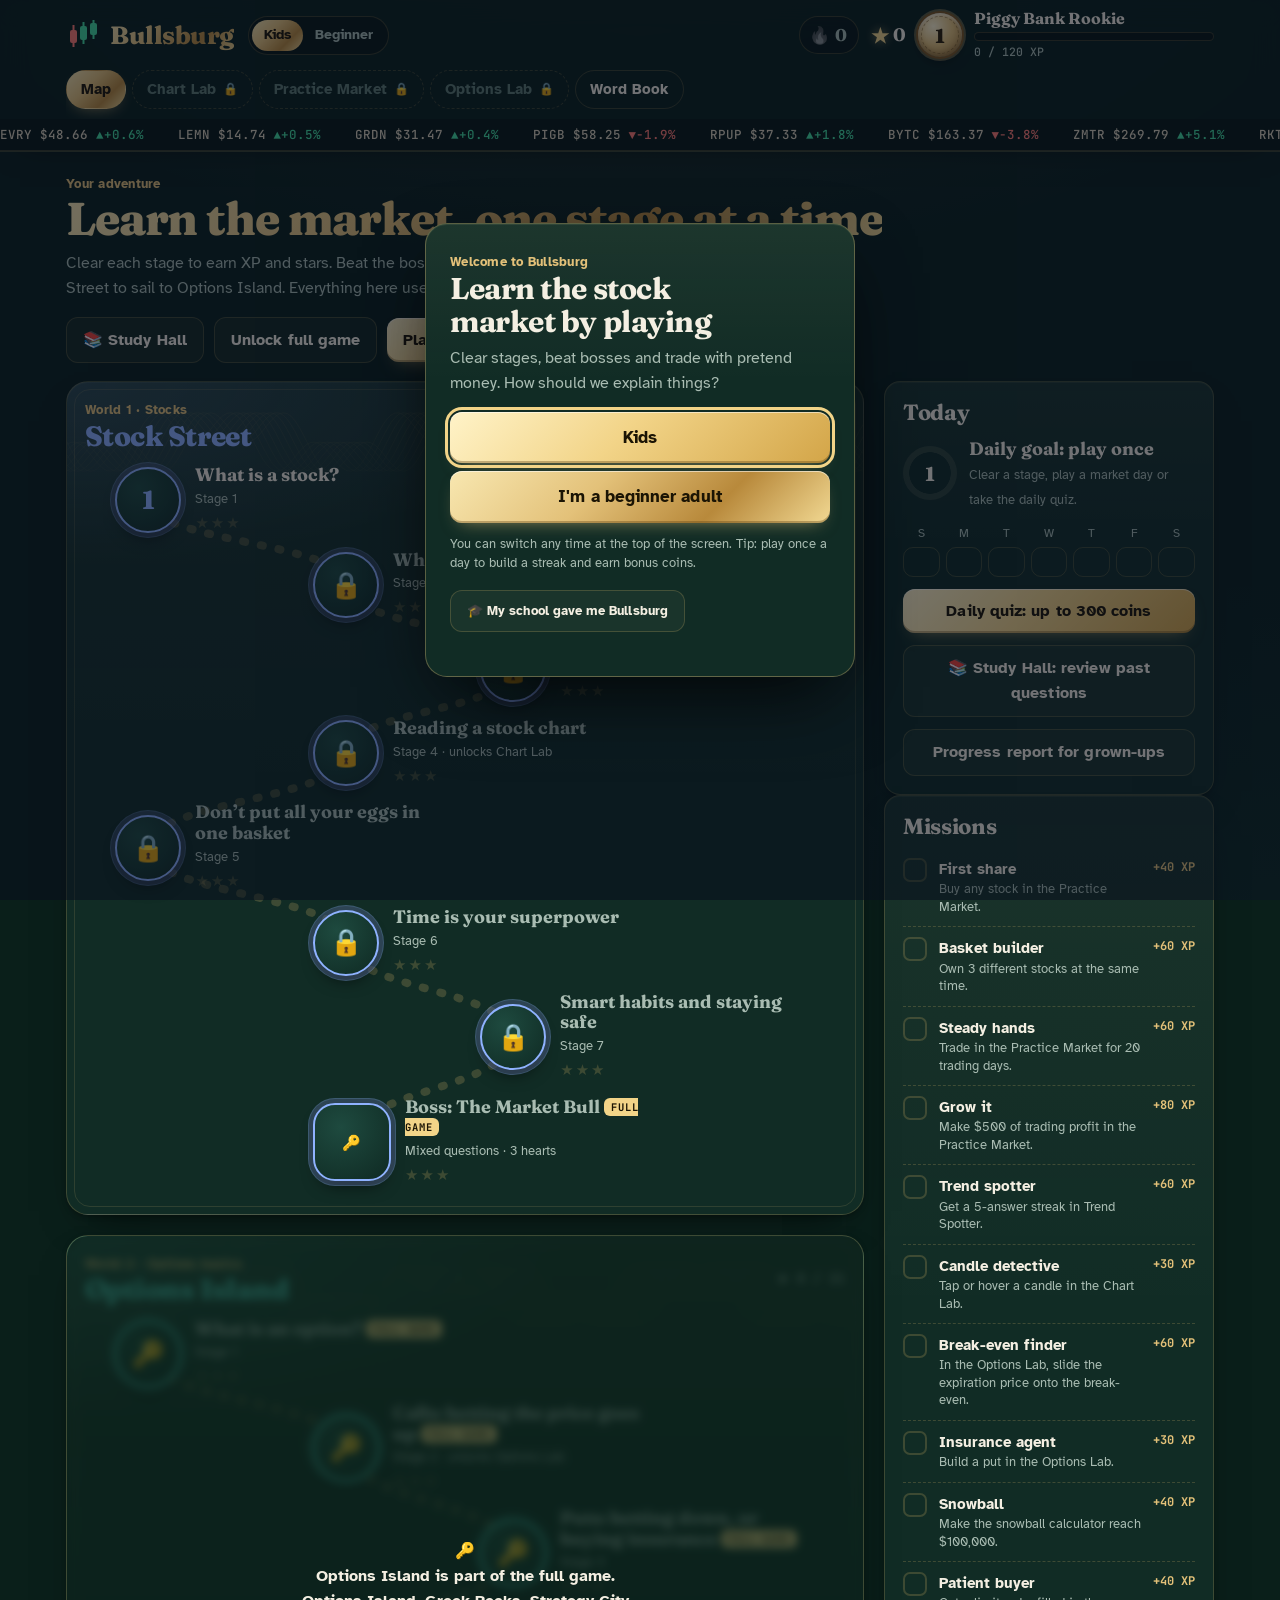
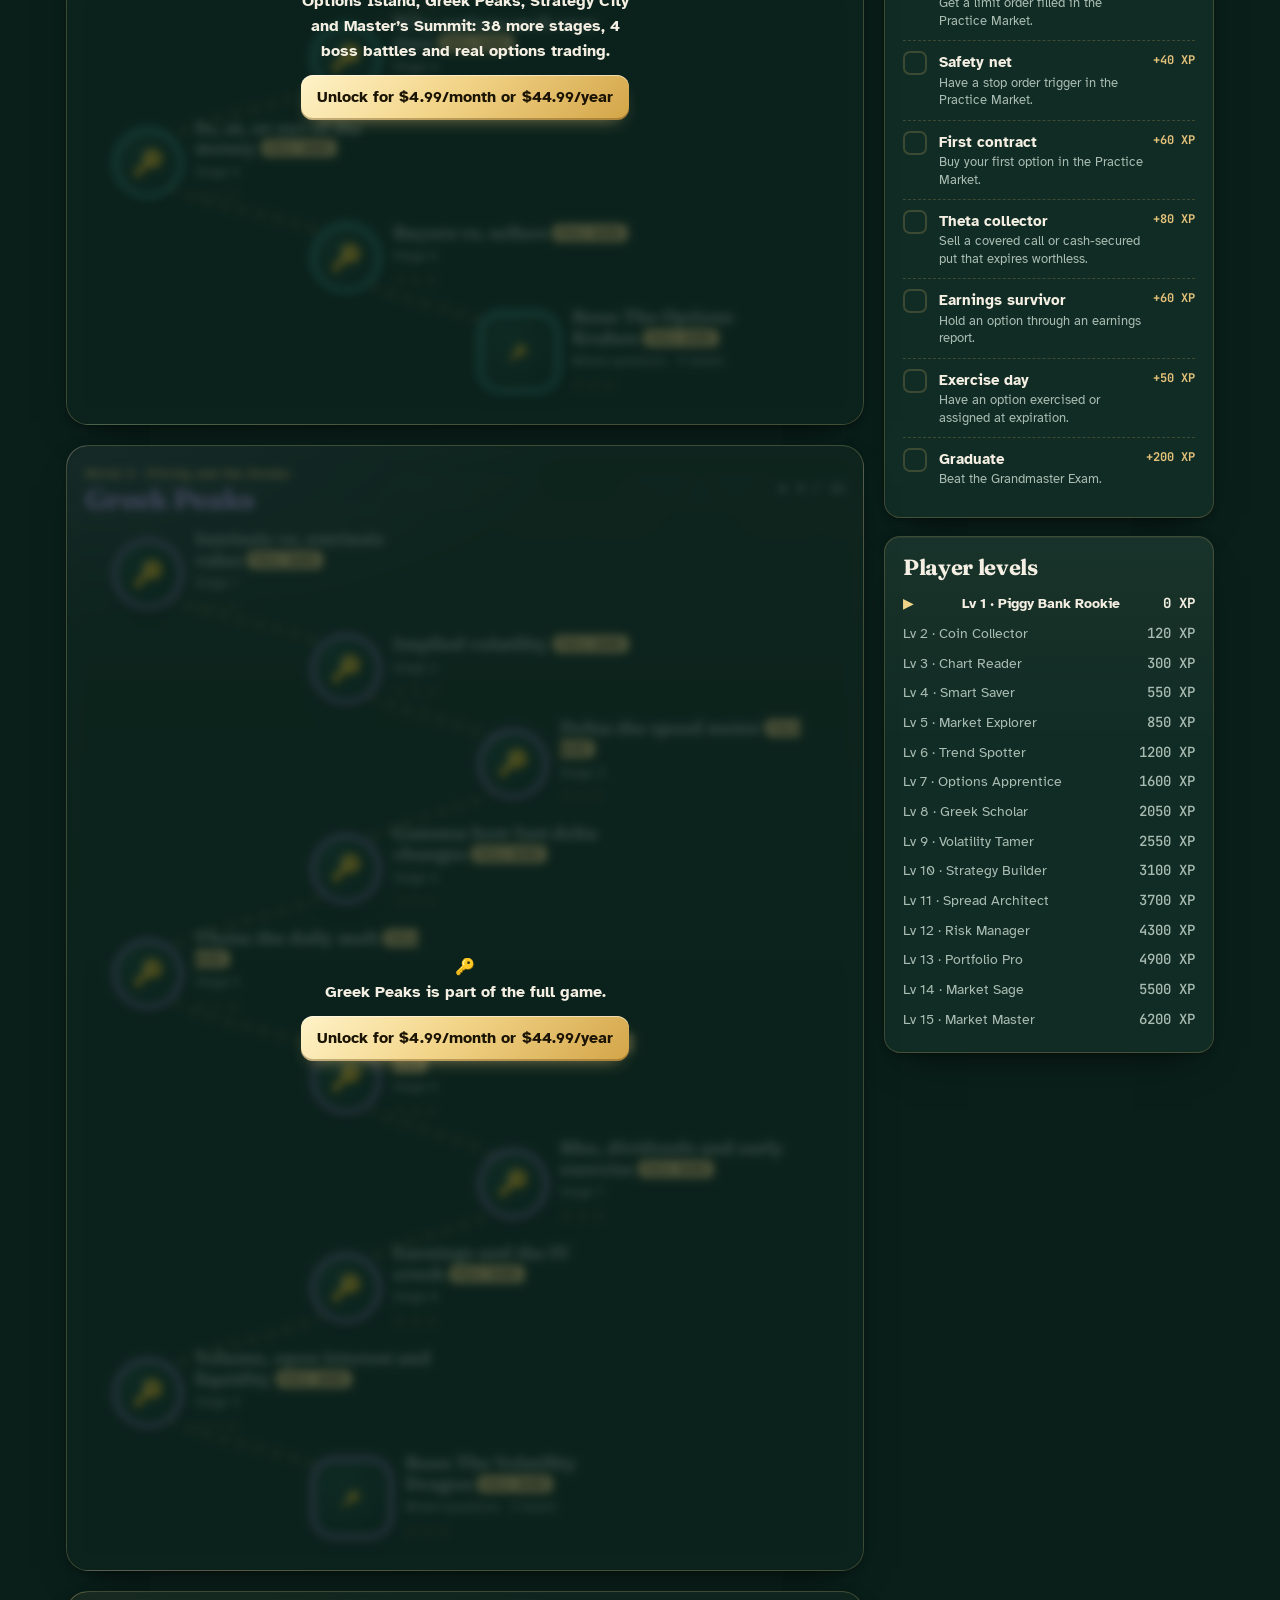
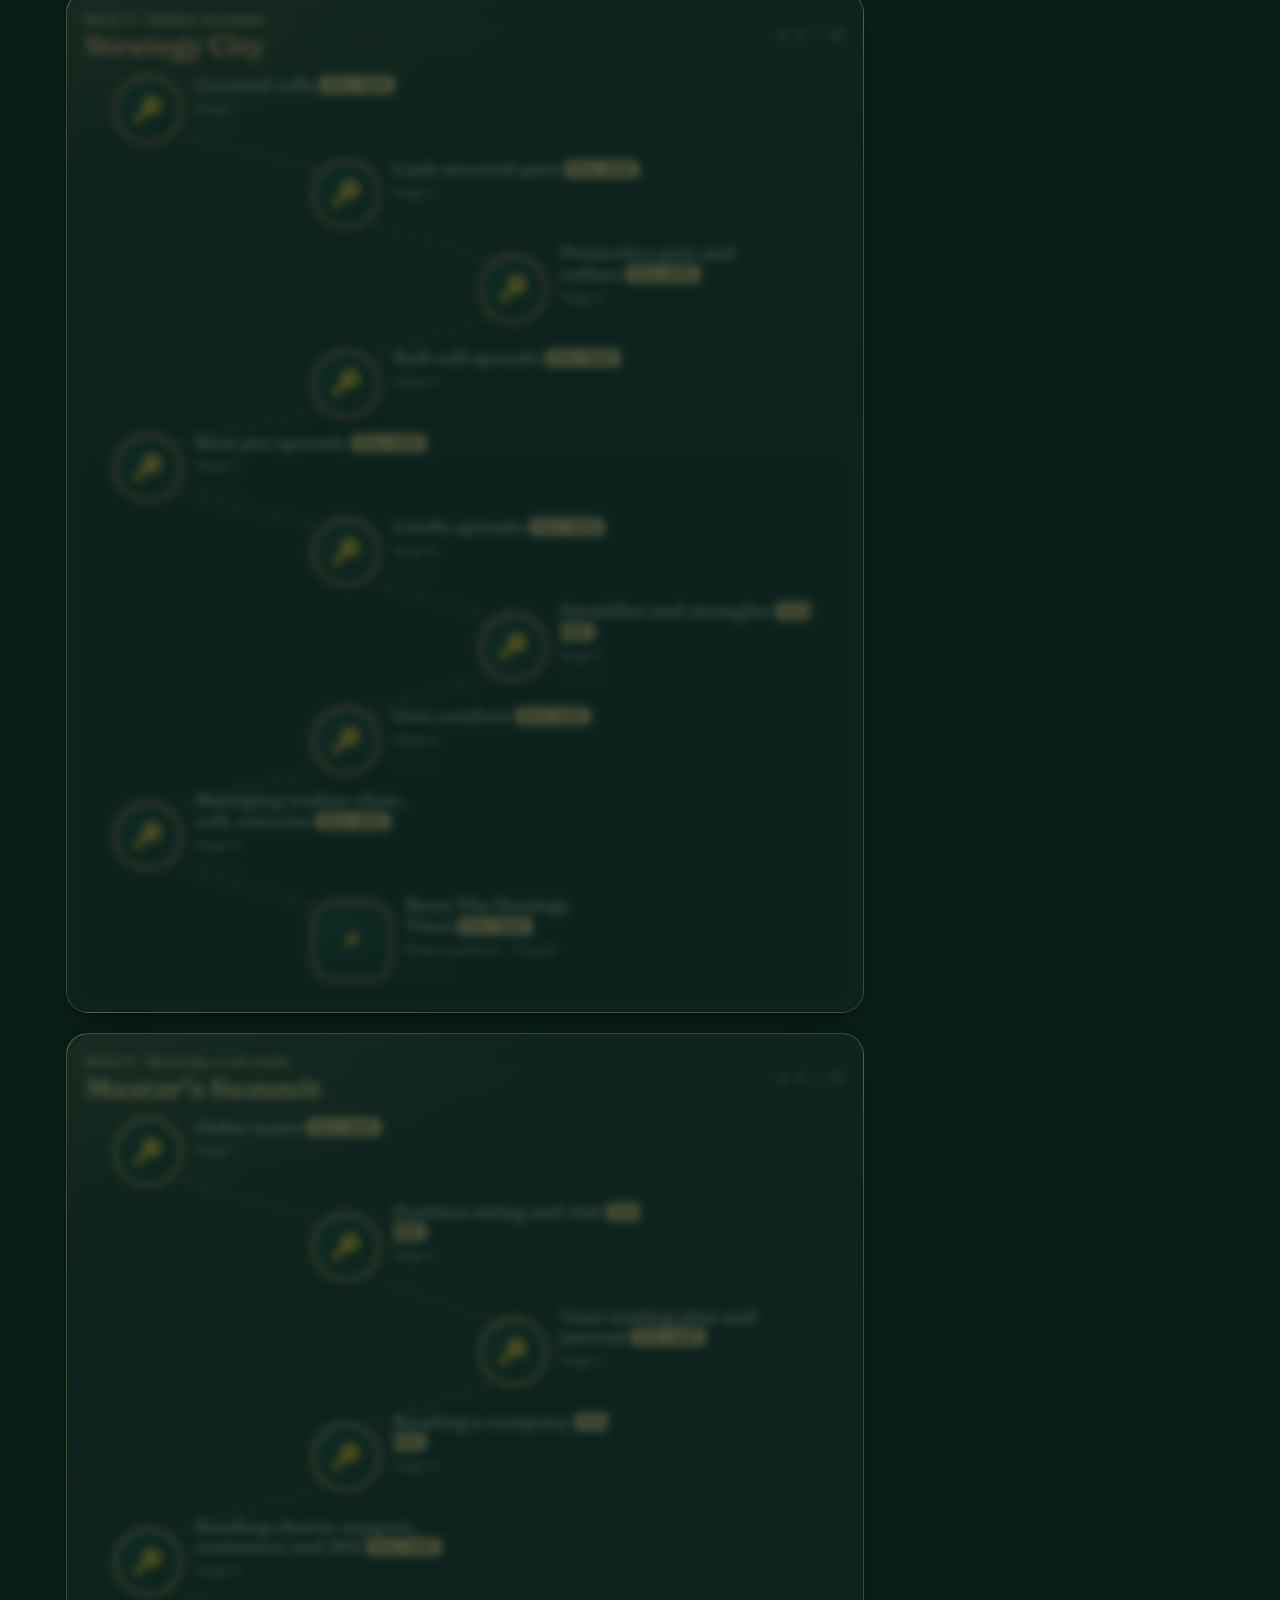
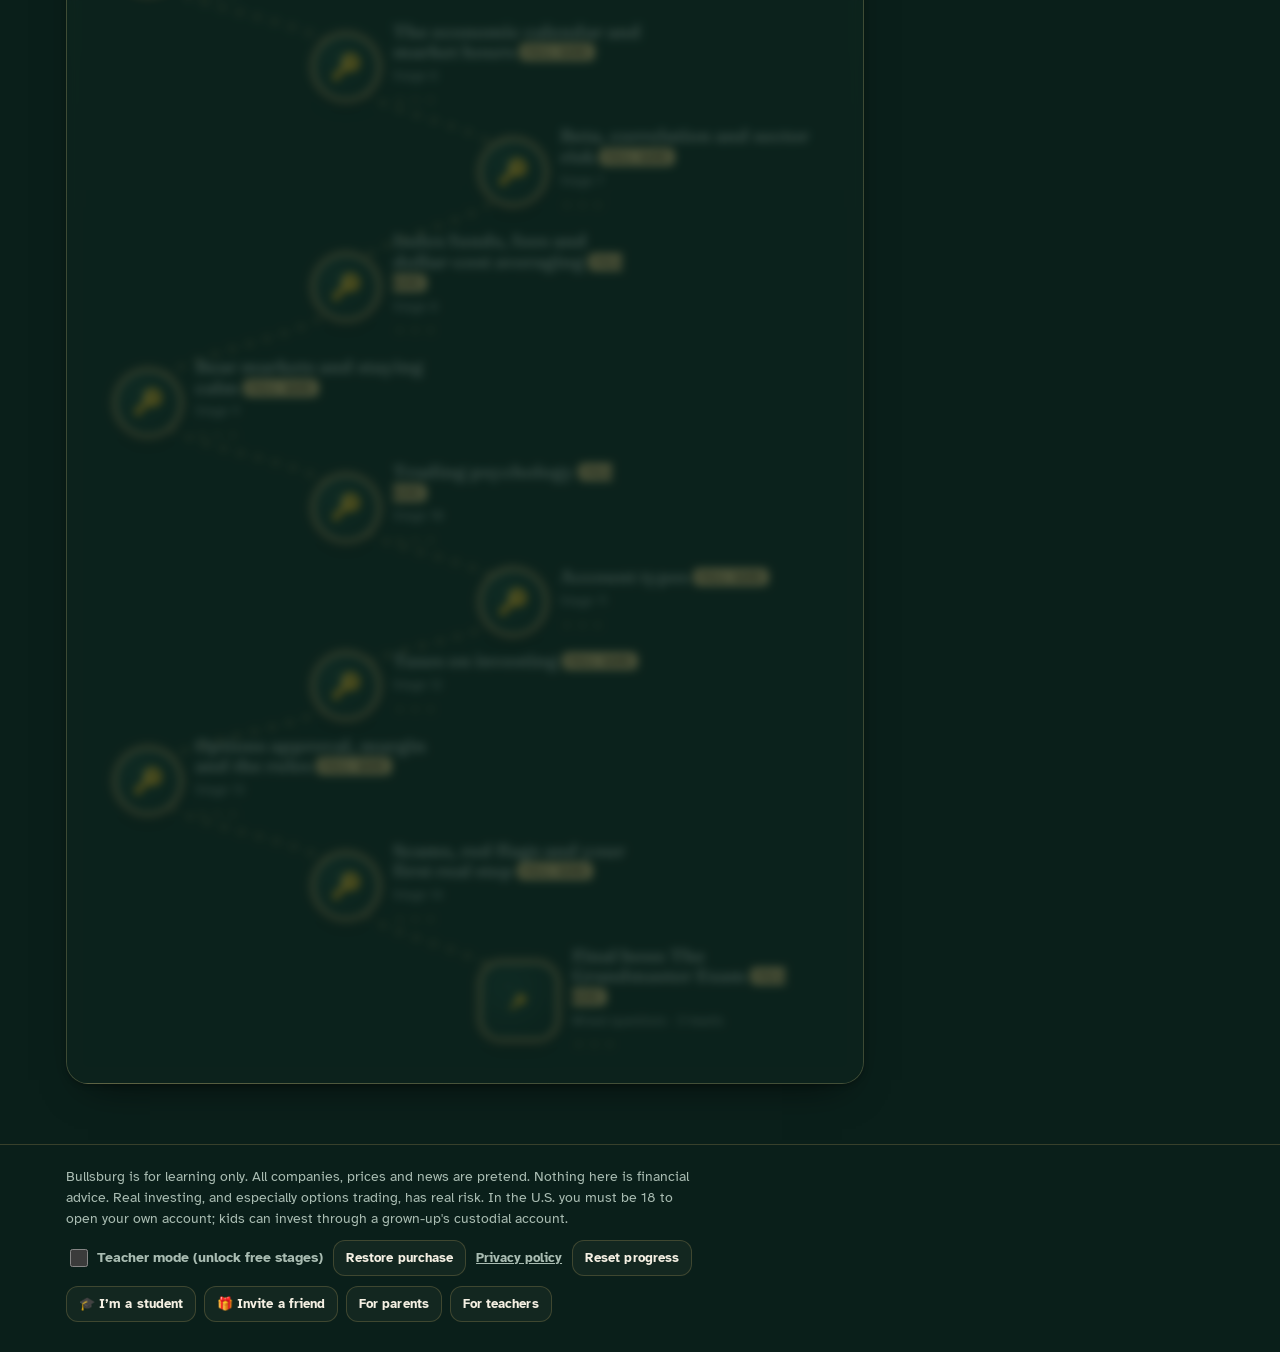
==== website-update-1.4/index.html @ d1a77054 "Add files via upload" ====
<!doctype html><html lang="en"><head><meta charset="utf-8">
<meta name="viewport" content="width=device-width,initial-scale=1,viewport-fit=cover">
<title>Bullsburg</title><meta name="description" content="Learn stocks and options with a game: levels, boss battles and pretend money.">
<meta http-equiv="Content-Security-Policy" content="default-src 'self'; script-src 'self' 'unsafe-inline'; style-src 'self' 'unsafe-inline'; img-src 'self' data: blob:; font-src 'self'; connect-src 'self' https://nvjlgiohvctocgbpegvi.supabase.co; media-src 'self' blob:; object-src 'none'; base-uri 'none'; form-action 'none'">
<meta name="referrer" content="no-referrer"><meta name="theme-color" content="#0A1F1A"><link rel="stylesheet" href="fonts.css"><link rel="manifest" href="manifest.json"><link rel="apple-touch-icon" href="icon-192.png">
<style>:root{color-scheme:light;padding-top:env(safe-area-inset-top,0px);padding-bottom:env(safe-area-inset-bottom,0px)}body{margin:0;font:14px system-ui,sans-serif;-webkit-text-size-adjust:100%}img{max-width:100%}[hidden]{display:none!important}</style>
<script>window.TT_BUILD='web';window.TT_STORE_LINKS={};window.TT_ADS={};window.TT_SB={"url": "https://nvjlgiohvctocgbpegvi.supabase.co", "key": "sb_publishable_uY-81hCWhNXbnreZKwT7Tg_USO1Wljj"};window.TT_SITE="";</script></head><body>


<style>
/* Layout: a game map of stages (two worlds), with sticky HUD + tab rail; each lab is a workbench of instrument + readout. */
:root, :root[data-theme="dark"], :root[data-theme="light"] {
  --bg: #0A1F1A; --surface: #112C25; --surface2: #163A31; --ink: #F4EFE2; --muted: #A9BCB2; --line: rgba(217,180,106,.22); --grid: rgba(217,180,106,.10);
  --accent: #E3C179; --accent-ink: #1B1404; --accent-soft: rgba(227,193,121,.14);
  --isle: #4FD6C4; --isle-soft: rgba(79,214,196,.14);
  --sun: #F2D488; --sun-ink: #1B1404; --ma: #E3C179;
  --up: #43DB9B; --down: #FF7A70; --up-soft: rgba(67,219,155,.15); --down-soft: rgba(255,122,112,.15);
  --lock: #5E7A70;
  --w1: #8FB2FF; --w3: #C3A6FF; --w3-soft: rgba(195,166,255,.14); --w4: #F4AE78; --w4-soft: rgba(244,174,120,.14); --w5: #F2D488; --w5-soft: rgba(242,212,136,.15);
  --gold: linear-gradient(135deg, #F8E7B0 0%, #E3C179 38%, #B8893B 70%, #F1D892 100%);
  --shadow: 0 1px 0 rgba(255,236,190,.06) inset, 0 18px 40px -22px rgba(0,0,0,.75), 0 2px 6px -2px rgba(0,0,0,.4);
  --f-display: "Fraunces", Georgia, "Times New Roman", serif;
  --f-body: "Atkinson Hyperlegible", "Segoe UI", system-ui, sans-serif;
  --f-mono: "JetBrains Mono", ui-monospace, "Cascadia Mono", Menlo, monospace;
  --r: 16px; color-scheme: dark;
}

* { box-sizing: border-box; }
body { background: var(--bg); color: var(--ink); font-family: var(--f-body); font-size: 16px; line-height: 1.55; }
body::before { content: ""; position: fixed; inset: 0 0 auto; height: env(safe-area-inset-top, 0px); z-index: 30; background: var(--surface); }
.wrap { max-width: 1180px; margin: 0 auto; padding-left: max(16px, env(safe-area-inset-left, 0px)); padding-right: max(16px, env(safe-area-inset-right, 0px)); }
h1, h2, h3, h4 { font-family: var(--f-display); line-height: 1.1; margin: 0; text-wrap: balance; letter-spacing: -.01em; }
p { margin: 0; }
button { font: inherit; color: inherit; cursor: pointer; }
button:focus-visible, input:focus-visible, a:focus-visible { outline: 3px solid var(--accent); outline-offset: 2px; }
.mono { font-family: var(--f-mono); font-variant-numeric: tabular-nums; }
.muted { color: var(--muted); }
.eyebrow { font-family: var(--f-mono); font-size: 11.5px; letter-spacing: .12em; text-transform: uppercase; color: var(--muted); font-weight: 700; }

/* HUD */
.hud { position: sticky; top: env(safe-area-inset-top, 0px); z-index: 20; background: var(--surface); border-bottom: 1px solid var(--line); }
.hud-row { display: flex; align-items: center; gap: 14px; padding-block: 10px; flex-wrap: wrap; }
.logo { display: flex; align-items: center; gap: 10px; text-decoration: none; color: var(--ink); }
.logo svg { flex: none; }
.logo b { font-family: var(--f-display); font-size: 25px; font-weight: 800; letter-spacing: -.02em; }
.player { display: flex; align-items: center; gap: 12px; margin-left: auto; min-width: 0; }
.lvl-badge { width: 44px; height: 44px; border-radius: 50%; display: grid; place-items: center; background: var(--sun); color: var(--sun-ink); font-family: var(--f-display); font-weight: 800; font-size: 20px; box-shadow: inset 0 -3px 0 rgba(0,0,0,.15); flex: none; }
.xpbox { min-width: 0; width: clamp(140px, 22vw, 240px); }
.xpbox .rank { font-family: var(--f-display); font-weight: 700; font-size: 16px; line-height: 1.1; white-space: nowrap; overflow: hidden; text-overflow: ellipsis; }
.xpbar { height: 10px; border-radius: 99px; background: var(--surface2); border: 1px solid var(--line); overflow: hidden; margin-top: 4px; }
.xpbar i { display: block; height: 100%; width: 0; background: linear-gradient(90deg, var(--sun), var(--ma)); border-radius: 99px; transition: width .6s cubic-bezier(.2,.8,.2,1); }
.xpnum { font-size: 11.5px; color: var(--muted); margin-top: 2px; }
.starcount { font-family: var(--f-display); font-weight: 800; font-size: 18px; display: flex; align-items: center; gap: 4px; color: var(--ink); }
.starcount span { color: var(--sun); font-size: 20px; }
.modes { display: inline-flex; border: 1px solid var(--line); border-radius: 99px; padding: 3px; background: var(--surface2); }
.modes button { border: 0; background: transparent; padding: 5px 12px; border-radius: 99px; font-size: 13.5px; font-weight: 700; color: var(--muted); }
.modes button[aria-pressed="true"] { background: var(--ink); color: var(--surface); }
.tabs { display: flex; gap: 6px; overflow-x: auto; padding-bottom: 10px; scrollbar-width: none; }
.tabs::-webkit-scrollbar { display: none; }
.tab { flex: none; border: 1px solid var(--line); background: var(--surface); padding: 7px 14px; border-radius: 99px; font-weight: 700; font-size: 14.5px; display: inline-flex; align-items: center; gap: 7px; color: var(--ink); }
.tab[aria-selected="true"] { background: var(--accent); border-color: var(--accent); color: var(--accent-ink); }
.tab.locked { color: var(--muted); border-style: dashed; }
.tab .lk { font-size: 12px; }

/* ticker tape */
.tape { overflow: hidden; border-bottom: 1px solid var(--line); background: var(--surface2); white-space: nowrap; }
.tape-in { display: inline-flex; gap: 34px; padding: 6px 0; animation: tape 48s linear infinite; font-family: var(--f-mono); font-size: 12.5px; }
.tape-in .u { color: var(--up); } .tape-in .d { color: var(--down); }
@keyframes tape { from { transform: translateX(0); } to { transform: translateX(-50%); } }

main { padding-block: 22px 40px; }
.view[hidden] { display: none !important; }
.card { background: var(--surface); border: 1px solid var(--line); border-radius: var(--r); box-shadow: var(--shadow); padding: 18px; min-width: 0; }
.btn { border: 0; border-radius: 12px; padding: 10px 16px; font-weight: 700; background: var(--accent); color: var(--accent-ink); box-shadow: inset 0 -3px 0 rgba(0,0,0,.18); }
.btn:active { transform: translateY(1px); box-shadow: inset 0 -1px 0 rgba(0,0,0,.18); }
.btn.ghost { background: var(--surface2); color: var(--ink); border: 1px solid var(--line); box-shadow: none; }
.btn.sun { background: var(--sun); color: var(--sun-ink); }
.btn.up { background: var(--up); color: #fff; } .btn.down { background: var(--down); color: #fff; }
.btn:disabled { opacity: .5; cursor: not-allowed; }
.seg { display: inline-flex; border: 1px solid var(--line); border-radius: 11px; padding: 3px; background: var(--surface2); gap: 2px; flex-wrap: wrap; }
.seg button { border: 0; background: transparent; padding: 6px 12px; border-radius: 8px; font-weight: 700; font-size: 14px; color: var(--muted); }
.seg button[aria-pressed="true"] { background: var(--surface); color: var(--ink); box-shadow: 0 1px 3px rgba(0,0,0,.12); }
.row { display: flex; gap: 10px; align-items: center; flex-wrap: wrap; }
canvas { display: block; width: 100%; touch-action: pan-y; }

/* MAP */
.map-head { display: flex; justify-content: space-between; align-items: end; gap: 16px; flex-wrap: wrap; margin-bottom: 18px; }
.map-head h1 { font-size: clamp(30px, 5vw, 46px); font-weight: 800; }
.map-head p { max-width: 54ch; color: var(--muted); margin-top: 6px; }
.map-grid { display: grid; grid-template-columns: minmax(0, 1fr) 330px; gap: 20px; align-items: start; }
@media (max-width: 900px) { .map-grid { grid-template-columns: 1fr; } }
.world { border-radius: 20px; padding: 18px 18px 26px; margin-bottom: 20px; position: relative; overflow: hidden; border: 1px solid var(--line); background: var(--surface); box-shadow: var(--shadow); }
.world.w1 { background: linear-gradient(180deg, var(--accent-soft), transparent 60%), var(--surface); }
.world.w2 { background: linear-gradient(180deg, var(--isle-soft), transparent 60%), var(--surface); }
.world-top { display: flex; justify-content: space-between; align-items: center; gap: 12px; flex-wrap: wrap; position: relative; z-index: 2; }
.world-top h2 { font-size: 28px; font-weight: 800; }
.world.w2 .world-top h2 { color: var(--isle); }
.world.w1 .world-top h2 { color: var(--accent); }
.world-lock { position: absolute; inset: 0; z-index: 5; display: grid; place-items: center; background: color-mix(in srgb, var(--surface) 72%, transparent); backdrop-filter: blur(2px); text-align: center; padding: 20px; }
.world-lock div { max-width: 34ch; font-weight: 700; }
.path { position: relative; margin-top: 10px; }
.path svg.trail { position: absolute; inset: 0; width: 100%; height: 100%; pointer-events: none; z-index: 0; overflow: visible; }
.node { position: relative; z-index: 1; display: flex; align-items: center; gap: 14px; width: min(330px, calc(100% - var(--x))); margin-left: var(--x); margin-top: 14px; border: 0; background: none; text-align: left; padding: 0; }
.node .disc { flex: none; width: 66px; height: 66px; border-radius: 50%; display: grid; place-items: center; font-family: var(--f-display); font-weight: 800; font-size: 26px; background: var(--surface); border: 4px solid var(--accent); color: var(--accent); box-shadow: 0 5px 0 color-mix(in srgb, var(--accent) 55%, #000 20%); transition: transform .15s; }
.w2 .node .disc { border-color: var(--isle); color: var(--isle); box-shadow: 0 5px 0 color-mix(in srgb, var(--isle) 55%, #000 20%); }
.node.done .disc { background: var(--accent); color: var(--accent-ink); }
.w2 .node.done .disc { background: var(--isle); color: var(--accent-ink); }
.world.w3 { background: linear-gradient(180deg, var(--w3-soft), transparent 60%), var(--surface); }
.world.w3 .world-top h2 { color: var(--w3); }
.w3 .node .disc { border-color: var(--w3); color: var(--w3); box-shadow: 0 5px 0 color-mix(in srgb, var(--w3) 55%, #000 20%); }
.w3 .node.done .disc { background: var(--w3); color: var(--accent-ink); }
.world.w4 { background: linear-gradient(180deg, var(--w4-soft), transparent 60%), var(--surface); }
.world.w4 .world-top h2 { color: var(--w4); }
.w4 .node .disc { border-color: var(--w4); color: var(--w4); box-shadow: 0 5px 0 color-mix(in srgb, var(--w4) 55%, #000 20%); }
.w4 .node.done .disc { background: var(--w4); color: var(--accent-ink); }
.world.w5 { background: linear-gradient(180deg, var(--w5-soft), transparent 60%), var(--surface); }
.world.w5 .world-top h2 { color: var(--w5); }
.w5 .node .disc { border-color: var(--w5); color: var(--w5); box-shadow: 0 5px 0 color-mix(in srgb, var(--w5) 55%, #000 20%); }
.w5 .node.done .disc { background: var(--w5); color: var(--accent-ink); }
.node.next .disc { animation: bob 1.6s ease-in-out infinite; }
.node.locked .disc { border-color: var(--lock); color: var(--lock); box-shadow: 0 5px 0 var(--line); background: var(--surface2); }
.node.boss .disc { width: 78px; height: 78px; border-radius: 22px; font-size: 15px; letter-spacing: .04em; }
.node:hover:not(.locked) .disc { transform: translateY(-2px); }
.node .lbl b { display: block; font-family: var(--f-display); font-size: 18px; line-height: 1.15; }
.node .lbl small { color: var(--muted); font-size: 13px; }
.node.locked .lbl { color: var(--muted); }
.stars { color: var(--sun); letter-spacing: 2px; font-size: 15px; }
.stars .off { color: var(--line); }
@keyframes bob { 0%,100% { transform: translateY(0); } 50% { transform: translateY(-5px); } }
.side h3 { font-size: 22px; margin-bottom: 10px; }
.mission { display: grid; grid-template-columns: 26px 1fr auto; gap: 10px; align-items: start; padding: 10px 0; border-top: 1px dashed var(--line); }
.mission:first-of-type { border-top: 0; }
.mission .ck { width: 24px; height: 24px; border-radius: 7px; border: 2px solid var(--line); display: grid; place-items: center; font-weight: 800; font-size: 14px; }
.mission.got .ck { background: var(--up); border-color: var(--up); color: #fff; }
.mission b { display: block; font-size: 15px; } .mission small { color: var(--muted); font-size: 13px; display: block; line-height: 1.35; }
.mission .xp { font-family: var(--f-mono); font-size: 12px; font-weight: 700; color: var(--ma); white-space: nowrap; }
.ranks { margin-top: 18px; }
.rankrow { display: flex; justify-content: space-between; gap: 8px; font-size: 14px; padding: 4px 0; color: var(--muted); }
.rankrow.me { color: var(--ink); font-weight: 700; }
.rankrow.me::before { content: "▶"; color: var(--sun); margin-right: 6px; }

/* STAGE */
.stage { max-width: 860px; margin: 0 auto; }
.stage-top { display: flex; align-items: center; gap: 12px; flex-wrap: wrap; margin-bottom: 14px; }
.stage h2 { font-size: clamp(28px, 4.4vw, 40px); font-weight: 800; margin-top: 4px; }
.lesson-text { font-size: 18px; line-height: 1.65; max-width: 66ch; margin-top: 14px; display: grid; gap: 12px; }
.lesson-text strong { background: linear-gradient(transparent 60%, color-mix(in srgb, var(--sun) 55%, transparent) 60%); }
.terms { display: flex; flex-wrap: wrap; gap: 8px; margin-top: 16px; }
.terms span { font-size: 13px; font-weight: 700; padding: 4px 10px; border-radius: 99px; background: var(--surface2); border: 1px solid var(--line); }
.widget { margin-top: 20px; background: var(--surface2); border: 1px solid var(--line); border-radius: var(--r); padding: 16px; }
.widget h4 { font-size: 19px; margin-bottom: 8px; }
.quiz { margin-top: 22px; }
.qhead { display: flex; justify-content: space-between; align-items: center; gap: 10px; flex-wrap: wrap; }
.hearts { font-size: 22px; color: var(--down); letter-spacing: 3px; }
.hearts .gone { color: var(--line); }
.qcard { margin-top: 12px; }
.qcard .q { font-family: var(--f-display); font-size: 23px; font-weight: 700; line-height: 1.25; }
.opts { display: grid; gap: 10px; margin-top: 14px; }
.opt { text-align: left; border: 2px solid var(--line); background: var(--surface); border-radius: 13px; padding: 12px 14px; font-size: 16.5px; font-weight: 700; box-shadow: 0 3px 0 var(--line); display: flex; gap: 12px; align-items: center; }
.opt .k { flex: none; width: 28px; height: 28px; border-radius: 8px; display: grid; place-items: center; background: var(--surface2); border: 1px solid var(--line); font-family: var(--f-mono); font-size: 13px; }
.opt:hover:not(:disabled) { border-color: var(--accent); }
.opt.right { border-color: var(--up); background: var(--up-soft); box-shadow: 0 3px 0 var(--up); }
.opt.wrong { border-color: var(--down); background: var(--down-soft); box-shadow: 0 3px 0 var(--down); }
.opt:disabled { cursor: default; }
.why { margin-top: 12px; padding: 12px 14px; border-radius: 12px; font-size: 15.5px; }
.why.ok { background: var(--up-soft); } .why.no { background: var(--down-soft); }
.why b { display: block; font-family: var(--f-display); font-size: 18px; }
.sh-bar { display: flex; gap: 12px; align-items: center; justify-content: space-between; flex-wrap: wrap; margin: 16px 0 6px; }
.sh-bar .modes button { padding: 7px 14px; }
.sh-stage { background: var(--surface); border: 1px solid var(--line); border-radius: var(--r); margin-top: 12px; padding: 0 16px; box-shadow: var(--shadow); }
.sh-stage summary { list-style: none; cursor: pointer; display: flex; justify-content: space-between; align-items: center; gap: 12px; padding: 14px 0; }
.sh-stage summary::-webkit-details-marker { display: none; }
.sh-stage summary b { display: block; font-family: var(--f-display); font-size: 19px; margin-top: 2px; }
.sh-stage summary::after { content: '▾'; color: var(--muted); transition: transform .2s; }
.sh-stage[open] summary::after { transform: rotate(180deg); }
.sh-count { font-size: 13px; color: var(--muted); white-space: nowrap; margin-left: auto; } .sh-count em { color: var(--sun); font-style: normal; font-weight: 700; }
.sh-list { display: grid; gap: 10px; padding-bottom: 6px; }
.sh-q { border: 1px solid var(--line); border-radius: 12px; padding: 12px 14px; background: var(--surface2); }
.sh-q.miss { border-color: var(--sun); }
.sh-q .q { font-weight: 700; font-size: 16px; line-height: 1.35; }
.sh-q .a { margin-top: 8px; display: flex; gap: 8px; color: var(--up); font-weight: 700; } .sh-q .a span { flex: none; }
.sh-q .w { margin-top: 6px; font-size: 14.5px; color: var(--muted); }
.sh-q .tag { display: inline-block; margin-top: 8px; font-size: 12px; font-weight: 700; padding: 3px 9px; border-radius: 99px; background: var(--down-soft); }
.sh-stage:last-child { margin-bottom: 8px; }
.qprog { height: 8px; background: var(--surface2); border-radius: 99px; border: 1px solid var(--line); overflow: hidden; margin-top: 10px; }
.qprog i { display: block; height: 100%; background: var(--accent); transition: width .35s; }
.win { text-align: center; padding: 26px 16px; }
.win .big { font-size: 54px; color: var(--sun); letter-spacing: 6px; line-height: 1; }
.win h3 { font-size: 32px; margin-top: 10px; }
.win p { color: var(--muted); margin-top: 6px; }
.win .row { justify-content: center; margin-top: 18px; }

/* LABS */
.lab-head { display: flex; justify-content: space-between; gap: 16px; align-items: end; flex-wrap: wrap; margin-bottom: 16px; }
.lab-head h1 { font-size: clamp(28px, 4.4vw, 40px); font-weight: 800; }
.lab-head p { color: var(--muted); max-width: 60ch; margin-top: 4px; }
.lab-grid { display: grid; grid-template-columns: minmax(0, 1fr) 310px; gap: 18px; align-items: start; }
@media (max-width: 920px) { .lab-grid { grid-template-columns: 1fr; } }
.toolbar { display: flex; gap: 10px; flex-wrap: wrap; align-items: center; margin-bottom: 12px; }
.readout { margin-top: 10px; padding: 10px 12px; border-radius: 11px; background: var(--surface2); font-size: 14.5px; min-height: 48px; }
.readout .mono { font-size: 13px; }
.chk { display: inline-flex; align-items: center; gap: 6px; font-weight: 700; font-size: 14px; }
.chk input { width: 18px; height: 18px; accent-color: var(--accent); }
.anat svg { width: 100%; height: auto; max-width: 280px; display: block; margin: 0 auto; }
.anat ul { margin: 10px 0 0; padding-left: 18px; font-size: 14.5px; display: grid; gap: 4px; }
.game-card { margin-top: 18px; }
.game-row { display: grid; grid-template-columns: minmax(0, 1fr) 260px; gap: 16px; align-items: center; }
@media (max-width: 760px) { .game-row { grid-template-columns: 1fr; } }
.choices { display: grid; gap: 8px; }
.choices .btn { width: 100%; font-size: 16px; padding: 12px; }
.scorebar { display: flex; gap: 16px; font-family: var(--f-display); font-weight: 800; font-size: 18px; margin-bottom: 8px; }
.scorebar span { color: var(--muted); font-weight: 600; font-size: 14px; display: block; font-family: var(--f-body); }
.fb { margin-top: 10px; font-weight: 700; min-height: 24px; }
.fb.ok { color: var(--up); } .fb.no { color: var(--down); }

/* market */
.mkt-bar { display: flex; gap: 12px; align-items: center; flex-wrap: wrap; margin-bottom: 14px; }
.daychip { font-family: var(--f-display); font-weight: 800; font-size: 22px; padding: 4px 14px; border-radius: 12px; background: var(--surface); border: 1px solid var(--line); }
.mkt-grid { display: grid; grid-template-columns: 290px minmax(0, 1fr); gap: 18px; align-items: start; }
@media (max-width: 900px) { .mkt-grid { grid-template-columns: 1fr; } }
.stocklist { display: grid; gap: 8px; }
.stk { display: grid; grid-template-columns: 44px 1fr 74px; gap: 10px; align-items: center; text-align: left; border: 2px solid var(--line); background: var(--surface); border-radius: 13px; padding: 9px 10px; }
.stk[aria-pressed="true"] { border-color: var(--accent); box-shadow: 0 0 0 3px var(--accent-soft); }
.stk .tk { width: 44px; height: 44px; border-radius: 11px; display: grid; place-items: center; font-family: var(--f-display); font-weight: 800; font-size: 18px; color: #fff; }
.stk b { font-size: 14.5px; display: block; line-height: 1.2; }
.stk small { font-family: var(--f-mono); font-size: 12px; }
.stk canvas { height: 30px; }
.u { color: var(--up); } .d { color: var(--down); }
.trade { display: grid; grid-template-columns: repeat(auto-fit, minmax(150px, 1fr)); gap: 10px; align-items: end; margin-top: 12px; }
.field label { display: block; font-size: 12.5px; font-weight: 700; color: var(--muted); margin-bottom: 4px; }
.field input[type=number], .field input[type=search], .field input[type=text] { width: 100%; padding: 9px 11px; border-radius: 10px; border: 1px solid var(--line); background: var(--surface); color: var(--ink); font: 600 16px var(--f-mono); }
.status { margin-top: 10px; font-weight: 700; min-height: 22px; }
.stats { display: grid; grid-template-columns: repeat(auto-fit, minmax(130px, 1fr)); gap: 10px; }
.stat { background: var(--surface2); border-radius: 12px; padding: 10px 12px; border: 1px solid var(--line); }
.stat span { display: block; font-size: 12px; font-weight: 700; color: var(--muted); text-transform: uppercase; letter-spacing: .06em; }
.stat b { font-family: var(--f-mono); font-size: 18px; font-variant-numeric: tabular-nums; }
.tbl-wrap { overflow-x: auto; margin-top: 12px; }
table { width: 100%; border-collapse: collapse; font-size: 14px; }
th, td { padding: 8px 8px; text-align: right; border-bottom: 1px solid var(--line); white-space: nowrap; }
th:first-child, td:first-child { text-align: left; }
th { font-size: 12px; color: var(--muted); text-transform: uppercase; letter-spacing: .05em; }
td { font-family: var(--f-mono); font-variant-numeric: tabular-nums; }
.news { list-style: none; margin: 0; padding: 0; display: grid; gap: 8px; }
.news li { font-size: 14px; padding: 8px 10px; border-radius: 10px; background: var(--surface2); border-left: 4px solid var(--line); }
.news li.u { border-left-color: var(--up); color: var(--ink); } .news li.d { border-left-color: var(--down); color: var(--ink); }
.news li small { font-family: var(--f-mono); color: var(--muted); margin-right: 6px; }

/* options lab */
.opt-grid { display: grid; grid-template-columns: 320px minmax(0, 1fr); gap: 18px; align-items: start; }
@media (max-width: 920px) { .opt-grid { grid-template-columns: 1fr; } }
.ctrl { display: grid; gap: 12px; }
.ctrl .two { display: grid; grid-template-columns: 1fr 1fr; gap: 10px; }
.slider label { display: flex; justify-content: space-between; font-size: 13px; font-weight: 700; color: var(--muted); }
.slider label b { font-family: var(--f-mono); color: var(--ink); }
input[type=range] { width: 100%; accent-color: var(--accent); }
.explain { margin-top: 12px; padding: 14px; border-radius: 12px; background: var(--surface2); font-size: 16px; line-height: 1.55; }
.explain .pl { font-family: var(--f-display); font-size: 24px; font-weight: 800; display: block; }
.legend { display: flex; gap: 14px; flex-wrap: wrap; font-size: 13px; color: var(--muted); margin-top: 8px; }
.legend i { display: inline-block; width: 18px; height: 3px; vertical-align: middle; margin-right: 5px; border-radius: 2px; }
.chips { display: flex; gap: 6px; flex-wrap: wrap; }
.chip { border: 1px solid var(--line); background: var(--surface); padding: 5px 11px; border-radius: 99px; font-size: 13px; font-weight: 700; }

/* words */
.words { display: grid; grid-template-columns: repeat(auto-fill, minmax(260px, 1fr)); gap: 12px; margin-top: 14px; }
.word { background: var(--surface); border: 1px solid var(--line); border-radius: 13px; padding: 14px; }
.word b { font-family: var(--f-display); font-size: 19px; display: block; }
.word .tag { font-family: var(--f-mono); font-size: 10.5px; letter-spacing: .1em; text-transform: uppercase; color: var(--muted); }
.word p { font-size: 14.5px; margin-top: 4px; }

/* locked lab screen */
.lockscreen { text-align: center; padding: 50px 16px; max-width: 520px; margin: 0 auto; }
.lockscreen .pad { font-size: 54px; line-height: 1; }
.lockscreen h2 { font-size: 30px; margin-top: 10px; }
.lockscreen p { color: var(--muted); margin-top: 8px; }

/* overlays */
.toast { position: fixed; left: 50%; bottom: calc(18px + env(safe-area-inset-bottom, 0px)); transform: translateX(-50%) translateY(140%); background: var(--ink); color: var(--surface); padding: 11px 18px; border-radius: 12px; font-weight: 700; z-index: 60; transition: transform .3s, visibility .3s; max-width: calc(100% - 32px); text-align: center; visibility: hidden; }
.toast.show { transform: translateX(-50%) translateY(0); visibility: visible; }
.xp-pop { position: fixed; z-index: 70; pointer-events: none; font-family: var(--f-display); font-weight: 800; font-size: 22px; color: var(--ma); text-shadow: 0 2px 0 var(--surface); animation: pop 1.1s ease-out forwards; }
@keyframes pop { 0% { opacity: 0; transform: translate(-50%, 0) scale(.7); } 15% { opacity: 1; transform: translate(-50%, -8px) scale(1.1); } 100% { opacity: 0; transform: translate(-50%, -60px) scale(1); } }
.levelup { position: fixed; inset: 0; z-index: 80; display: grid; place-items: center; background: rgba(8,14,28,.55); padding: 16px; }
.levelup[hidden] { display: none; }
.levelup .box { background: var(--surface); border-radius: 22px; padding: 28px 24px; text-align: center; max-width: 380px; width: 100%; box-shadow: 0 30px 60px -20px rgba(0,0,0,.5); position: relative; animation: zoom .4s cubic-bezier(.2,1.4,.4,1); }
.levelup .lv { width: 96px; height: 96px; margin: -70px auto 6px; border-radius: 50%; background: var(--sun); color: var(--sun-ink); display: grid; place-items: center; font-family: var(--f-display); font-weight: 800; font-size: 46px; border: 6px solid var(--surface); }
.levelup h2 { font-size: 34px; } .levelup p { color: var(--muted); margin: 6px 0 16px; }
@keyframes zoom { from { transform: scale(.6); opacity: 0; } to { transform: scale(1); opacity: 1; } }
.pw .box { text-align: left; max-width: 430px; max-height: calc(100dvh - 24px); overflow-y: auto; overscroll-behavior: contain; }
.pw .box h2 { font-size: 30px; }
.pw .price { font-family: var(--f-display); font-weight: 800; font-size: 40px; color: var(--ink); line-height: 1; }
.pw .price small { font-size: 15px; color: var(--muted); font-weight: 600; margin-left: 6px; }
.plans { display: grid; grid-template-columns: 1fr 1fr; gap: 10px; margin-top: 14px; }
.plan { text-align: left; border: 1.5px solid var(--line); background: var(--surface2); color: var(--ink); border-radius: 14px; padding: 12px 14px; display: flex; flex-direction: column; gap: 4px; }
.plan.on { border-color: var(--sun); box-shadow: 0 0 0 3px rgba(242,212,136,.18); }
.plan .pl-name { font-weight: 700; font-size: 14px; display: flex; gap: 6px; align-items: center; flex-wrap: wrap; }
.plan .pl-name i { font-style: normal; font-size: 11px; font-weight: 800; padding: 2px 7px; border-radius: 99px; background: var(--sun); color: var(--sun-ink); }
.plan .pl-price { font-family: var(--f-display); font-size: 26px; font-weight: 800; } .plan .pl-price small { font-size: 14px; color: var(--muted); font-weight: 600; }
.plan .pl-note { font-size: 12.5px; color: var(--muted); }
.sub-terms { font-size: 11.5px; line-height: 1.45; } .sub-terms a { color: inherit; text-decoration: underline; }
.pw ul { margin: 12px 0 16px; padding-left: 0; list-style: none; display: grid; gap: 7px; }
.pw li { display: flex; gap: 9px; align-items: start; font-size: 15.5px; }
.pw li::before { content: "\2713"; flex: none; width: 22px; height: 22px; border-radius: 6px; background: var(--up-soft); color: var(--up); display: grid; place-items: center; font-weight: 800; font-size: 13px; }
.pw .actions { display: grid; gap: 8px; }
.pw .actions .btn { width: 100%; padding: 13px; font-size: 16.5px; }
.pw .gateq { font-family: var(--f-display); font-size: 22px; font-weight: 700; margin: 10px 0; line-height: 1.25; }
.pw .err { color: var(--down); font-weight: 700; min-height: 22px; margin-top: 6px; }
.pw .fine { font-size: 12.5px; color: var(--muted); margin-top: 10px; }
.fullchip { font-family: var(--f-mono); font-size: 10.5px; font-weight: 700; letter-spacing: .08em; text-transform: uppercase; padding: 2px 7px; border-radius: 6px; background: var(--sun); color: var(--sun-ink); margin-left: 4px; vertical-align: 2px; }
#confetti { position: fixed; inset: 0; z-index: 75; pointer-events: none; width: 100%; height: 100%; }
footer { border-top: 1px solid var(--line); padding-block: 22px 30px; color: var(--muted); font-size: 13.5px; }
footer .row { justify-content: space-between; }
@media (prefers-reduced-motion: reduce) { .tape-in, .node.next .disc { animation: none; } .xp-pop { animation-duration: .01s; } .levelup .box { animation: none; } }
@media (max-width: 560px) { .xpbox { width: 120px; } .logo b { font-size: 21px; } .hud-row { gap: 10px; } .modes button { padding: 5px 9px; font-size: 12.5px; } .node .disc { width: 56px; height: 56px; font-size: 22px; } }
.daychip { display: inline-flex; flex-direction: column; line-height: 1.1; }
.daychip small { font-size: 11px; color: var(--muted); font-weight: 500; }
.facts { display: grid; grid-template-columns: repeat(auto-fill, minmax(150px, 1fr)); gap: 6px 14px; margin-top: 12px; font-size: 13px; }
.facts span { display: block; color: var(--muted); font-size: 11.5px; font-weight: 700; text-transform: uppercase; letter-spacing: .05em; }
.facts b { font-family: var(--f-mono); font-size: 13px; font-weight: 700; }
.exps { display: flex; gap: 6px; overflow-x: auto; padding-bottom: 4px; max-width: 100%; }
.exps .chip { display: inline-flex; flex-direction: column; align-items: center; line-height: 1.15; flex: none; }
.exps .chip small { font-family: var(--f-mono); font-size: 10.5px; color: var(--muted); font-weight: 500; }
.exps .chip.on { background: var(--accent); border-color: var(--accent); color: var(--accent-ink); }
.exps .chip.on small { color: var(--accent-ink); }
table.chain tbody tr { cursor: pointer; }
table.chain tbody tr:hover td { background: var(--accent-soft); }
table.chain tr.itm td { background: var(--up-soft); }
table.chain tr.sel td { background: var(--accent-soft); box-shadow: inset 0 2px 0 var(--accent), inset 0 -2px 0 var(--accent); }
.ticket { margin-top: 14px; border: 2px solid var(--accent); border-radius: 14px; padding: 14px; background: var(--surface2); }
.ticket h4 { font-size: 20px; }
.ticket .stats { grid-template-columns: repeat(auto-fill, minmax(118px, 1fr)); }
.ticket .stat b { font-size: 15px; }
.btn.mini { padding: 5px 10px; font-size: 13px; }
.subh { font-size: 17px; margin: 16px 0 0; }
td.empty { font-family: var(--f-body); color: var(--muted); text-align: left !important; white-space: normal; }
.orders { list-style: none; margin: 8px 0 0; padding: 0; display: grid; gap: 6px; font-size: 14px; }
.orders li { display: flex; justify-content: space-between; align-items: center; gap: 10px; padding: 8px 10px; border-radius: 10px; background: var(--surface2); }
.two-col { display: grid; grid-template-columns: 1fr 1fr; gap: 18px; }
@media (max-width: 760px) { .two-col { grid-template-columns: 1fr; } }
.lockmini { text-align: center; padding: 24px 10px; } .lockmini p { color: var(--muted); margin: 6px 0 12px; }

.xbar { margin-top: 12px; } .xb { display: flex; height: 18px; border-radius: 99px; overflow: hidden; background: var(--line); max-width: 520px; }
.xb span { display: block; height: 100%; transition: width .2s; } .xbar p { margin-top: 6px; font-size: 15px; }
.grad { text-align: left; } .grad h3 { text-align: center; } .grad ul { margin: 12px 0 0; padding-left: 20px; display: grid; gap: 6px; font-size: 15.5px; }
.cert { border: 3px double var(--w5); border-radius: 18px; padding: 22px 18px; text-align: center; background: var(--w5-soft); margin-bottom: 16px; }
.cert .eyebrow { color: var(--w5); } .cert h3 { font-size: 30px; margin-top: 6px; } .cert p { color: var(--muted); }
.coinbox { display: grid; gap: 10px; margin-top: 14px; }
.coin-row { display: flex; align-items: center; gap: 12px; border: 2px solid var(--line); border-radius: 16px; padding: 10px 12px; background: var(--surface); }
.coin-row .ci { font-size: 26px; line-height: 1; } .coin-row .ct { flex: 1; min-width: 0; } .coin-row .ct b { font-family: var(--f-display); font-size: 19px; display: block; } .coin-row .ct small { color: var(--muted); font-size: 13.5px; }
.coin-row.best { border-color: var(--sun); background: color-mix(in srgb, var(--sun) 12%, var(--surface)); } .coin-row .tagb { font-size: 11px; font-weight: 800; background: var(--sun); color: #2b1d00; border-radius: 99px; padding: 2px 8px; margin-left: 6px; vertical-align: middle; }
.coin-row .btn { white-space: nowrap; } .coin-sec { font-family: var(--f-display); font-weight: 800; font-size: 15px; color: var(--muted); margin-top: 6px; text-transform: uppercase; letter-spacing: .04em; }
#m-addcash { margin-left: auto; }

/* ============ LUXE: banker's-green vault, gold leaf, banknote engraving ============ */
body { background:
   radial-gradient(1200px 600px at 50% -10%, rgba(227,193,121,.10), transparent 60%),
   radial-gradient(900px 700px at 100% 110%, rgba(79,214,196,.06), transparent 60%), var(--bg); background-attachment: fixed; }
body::before { background: #0A1F1A; }
::selection { background: rgba(227,193,121,.35); }
h1, h2, h3, h4 { font-family: var(--f-display); font-weight: 700; letter-spacing: -.015em; font-optical-sizing: auto; }
.map-head h1, .lab-head h1 { font-weight: 800; letter-spacing: -.025em; background: var(--gold); -webkit-background-clip: text; background-clip: text; color: transparent; }
.eyebrow { font-family: var(--f-body); letter-spacing: .02em; text-transform: none; font-size: 13px; color: var(--accent); font-weight: 700; }
/* HUD */
.hud { background: rgba(10,31,26,.82); backdrop-filter: blur(14px) saturate(1.2); -webkit-backdrop-filter: blur(14px) saturate(1.2); border-bottom: 1px solid var(--line); box-shadow: 0 10px 30px -20px rgba(0,0,0,.9); }
.logo b { font-family: var(--f-display); font-weight: 800; letter-spacing: -.02em; background: var(--gold); -webkit-background-clip: text; background-clip: text; color: transparent; }
.lvl-badge { position: relative; background: radial-gradient(circle at 35% 30%, #FFF4CF, #E3C179 45%, #9C7230 100%); color: #2A1D05; font-family: var(--f-display);
  box-shadow: 0 0 0 2px #7A5620, 0 0 0 4px rgba(227,193,121,.35), 0 6px 14px -4px rgba(0,0,0,.7), inset 0 -3px 6px rgba(80,50,10,.45), inset 0 2px 3px rgba(255,255,255,.6); }
.lvl-badge::after { content: ""; position: absolute; inset: 3px; border-radius: 50%; border: 1px dashed rgba(90,60,15,.45); pointer-events: none; }
.xpbar { background: rgba(0,0,0,.35); border-color: var(--line); height: 9px; }
.xpbar i { background: linear-gradient(90deg, #B8893B, #F2D488 60%, #FFF3C8); box-shadow: 0 0 12px rgba(242,212,136,.45); }
.starcount span { color: #F2D488; text-shadow: 0 0 10px rgba(242,212,136,.5); }
.modes { background: rgba(0,0,0,.25); border-color: var(--line); }
.modes button[aria-pressed="true"] { background: var(--gold); color: #1B1404; }
.tab { background: transparent; border-color: var(--line); color: var(--ink); font-weight: 700; }
.tab:hover { border-color: rgba(227,193,121,.5); }
.tab[aria-selected="true"] { background: var(--gold); border-color: transparent; color: #1B1404; box-shadow: 0 6px 16px -8px rgba(227,193,121,.7); }
.tab.locked { color: var(--lock); }
.tape { background: #071712; border-bottom: 1px solid var(--line); }
.tape-in { color: #D9CFB8; }
/* surfaces */
.card { background: linear-gradient(180deg, rgba(255,236,190,.035), transparent 40%), var(--surface); border: 1px solid var(--line); box-shadow: var(--shadow); }
.btn { border-radius: 12px; background: var(--gold); color: #1B1404; font-weight: 700; letter-spacing: .005em;
  box-shadow: inset 0 1px 0 rgba(255,255,255,.55), inset 0 -2px 0 rgba(90,60,15,.35), 0 8px 18px -10px rgba(227,193,121,.65); }
.btn:hover { filter: brightness(1.05); }
.btn:active { transform: translateY(1px); box-shadow: inset 0 1px 0 rgba(255,255,255,.4), inset 0 -1px 0 rgba(90,60,15,.35); }
.btn.ghost { background: rgba(255,236,190,.04); color: var(--ink); border: 1px solid var(--line); box-shadow: none; }
.btn.ghost:hover { border-color: rgba(227,193,121,.55); background: rgba(227,193,121,.08); filter: none; }
.btn.sun { background: linear-gradient(135deg, #FFF3C8, #F2D488 45%, #D3A548); color: #1B1404; }
.btn.up { background: linear-gradient(180deg, #4FE6A6, #1FA670); color: #04200F; box-shadow: inset 0 1px 0 rgba(255,255,255,.4), 0 8px 18px -10px rgba(67,219,155,.7); }
.btn.down { background: linear-gradient(180deg, #FF8E84, #D9443A); color: #2A0503; box-shadow: inset 0 1px 0 rgba(255,255,255,.35), 0 8px 18px -10px rgba(255,122,112,.7); }
.seg { background: rgba(0,0,0,.25); border-color: var(--line); }
.seg button[aria-pressed="true"] { background: var(--surface2); color: var(--accent); box-shadow: inset 0 0 0 1px rgba(227,193,121,.45); }
input, select, textarea { background: rgba(0,0,0,.25) !important; color: var(--ink) !important; border-color: var(--line) !important; }
input:focus, select:focus { border-color: var(--accent) !important; }
button:focus-visible, input:focus-visible, a:focus-visible { outline-color: #F2D488; }
/* the map: each world is an engraved certificate */
.world { border-radius: 22px; border: 1px solid var(--line); box-shadow: var(--shadow); isolation: isolate; }
.world::before { content: ""; position: absolute; inset: 0 0 auto; height: 150px; background: url("data:image/svg+xml,%3Csvg%20xmlns%3D%22http%3A//www.w3.org/2000/svg%22%20width%3D%22240%22%20height%3D%22120%22%3E%3Cg%20fill%3D%22none%22%20stroke%3D%22%23D9B46A%22%20stroke-width%3D%22.6%22%20opacity%3D%22.55%22%3E%3Cpath%20d%3D%22M0%2C60.0%20L4%2C67.9%20L8%2C75.1%20L12%2C81.2%20L16%2C85.8%20L20%2C88.5%20L24%2C89.2%20L28%2C88.1%20L32%2C85.3%20L36%2C81.2%20L40%2C76.5%20L44%2C71.5%20L48%2C66.9%20L52%2C63.2%20L56%2C60.8%20L60%2C60.0%20L64%2C60.8%20L68%2C63.2%20L72%2C66.9%20L76%2C71.5%20L80%2C76.5%20L84%2C81.2%20L88%2C85.3%20L92%2C88.1%20L96%2C89.2%20L100%2C88.5%20L104%2C85.8%20L108%2C81.2%20L112%2C75.1%20L116%2C67.9%20L120%2C60.0%20L124%2C52.1%20L128%2C44.9%20L132%2C38.8%20L136%2C34.2%20L140%2C31.5%20L144%2C30.8%20L148%2C31.9%20L152%2C34.7%20L156%2C38.8%20L160%2C43.5%20L164%2C48.5%20L168%2C53.1%20L172%2C56.8%20L176%2C59.2%20L180%2C60.0%20L184%2C59.2%20L188%2C56.8%20L192%2C53.1%20L196%2C48.5%20L200%2C43.5%20L204%2C38.8%20L208%2C34.7%20L212%2C31.9%20L216%2C30.8%20L220%2C31.5%20L224%2C34.2%20L228%2C38.8%20L232%2C44.9%20L236%2C52.1%20L240%2C60.0%22/%3E%3Cpath%20d%3D%22M0%2C72.8%20L4%2C79.4%20L8%2C84.5%20L12%2C87.8%20L16%2C89.2%20L20%2C88.7%20L24%2C86.4%20L28%2C82.7%20L32%2C78.1%20L36%2C73.1%20L40%2C68.4%20L44%2C64.3%20L48%2C61.5%20L52%2C60.1%20L56%2C60.4%20L60%2C62.3%20L64%2C65.6%20L68%2C69.9%20L72%2C74.8%20L76%2C79.7%20L80%2C84.1%20L84%2C87.3%20L88%2C89.1%20L92%2C89.0%20L96%2C86.9%20L100%2C83.0%20L104%2C77.3%20L108%2C70.4%20L112%2C62.6%20L116%2C54.7%20L120%2C47.2%20L124%2C40.6%20L128%2C35.5%20L132%2C32.2%20L136%2C30.8%20L140%2C31.3%20L144%2C33.6%20L148%2C37.3%20L152%2C41.9%20L156%2C46.9%20L160%2C51.6%20L164%2C55.7%20L168%2C58.5%20L172%2C59.9%20L176%2C59.6%20L180%2C57.7%20L184%2C54.4%20L188%2C50.1%20L192%2C45.2%20L196%2C40.3%20L200%2C35.9%20L204%2C32.7%20L208%2C30.9%20L212%2C31.0%20L216%2C33.1%20L220%2C37.0%20L224%2C42.7%20L228%2C49.6%20L232%2C57.4%20L236%2C65.3%20L240%2C72.8%22/%3E%3Cpath%20d%3D%22M0%2C83.0%20L4%2C86.9%20L8%2C89.0%20L12%2C89.1%20L16%2C87.3%20L20%2C84.1%20L24%2C79.7%20L28%2C74.8%20L32%2C69.9%20L36%2C65.6%20L40%2C62.3%20L44%2C60.4%20L48%2C60.1%20L52%2C61.5%20L56%2C64.3%20L60%2C68.4%20L64%2C73.1%20L68%2C78.1%20L72%2C82.7%20L76%2C86.4%20L80%2C88.7%20L84%2C89.2%20L88%2C87.8%20L92%2C84.5%20L96%2C79.4%20L100%2C72.8%20L104%2C65.3%20L108%2C57.4%20L112%2C49.6%20L116%2C42.7%20L120%2C37.0%20L124%2C33.1%20L128%2C31.0%20L132%2C30.9%20L136%2C32.7%20L140%2C35.9%20L144%2C40.3%20L148%2C45.2%20L152%2C50.1%20L156%2C54.4%20L160%2C57.7%20L164%2C59.6%20L168%2C59.9%20L172%2C58.5%20L176%2C55.7%20L180%2C51.6%20L184%2C46.9%20L188%2C41.9%20L192%2C37.3%20L196%2C33.6%20L200%2C31.3%20L204%2C30.8%20L208%2C32.2%20L212%2C35.5%20L216%2C40.6%20L220%2C47.2%20L224%2C54.7%20L228%2C62.6%20L232%2C70.4%20L236%2C77.3%20L240%2C83.0%22/%3E%3Cpath%20d%3D%22M0%2C88.5%20L4%2C89.2%20L8%2C88.1%20L12%2C85.3%20L16%2C81.2%20L20%2C76.5%20L24%2C71.5%20L28%2C66.9%20L32%2C63.2%20L36%2C60.8%20L40%2C60.0%20L44%2C60.8%20L48%2C63.2%20L52%2C66.9%20L56%2C71.5%20L60%2C76.5%20L64%2C81.2%20L68%2C85.3%20L72%2C88.1%20L76%2C89.2%20L80%2C88.5%20L84%2C85.8%20L88%2C81.2%20L92%2C75.1%20L96%2C67.9%20L100%2C60.0%20L104%2C52.1%20L108%2C44.9%20L112%2C38.8%20L116%2C34.2%20L120%2C31.5%20L124%2C30.8%20L128%2C31.9%20L132%2C34.7%20L136%2C38.8%20L140%2C43.5%20L144%2C48.5%20L148%2C53.1%20L152%2C56.8%20L156%2C59.2%20L160%2C60.0%20L164%2C59.2%20L168%2C56.8%20L172%2C53.1%20L176%2C48.5%20L180%2C43.5%20L184%2C38.8%20L188%2C34.7%20L192%2C31.9%20L196%2C30.8%20L200%2C31.5%20L204%2C34.2%20L208%2C38.8%20L212%2C44.9%20L216%2C52.1%20L220%2C60.0%20L224%2C67.9%20L228%2C75.1%20L232%2C81.2%20L236%2C85.8%20L240%2C88.5%22/%3E%3Cpath%20d%3D%22M0%2C88.7%20L4%2C86.4%20L8%2C82.7%20L12%2C78.1%20L16%2C73.1%20L20%2C68.4%20L24%2C64.3%20L28%2C61.5%20L32%2C60.1%20L36%2C60.4%20L40%2C62.3%20L44%2C65.6%20L48%2C69.9%20L52%2C74.8%20L56%2C79.7%20L60%2C84.1%20L64%2C87.3%20L68%2C89.1%20L72%2C89.0%20L76%2C86.9%20L80%2C83.0%20L84%2C77.3%20L88%2C70.4%20L92%2C62.6%20L96%2C54.7%20L100%2C47.2%20L104%2C40.6%20L108%2C35.5%20L112%2C32.2%20L116%2C30.8%20L120%2C31.3%20L124%2C33.6%20L128%2C37.3%20L132%2C41.9%20L136%2C46.9%20L140%2C51.6%20L144%2C55.7%20L148%2C58.5%20L152%2C59.9%20L156%2C59.6%20L160%2C57.7%20L164%2C54.4%20L168%2C50.1%20L172%2C45.2%20L176%2C40.3%20L180%2C35.9%20L184%2C32.7%20L188%2C30.9%20L192%2C31.0%20L196%2C33.1%20L200%2C37.0%20L204%2C42.7%20L208%2C49.6%20L212%2C57.4%20L216%2C65.3%20L220%2C72.8%20L224%2C79.4%20L228%2C84.5%20L232%2C87.8%20L236%2C89.2%20L240%2C88.7%22/%3E%3Cpath%20d%3D%22M0%2C84.1%20L4%2C79.7%20L8%2C74.8%20L12%2C69.9%20L16%2C65.6%20L20%2C62.3%20L24%2C60.4%20L28%2C60.1%20L32%2C61.5%20L36%2C64.3%20L40%2C68.4%20L44%2C73.1%20L48%2C78.1%20L52%2C82.7%20L56%2C86.4%20L60%2C88.7%20L64%2C89.2%20L68%2C87.8%20L72%2C84.5%20L76%2C79.4%20L80%2C72.8%20L84%2C65.3%20L88%2C57.4%20L92%2C49.6%20L96%2C42.7%20L100%2C37.0%20L104%2C33.1%20L108%2C31.0%20L112%2C30.9%20L116%2C32.7%20L120%2C35.9%20L124%2C40.3%20L128%2C45.2%20L132%2C50.1%20L136%2C54.4%20L140%2C57.7%20L144%2C59.6%20L148%2C59.9%20L152%2C58.5%20L156%2C55.7%20L160%2C51.6%20L164%2C46.9%20L168%2C41.9%20L172%2C37.3%20L176%2C33.6%20L180%2C31.3%20L184%2C30.8%20L188%2C32.2%20L192%2C35.5%20L196%2C40.6%20L200%2C47.2%20L204%2C54.7%20L208%2C62.6%20L212%2C70.4%20L216%2C77.3%20L220%2C83.0%20L224%2C86.9%20L228%2C89.0%20L232%2C89.1%20L236%2C87.3%20L240%2C84.1%22/%3E%3Cpath%20d%3D%22M0%2C76.5%20L4%2C71.5%20L8%2C66.9%20L12%2C63.2%20L16%2C60.8%20L20%2C60.0%20L24%2C60.8%20L28%2C63.2%20L32%2C66.9%20L36%2C71.5%20L40%2C76.5%20L44%2C81.2%20L48%2C85.3%20L52%2C88.1%20L56%2C89.2%20L60%2C88.5%20L64%2C85.8%20L68%2C81.2%20L72%2C75.1%20L76%2C67.9%20L80%2C60.0%20L84%2C52.1%20L88%2C44.9%20L92%2C38.8%20L96%2C34.2%20L100%2C31.5%20L104%2C30.8%20L108%2C31.9%20L112%2C34.7%20L116%2C38.8%20L120%2C43.5%20L124%2C48.5%20L128%2C53.1%20L132%2C56.8%20L136%2C59.2%20L140%2C60.0%20L144%2C59.2%20L148%2C56.8%20L152%2C53.1%20L156%2C48.5%20L160%2C43.5%20L164%2C38.8%20L168%2C34.7%20L172%2C31.9%20L176%2C30.8%20L180%2C31.5%20L184%2C34.2%20L188%2C38.8%20L192%2C44.9%20L196%2C52.1%20L200%2C60.0%20L204%2C67.9%20L208%2C75.1%20L212%2C81.2%20L216%2C85.8%20L220%2C88.5%20L224%2C89.2%20L228%2C88.1%20L232%2C85.3%20L236%2C81.2%20L240%2C76.5%22/%3E%3Cpath%20d%3D%22M0%2C68.4%20L4%2C64.3%20L8%2C61.5%20L12%2C60.1%20L16%2C60.4%20L20%2C62.3%20L24%2C65.6%20L28%2C69.9%20L32%2C74.8%20L36%2C79.7%20L40%2C84.1%20L44%2C87.3%20L48%2C89.1%20L52%2C89.0%20L56%2C86.9%20L60%2C83.0%20L64%2C77.3%20L68%2C70.4%20L72%2C62.6%20L76%2C54.7%20L80%2C47.2%20L84%2C40.6%20L88%2C35.5%20L92%2C32.2%20L96%2C30.8%20L100%2C31.3%20L104%2C33.6%20L108%2C37.3%20L112%2C41.9%20L116%2C46.9%20L120%2C51.6%20L124%2C55.7%20L128%2C58.5%20L132%2C59.9%20L136%2C59.6%20L140%2C57.7%20L144%2C54.4%20L148%2C50.1%20L152%2C45.2%20L156%2C40.3%20L160%2C35.9%20L164%2C32.7%20L168%2C30.9%20L172%2C31.0%20L176%2C33.1%20L180%2C37.0%20L184%2C42.7%20L188%2C49.6%20L192%2C57.4%20L196%2C65.3%20L200%2C72.8%20L204%2C79.4%20L208%2C84.5%20L212%2C87.8%20L216%2C89.2%20L220%2C88.7%20L224%2C86.4%20L228%2C82.7%20L232%2C78.1%20L236%2C73.1%20L240%2C68.4%22/%3E%3Cpath%20d%3D%22M0%2C62.3%20L4%2C60.4%20L8%2C60.1%20L12%2C61.5%20L16%2C64.3%20L20%2C68.4%20L24%2C73.1%20L28%2C78.1%20L32%2C82.7%20L36%2C86.4%20L40%2C88.7%20L44%2C89.2%20L48%2C87.8%20L52%2C84.5%20L56%2C79.4%20L60%2C72.8%20L64%2C65.3%20L68%2C57.4%20L72%2C49.6%20L76%2C42.7%20L80%2C37.0%20L84%2C33.1%20L88%2C31.0%20L92%2C30.9%20L96%2C32.7%20L100%2C35.9%20L104%2C40.3%20L108%2C45.2%20L112%2C50.1%20L116%2C54.4%20L120%2C57.7%20L124%2C59.6%20L128%2C59.9%20L132%2C58.5%20L136%2C55.7%20L140%2C51.6%20L144%2C46.9%20L148%2C41.9%20L152%2C37.3%20L156%2C33.6%20L160%2C31.3%20L164%2C30.8%20L168%2C32.2%20L172%2C35.5%20L176%2C40.6%20L180%2C47.2%20L184%2C54.7%20L188%2C62.6%20L192%2C70.4%20L196%2C77.3%20L200%2C83.0%20L204%2C86.9%20L208%2C89.0%20L212%2C89.1%20L216%2C87.3%20L220%2C84.1%20L224%2C79.7%20L228%2C74.8%20L232%2C69.9%20L236%2C65.6%20L240%2C62.3%22/%3E%3C/g%3E%3C/svg%3E") repeat-x top left / 240px 120px; opacity: .22; z-index: -1;
  -webkit-mask: linear-gradient(180deg, #000 30%, transparent); mask: linear-gradient(180deg, #000 30%, transparent); }
.world::after { content: ""; position: absolute; inset: 7px; border-radius: 16px; border: 1px solid rgba(227,193,121,.14); pointer-events: none; z-index: -1; }
.world.w1 { --wc: var(--w1); } .world.w2 { --wc: var(--isle); } .world.w3 { --wc: var(--w3); } .world.w4 { --wc: var(--w4); } .world.w5 { --wc: var(--w5); }
.world.w1, .world.w2, .world.w3, .world.w4, .world.w5 { background: radial-gradient(700px 260px at 0% 0%, color-mix(in srgb, var(--wc) 16%, transparent), transparent 70%), linear-gradient(180deg, rgba(255,236,190,.03), transparent 50%), var(--surface); }
.world .world-top h2, .world.w1 .world-top h2, .world.w2 .world-top h2, .world.w3 .world-top h2, .world.w4 .world-top h2, .world.w5 .world-top h2 { color: var(--wc); font-weight: 800; letter-spacing: -.02em; }
.world .node .disc, .w1 .node .disc, .w2 .node .disc, .w3 .node .disc, .w4 .node .disc, .w5 .node .disc { font-family: var(--f-display); background: radial-gradient(circle at 35% 30%, #1E4A3F, #0F2A23); color: var(--wc); border: 2px solid var(--wc);
  box-shadow: 0 0 0 4px rgba(0,0,0,.25), 0 0 0 5px color-mix(in srgb, var(--wc) 35%, transparent), 0 10px 18px -8px rgba(0,0,0,.8); }
.world .node.done .disc, .w1 .node.done .disc, .w2 .node.done .disc, .w3 .node.done .disc, .w4 .node.done .disc, .w5 .node.done .disc { background: radial-gradient(circle at 35% 28%, #fff 0%, color-mix(in srgb, var(--wc) 85%, #fff) 22%, var(--wc) 55%, color-mix(in srgb, var(--wc) 55%, #000) 100%); color: #0A1F1A; border-color: color-mix(in srgb, var(--wc) 70%, #fff); }
.world-lock { background: rgba(10,31,26,.72); backdrop-filter: blur(4px); }
.world-lock div { color: var(--ink); }
/* modal */
.pw .box, #pw-box { background: linear-gradient(180deg, rgba(255,236,190,.05), transparent 35%), var(--surface) !important; border: 1px solid rgba(227,193,121,.35) !important; box-shadow: 0 30px 80px -20px rgba(0,0,0,.9), inset 0 1px 0 rgba(255,236,190,.08) !important; }
.pw .price { background: var(--gold); -webkit-background-clip: text; background-clip: text; color: transparent; font-family: var(--f-display); }
.coin-row { background: rgba(0,0,0,.18); border: 1px solid var(--line); }
.coin-row.best { border-color: rgba(242,212,136,.7); background: linear-gradient(90deg, rgba(242,212,136,.12), rgba(0,0,0,.18)); box-shadow: 0 0 0 1px rgba(242,212,136,.25), 0 10px 24px -14px rgba(242,212,136,.6); }
.coin-row .tagb { background: var(--gold); color: #1B1404; }
.coin-sec { font-family: var(--f-display); text-transform: none; letter-spacing: 0; color: var(--accent); font-size: 16px; }
@media (prefers-reduced-motion: reduce) { .tape-in, .node.next .disc { animation: none !important; } }
.streak { display: inline-flex; align-items: center; gap: 5px; border: 1px solid var(--line); background: rgba(0,0,0,.22); color: var(--ink); border-radius: 99px; padding: 5px 11px 5px 9px; font-family: var(--f-display); font-weight: 800; font-size: 17px; }
.streak .fl { font-size: 17px; filter: drop-shadow(0 0 6px rgba(255,150,60,.6)); } .streak.cold .fl { filter: grayscale(1) opacity(.55); } .streak.cold { color: var(--muted); }
.streak:hover { border-color: rgba(227,193,121,.55); }
.daily { display: grid; gap: 12px; }
.daily .goal { display: flex; align-items: center; gap: 12px; } .daily .goal b { font-family: var(--f-display); font-size: 18px; display: block; }
.ring { --p: 0; width: 54px; height: 54px; border-radius: 50%; flex: none; display: grid; place-items: center; font-family: var(--f-display); font-weight: 800; font-size: 20px;
  background: radial-gradient(closest-side, var(--surface) 76%, transparent 78%), conic-gradient(#F2D488 calc(var(--p) * 1%), rgba(255,236,190,.1) 0); }
.week { display: grid; grid-template-columns: repeat(7, 1fr); gap: 6px; text-align: center; font-size: 12px; color: var(--muted); }
.week i { display: grid; place-items: center; height: 30px; border-radius: 10px; border: 1px solid var(--line); font-style: normal; font-size: 15px; margin-top: 4px; }
.week i.on { background: var(--gold); border-color: transparent; color: #1B1404; } .week i.fz { background: rgba(143,178,255,.18); border-color: rgba(143,178,255,.5); }
.dq-opt { display: block; width: 100%; text-align: left; margin-top: 8px; padding: 12px 14px; border-radius: 12px; border: 1px solid var(--line); background: rgba(0,0,0,.18); color: var(--ink); font-weight: 700; }
.dq-opt.ok { border-color: var(--up); background: var(--up-soft); } .dq-opt.no { border-color: var(--down); background: var(--down-soft); }
.rep { display: grid; grid-template-columns: repeat(2, minmax(0, 1fr)); gap: 8px; margin-top: 12px; }
.rep div { border: 1px solid var(--line); border-radius: 12px; padding: 10px 12px; background: rgba(0,0,0,.18); } .rep span { display: block; color: var(--muted); font-size: 13px; } .rep b { font-family: var(--f-display); font-size: 20px; }
.toast { background: #0F2A23; color: var(--ink); border: 1px solid rgba(227,193,121,.45); box-shadow: 0 16px 40px -12px rgba(0,0,0,.9); }
.coin-row .ct b { font-size: 17px; }
</style>

<header class="hud">
  <div class="wrap">
    <div class="hud-row">
      <a class="logo" href="#map" data-go="map" aria-label="Bullsburg home">
        <svg width="34" height="34" viewBox="0 0 34 34" aria-hidden="true"><rect x="4" y="12" width="7" height="13" rx="2" fill="var(--down)"/><line x1="7.5" y1="7" x2="7.5" y2="29" stroke="var(--down)" stroke-width="2"/><rect x="14" y="8" width="7" height="14" rx="2" fill="var(--up)"/><line x1="17.5" y1="4" x2="17.5" y2="26" stroke="var(--up)" stroke-width="2"/><rect x="24" y="5" width="7" height="12" rx="2" fill="var(--up)"/><line x1="27.5" y1="2" x2="27.5" y2="21" stroke="var(--up)" stroke-width="2"/></svg>
        <b>Bullsburg</b>
      </a>
      <div class="modes" role="group" aria-label="How to explain things">
        <button id="m-kid" data-mode="kid">Kids</button>
        <button id="m-adult" data-mode="adult">Beginner</button>
      </div>
      <div class="player">
        <button class="streak cold" id="h-streak" aria-label="Daily streak and goals"><span class="fl" aria-hidden="true">🔥</span><b id="h-sd">0</b></button>
        <div class="starcount" title="Stars earned"><span>★</span><b id="h-stars">0</b></div>
        <div class="lvl-badge" id="h-lvl" aria-label="Level">1</div>
        <div class="xpbox"><div class="rank" id="h-rank">Piggy Bank Rookie</div><div class="xpbar"><i id="h-bar"></i></div><div class="xpnum mono" id="h-xp">0 / 100 XP</div></div>
      </div>
    </div>
    <nav class="tabs" role="tablist" aria-label="Sections">
      <button class="tab" role="tab" data-tab="map">Map</button>
      <button class="tab" role="tab" data-tab="charts">Chart Lab</button>
      <button class="tab" role="tab" data-tab="market">Practice Market</button>
      <button class="tab" role="tab" data-tab="options">Options Lab</button>
      <button class="tab" role="tab" data-tab="words">Word Book</button>
    </nav>
  </div>
  <div class="tape" aria-hidden="true"><div class="tape-in" id="tape"></div></div>
</header>

<main class="wrap">
  <!-- MAP -->
  <section class="view" id="v-map">
    <div id="map-home">
      <div class="map-head">
        <div><div class="eyebrow">Your adventure</div><h1>Learn the market, one stage at a time</h1>
        <p>Clear each stage to earn XP and stars. Beat the boss at the end of Stock Street to sail to Options Island. Everything here uses pretend money.</p></div>
        <div class="row"><button class="btn ghost" id="studybtn">📚 Study Hall</button><button class="btn ghost" id="unlockbtn">Unlock full game</button><button class="btn sun" id="continue">Play next stage</button></div>
      </div>
      <div class="map-grid">
        <div id="worlds"></div>
        <aside class="side">
          <div class="card" id="today-card"></div>
          <div class="card"><h3>Missions</h3><div id="missions"></div></div>
          <div class="card ranks"><h3>Player levels</h3><div id="ranks"></div></div>
        </aside>
      </div>
    </div>
    <div id="stage" hidden></div>
  </section>

  <!-- CHART LAB -->
  <section class="view" id="v-charts" hidden>
    <div class="lab-head"><div><div class="eyebrow">Lab 1</div><h1>Chart Lab</h1><p>Every chart here is pretend data. Tap or hover a day to read it, then play Trend Spotter to earn XP.</p></div></div>
    <div class="lab-grid">
      <div class="card">
        <div class="toolbar">
          <div class="seg" role="group" aria-label="Chart type"><button id="c-candle" aria-pressed="true">Candles</button><button id="c-line" aria-pressed="false">Line</button></div>
          <label class="chk"><input type="checkbox" id="c-ma" checked> 10-day average</label>
          <label class="chk"><input type="checkbox" id="c-vol" checked> Volume</label>
          <button class="btn ghost" id="c-new">New chart</button>
        </div>
        <canvas id="cv-lab" style="height:360px" aria-label="Practice stock chart"></canvas>
        <div class="readout" id="lab-read" aria-live="polite"></div>
      </div>
      <div class="card anat">
        <h3 style="font-size:22px;margin-bottom:8px">How to read a candle</h3>
        <svg viewBox="0 0 280 200" role="img" aria-label="Diagram of green and red candlesticks">
          <line x1="70" y1="20" x2="70" y2="180" stroke="var(--up)" stroke-width="3"/><rect x="50" y="55" width="40" height="85" rx="4" fill="var(--up)"/>
          <line x1="200" y1="20" x2="200" y2="180" stroke="var(--down)" stroke-width="3"/><rect x="180" y="55" width="40" height="85" rx="4" fill="var(--down)"/>
          <g font-family="JetBrains Mono, monospace" font-size="11" fill="var(--ink)" font-weight="700">
            <text x="96" y="24">High</text><text x="96" y="59">Close</text><text x="96" y="140">Open</text><text x="96" y="182">Low</text>
            <text x="226" y="24">High</text><text x="226" y="59">Open</text><text x="226" y="140">Close</text><text x="226" y="182">Low</text>
          </g>
          <g font-family="Baloo 2, sans-serif" font-size="14" font-weight="800"><text x="44" y="198" fill="var(--up)">Went up</text><text x="168" y="198" fill="var(--down)">Went down</text></g>
        </svg>
        <ul>
          <li><b>Body:</b> where the price started (open) and ended (close) that day.</li>
          <li><b>Wicks:</b> the highest and lowest prices that day.</li>
          <li><b>Green</b> means it closed higher than it opened. <b>Red</b> means lower.</li>
          <li><b>Volume bars</b> show how many shares changed hands.</li>
          <li><b>The average line</b> smooths out the wiggles so you can see the trend.</li>
        </ul>
      </div>
    </div>
    <div class="card game-card">
      <div class="row" style="justify-content:space-between"><div><div class="eyebrow">Mini game · +10 XP per right answer</div><h3 style="font-size:26px">Trend Spotter</h3></div>
      <div class="scorebar"><div><span>Streak</span><b id="t-streak">0</b></div><div><span>Best</span><b id="t-best">0</b></div></div></div>
      <div class="game-row">
        <canvas id="cv-trend" style="height:230px" aria-label="Mystery chart"></canvas>
        <div><p style="font-weight:700;margin-bottom:8px">Which way is this stock trending?</p>
          <div class="choices"><button class="btn up" data-trend="up">Uptrend ↗</button><button class="btn ghost" data-trend="side">Sideways →</button><button class="btn down" data-trend="down">Downtrend ↘</button></div>
          <div class="fb" id="t-fb" aria-live="polite"></div></div>
      </div>
    </div>
  </section>

  <!-- MARKET -->
  <section class="view" id="v-market" hidden>
    <div class="lab-head"><div><div class="eyebrow">Lab 2</div><h1>Practice Market</h1><p>Start with $10,000 of pretend money (add more with free daily coins) in a simulated market: real-style candles, volume, earnings, dividends, order types and, once you reach Options Island, a full option chain. Nothing here is real.</p></div></div>
    <div class="mkt-bar">
      <span class="daychip"><span id="m-day">Mon</span><small id="m-dayn" class="mono"></small></span>
      <button class="btn" id="m-next">Next day</button>
      <button class="btn ghost" id="m-skip">Skip 5 days</button>
      <button class="btn ghost" id="m-reset">Start over</button>
      <button class="btn sun" id="m-addcash">+ Add cash</button>
    </div>
    <div class="mkt-grid">
      <div class="stocklist" id="m-list"></div>
      <div style="display:grid;gap:18px;min-width:0">
        <div class="card">
          <div class="row" style="justify-content:space-between;align-items:start"><div style="min-width:0"><h3 id="m-name" style="font-size:24px">—</h3><p class="muted" id="m-desc" style="font-size:14.5px"></p></div><div style="text-align:right"><div class="mono" id="m-price" style="font-size:26px;font-weight:700">—</div><div class="mono" id="m-chg" style="font-size:13px"></div></div></div>
          <div class="facts" id="m-facts"></div>
          <div class="toolbar" style="margin-top:12px">
            <div class="seg" role="group" aria-label="Chart type"><button data-mk-type="candle">Candles</button><button data-mk-type="line">Line</button></div>
            <div class="seg" role="group" aria-label="Time range"><button data-mk-range="21">1M</button><button data-mk-range="63">3M</button><button data-mk-range="126">6M</button></div>
            <label class="chk"><input type="checkbox" id="mk-vol"> Volume</label>
            <label class="chk"><input type="checkbox" id="mk-ma20"> 20-day avg</label>
            <label class="chk"><input type="checkbox" id="mk-ma50"> 50-day avg</label>
          </div>
          <canvas id="cv-stock" style="height:300px" aria-label="Selected stock chart"></canvas>
          <div class="readout" id="m-read" aria-live="polite"></div>
        </div>
        <div class="card">
          <div class="seg" role="group" aria-label="Trade"><button data-mk-tab="stock">Trade stock</button><button data-mk-tab="opt">Option chain</button></div>
          <div id="mk-stockpane" style="margin-top:14px">
            <div class="row"><div class="seg" role="group" aria-label="Buy or sell"><button data-sside="buy">Buy</button><button data-sside="sell">Sell</button></div>
              <div class="seg" role="group" aria-label="Order type"><button data-skind="market">Market</button><button data-skind="limit">Limit</button><button data-skind="stop">Stop</button></div></div>
            <div class="trade">
              <div class="field"><label for="st-qty">Shares</label><input type="number" id="st-qty" min="1" step="1" value="10"></div>
              <div class="field" id="st-pxw"><label for="st-px" id="st-pxl">Limit price</label><input type="number" id="st-px" min="0.01" step="0.01"></div>
              <div class="field"><label>Estimated total</label><div class="mono" id="st-est" style="font-size:18px;font-weight:700;padding:8px 0">—</div></div>
              <button class="btn up" id="st-go">Buy</button>
            </div>
            <p id="st-help" style="font-size:14px;margin-top:8px"></p>
            <div class="status" id="st-status" aria-live="polite"></div>
          </div>
          <div id="mk-optpane" style="margin-top:14px" hidden><div id="mk-chain"></div></div>
        </div>
        <div class="card">
          <h3 style="font-size:22px;margin-bottom:10px">Your portfolio</h3>
          <div class="stats" id="m-stats"></div>
          <canvas id="cv-port" style="height:160px;margin-top:12px" aria-label="Portfolio value over time"></canvas>
          <h4 class="subh">Stocks</h4>
          <div class="tbl-wrap"><table><thead><tr><th>Stock</th><th>Shares</th><th>Avg cost</th><th>Price</th><th>Value</th><th>Gain / loss</th></tr></thead><tbody id="m-hold"></tbody></table></div>
          <h4 class="subh">Option positions</h4>
          <div class="tbl-wrap"><table><thead><tr><th>Contract</th><th>Qty</th><th>Avg</th><th>Mark</th><th>P/L</th><th>Delta</th><th>Theta/day</th><th>Left</th><th></th></tr></thead><tbody id="m-opts"></tbody></table></div>
          <h4 class="subh">Open orders</h4>
          <ul class="orders" id="m-orders"></ul>
        </div>
        <div class="two-col">
          <div class="card"><h3 style="font-size:22px;margin-bottom:10px">Market news</h3><ul class="news" id="m-news"></ul></div>
          <div class="card"><h3 style="font-size:22px;margin-bottom:10px">Activity</h3><ul class="news" id="m-log"></ul></div>
        </div>
      </div>
    </div>
  </section>

  <!-- OPTIONS -->
  <section class="view" id="v-options" hidden>
    <div class="lab-head"><div><div class="eyebrow">Lab 3</div><h1>Options Lab</h1><p>Build a pretend option trade and see exactly what you'd make or lose at expiration. One contract covers 100 shares.</p></div>
      <div class="chips" id="o-presets"><button class="chip" data-p="bc">Buy a call</button><button class="chip" data-p="bp">Buy a put</button><button class="chip" data-p="sc">Sell a call</button><button class="chip" data-p="sp">Sell a put</button></div></div>
    <div class="opt-grid">
      <div class="card ctrl">
        <div class="seg" role="group" aria-label="Option type"><button id="o-call" aria-pressed="true">Call (bet up)</button><button id="o-put" aria-pressed="false">Put (bet down)</button></div>
        <div class="seg" role="group" aria-label="Buy or sell"><button id="o-buy" aria-pressed="true">Buy it</button><button id="o-sell" aria-pressed="false">Sell it</button></div>
        <div class="two">
          <div class="field"><label for="o-S">Stock price now</label><input type="number" id="o-S" min="1" step="0.5" value="50"></div>
          <div class="field"><label for="o-K">Strike price</label><input type="number" id="o-K" min="1" step="0.5" value="55"></div>
          <div class="field"><label for="o-prem">Premium per share</label><input type="number" id="o-prem" min="0" step="0.05" value="2"></div>
          <div class="field"><label for="o-n">Contracts</label><input type="number" id="o-n" min="1" step="1" value="1"></div>
        </div>
        <div class="slider"><label for="o-P">Stock price at expiration <b id="o-Pv">$62.00</b></label><input type="range" id="o-P" min="1" max="100" step="0.25" value="62"></div>
        <div class="slider"><label for="o-days">Days left (dashed line) <b id="o-daysv">30</b></label><input type="range" id="o-days" min="0" max="120" step="1" value="30"></div>
        <div class="slider"><label for="o-vol">How jumpy the stock is (volatility) <b id="o-volv">35%</b></label><input type="range" id="o-vol" min="10" max="120" step="1" value="35"></div>
        <button class="btn ghost" id="o-fair">Set a fair premium for me</button>
      </div>
      <div style="display:grid;gap:14px;min-width:0">
        <div class="card">
          <canvas id="cv-opt" style="height:340px" aria-label="Profit and loss chart for the option"></canvas>
          <div class="legend"><span><i style="background:var(--ink)"></i>Profit or loss at expiration</span><span><i style="background:var(--accent)"></i>Value today with days left (dashed)</span><span><i style="background:var(--sun)"></i>Your expiration price</span></div>
          <div class="explain" id="o-explain" aria-live="polite"></div>
        </div>
        <div class="stats" id="o-stats"></div>
      </div>
    </div>
  </section>

  <!-- WORDS -->
  <section class="view" id="v-words" hidden>
    <div class="lab-head"><div><div class="eyebrow">Reference</div><h1>Word Book</h1><p>Every term from the stages, in plain words.</p></div>
      <div class="field" style="width:min(320px,100%)"><label for="w-q">Find a word</label><input type="search" id="w-q" placeholder="Try “strike” or “dividend”"></div></div>
    <div class="words" id="w-list"></div>
  </section>
</main>

<footer>
  <div class="wrap row">
    <p style="max-width:70ch">Bullsburg is for learning only. All companies, prices and news are pretend. Nothing here is financial advice. Real investing, and especially options trading, has real risk. In the U.S. you must be 18 to open your own account; kids can invest through a grown-up's custodial account.</p>
    <div class="row"><label class="chk"><input type="checkbox" id="teacher"> Teacher mode (unlock free stages)</label><button class="btn ghost" id="restore" style="font-size:13px;padding:7px 12px">Restore purchase</button><a href="privacy.html" style="font-size:13px;color:var(--muted);font-weight:700">Privacy policy</a><button class="btn ghost" id="managesub" style="font-size:13px;padding:7px 12px">Manage subscription</button><button class="btn ghost" id="resetall" style="font-size:13px;padding:7px 12px">Reset progress</button></div>
    <div class="row" id="extras" style="justify-content:flex-start;gap:8px;width:100%"><button class="btn ghost" id="student-btn" style="font-size:13px;padding:7px 12px">🎓 I'm a student</button><button class="btn ghost" id="invite-btn" style="font-size:13px;padding:7px 12px">🎁 Invite a friend</button><a class="btn ghost" id="parents-link" href="parents.html" target="_blank" rel="noopener" style="font-size:13px;padding:7px 12px;text-decoration:none">For parents</a><a class="btn ghost" href="teacher.html" id="teacher-link" target="_blank" rel="noopener" style="font-size:13px;padding:7px 12px;text-decoration:none">For teachers</a></div>
  </div>
</footer>

<div class="toast" id="toast" role="status" aria-live="polite"></div>
<canvas id="confetti" aria-hidden="true"></canvas>
<div class="levelup pw" id="paywall" hidden role="dialog" aria-modal="true" aria-labelledby="pw-title"><div class="box" id="pw-box"></div></div>
<div class="levelup" id="levelup" hidden role="dialog" aria-modal="true" aria-labelledby="lu-title">
  <div class="box"><div class="lv" id="lu-n">2</div><div class="eyebrow">Level up</div><h2 id="lu-title">Coin Collector</h2><p id="lu-msg"></p><button class="btn sun" id="lu-ok">Keep going</button></div>
</div>

<script>
/* ================= data ================= */
const RANKS = [
  [0, 'Piggy Bank Rookie'], [120, 'Coin Collector'], [300, 'Chart Reader'], [550, 'Smart Saver'], [850, 'Market Explorer'],
  [1200, 'Trend Spotter'], [1600, 'Options Apprentice'], [2050, 'Greek Scholar'], [2550, 'Volatility Tamer'], [3100, 'Strategy Builder'],
  [3700, 'Spread Architect'], [4300, 'Risk Manager'], [4900, 'Portfolio Pro'], [5500, 'Market Sage'], [6200, 'Market Master']];
const UNLOCK_MSG = { 3: 'You can read charts like a pro now.', 7: 'Options Island is calling.', 8: 'The Greeks speak your language now.', 10: 'Time to build real strategies.', 12: 'Protecting your money is the real skill.', 15: 'You reached the top level: Market Master.' };

const L = [
 { id: 's1', world: 1, title: 'What is a stock?', terms: ['Share', 'Stock', 'Ticker symbol', 'Exchange'], widget: 'own',
   kid: `<p>Your friend Maya starts a lemonade stand. She needs $100 for lemons, cups and a sign, so she cuts her business into <strong>100 equal pieces</strong> and sells each piece for $1.</p><p>Each piece is called a <strong>share</strong>. If you buy 10 shares, you own 10% of the lemonade stand. When the stand does well, your pieces are worth more.</p><p>Big companies do the same thing with millions of pieces. Owning a stock means you own a tiny slice of a real company.</p>`,
   adult: `<p>A <strong>share of stock</strong> is a unit of ownership in a company. Companies sell shares to raise money. After that, investors trade shares with each other on <strong>exchanges</strong> like the New York Stock Exchange and Nasdaq.</p><p>Each company has a short <strong>ticker symbol</strong> (Apple is AAPL). Your ownership slice is your shares divided by all the shares that exist. Common stock usually gives you a vote at shareholder meetings and a claim on part of the company's profits.</p>`,
   quiz: [{ q: 'A company has 100 shares. You own 25. How much of the company do you own?', o: ['25%', '2.5%', '100%', '4%'], why: '25 out of 100 pieces is 25 percent.' },
          { q: 'What is a ticker symbol?', o: ['A short code that names a stock, like AAPL', 'The price of one share', 'A receipt from the bank'], why: 'Tickers are nicknames on the market board, so AAPL means Apple.' }] },
 { id: 's2', world: 1, title: 'Why do prices move?', terms: ['Supply and demand', 'Buyer', 'Seller', 'Earnings'], widget: 'tug',
   kid: `<p>Think about trading cards. When everybody wants the same rare card and nobody wants to give theirs up, the card gets <strong>more expensive</strong>.</p><p>Stocks work the same way. When more people want to <strong>buy</strong> than <strong>sell</strong>, the price goes up. When more people want to sell, the price goes down.</p><p>News changes what people want. A hit new product can make lots of people want the stock.</p>`,
   adult: `<p>A stock's price is simply the last price where a buyer and a seller agreed to trade. When demand to buy outweighs the supply of shares for sale, buyers bid the price up, and the reverse pushes it down.</p><p>What moves demand: <strong>earnings</strong> reports, company news, interest rates, and the overall mood of the market. Day to day moves are noisy. Over many years, prices tend to follow how much money the business actually makes.</p>`,
   quiz: [{ q: 'Lots of people want to buy a stock and only a few want to sell. What usually happens?', o: ['The price goes up', 'The price goes down', 'Nothing changes'], why: 'More buyers than sellers pushes the price up.' },
          { q: 'A company reports much bigger profits than people expected. What often happens next?', o: ['The stock price jumps up', 'The stock disappears', 'The company has to give the money back'], why: 'Good surprises make more people want the stock, so the price often rises.' }] },
 { id: 's3', world: 1, title: 'Making and losing money', terms: ['Profit', 'Loss', 'Dividend', 'Unrealized gain'], unlock: 'market',
   kid: `<p>Buy a share for $10, sell it later for $15, and you made <strong>$5 profit</strong>. But prices can fall too. If it drops to $6, you'd lose $4 if you sold.</p><p>Some companies also share their profits with owners. That payment is called a <strong>dividend</strong>, like Maya's lemonade stand paying every owner a quarter each month.</p><p>Finishing this stage unlocks the <strong>Practice Market</strong>, where you can try it with pretend money.</p>`,
   adult: `<p>You earn money from stocks two ways: the price rising above what you paid (a <strong>capital gain</strong>) and <strong>dividends</strong>, cash some companies pay to shareholders.</p><p>Until you sell, a gain or loss is <strong>unrealized</strong>, meaning it only exists on paper. Prices can fall below what you paid, and a company that fails can go to zero. Total return is price change plus dividends.</p><p>Clearing this stage unlocks the <strong>Practice Market</strong>.</p>`,
   quiz: [{ q: 'You buy 10 shares at $20 and sell them at $26. What is your profit?', o: ['$60', '$6', '$260', '$46'], why: 'You made $6 per share, times 10 shares = $60.' },
          { q: 'What is a dividend?', o: ['Cash a company pays its shareholders', 'A fee for buying stock', 'A type of chart'], why: 'Dividends are a slice of profits paid out to owners.' }] },
 { id: 's4', world: 1, title: 'Reading a stock chart', terms: ['Candlestick', 'Open / Close', 'High / Low', 'Volume', 'Moving average'], widget: 'minichart', unlock: 'charts',
   kid: `<p>A chart is a picture of the price over time. When the line goes uphill, the price went up.</p><p>Many charts use <strong>candles</strong>. Each candle is one day. <strong>Green</strong> means the price ended the day higher than it started. <strong>Red</strong> means it ended lower. The skinny lines on top and bottom (the wicks) show the highest and lowest price that day.</p><p>Clear this stage to unlock the <strong>Chart Lab</strong> and the Trend Spotter game.</p>`,
   adult: `<p>A line chart plots each day's closing price. A <strong>candlestick</strong> chart shows four prices per day: <strong>open, high, low, close</strong>. The body runs from open to close; the wicks reach the high and low.</p><p><strong>Volume</strong> bars show how many shares traded. A <strong>moving average</strong> smooths the noise so you can see the trend. Charts describe the past and never guarantee the future.</p><p>Clearing this stage unlocks the <strong>Chart Lab</strong>.</p>`,
   quiz: [{ q: 'A green candle means…', o: ['The price closed higher than it opened', 'The company is environmentally friendly', 'The stock paid a dividend'], why: 'Green candles close above where they opened.' },
          { q: 'What does a moving average line do?', o: ['Smooths out daily wiggles to show the trend', 'Shows tomorrow’s price', 'Counts the number of shareholders'], why: 'It averages recent prices so the bigger direction is easier to see.' }] },
 { id: 's5', world: 1, title: 'Don’t put all your eggs in one basket', terms: ['Diversification', 'Index fund', 'ETF', 'S&P 500'],
   kid: `<p>If you carry all your eggs in one basket and drop it, every egg breaks. If you spread them across lots of baskets, one fall isn't a disaster.</p><p>Investing works the same way. Owning <strong>many different companies</strong> means one bad company can't ruin everything. A <strong>fund</strong> is a basket that holds lots of stocks for you.</p><p>In the Practice Market, the <strong>Everything Fund</strong> owns a little of every pretend company. Watch how much calmer it moves.</p>`,
   adult: `<p><strong>Diversification</strong> spreads risk across many companies and industries. <strong>Index funds</strong> and <strong>ETFs</strong> hold hundreds of stocks at once; an S&P 500 fund owns about 500 large U.S. companies.</p><p>Diversifying shrinks the damage from any one company failing. It does not protect you from the whole market falling. In the Practice Market, compare the Everything Fund's swings with Rocket Rides'.</p>`,
   quiz: [{ q: 'Why do investors diversify?', o: ['So one bad company can’t sink everything', 'To pay fewer taxes', 'To make prices go up'], why: 'Spreading money out limits the damage from any one loser.' },
          { q: 'An S&P 500 index fund owns…', o: ['About 500 large U.S. companies', 'Exactly one company', '500 dollars of gold'], why: 'It tracks an index of roughly 500 large U.S. companies.' }] },
 { id: 's6', world: 1, title: 'Time is your superpower', terms: ['Compound growth', 'Return', 'Long term'], widget: 'grow',
   kid: `<p>When your money grows, the growth starts growing too. That's <strong>compound growth</strong>, like a snowball rolling downhill that picks up more snow the bigger it gets.</p><p>The secret ingredient is <strong>time</strong>. Starting young with small amounts can beat starting later with big amounts. Try the snowball maker below.</p>`,
   adult: `<p><strong>Compounding</strong> means returns earn their own returns. Over long periods, time in the market matters more than the amount you start with.</p><p>The calculator uses a steady example rate to show the math. Real markets don't grow smoothly: some years are down a lot, and no rate is promised.</p>`,
   quiz: [{ q: 'Two friends invest $50 a month at the same rate until age 65. Who usually ends up with more?', o: ['The one who starts at 15', 'The one who starts at 35', 'They end up the same'], why: 'Twenty extra years of compounding makes a huge difference.' },
          { q: 'Compound growth means…', o: ['Your gains start earning gains too', 'Prices never go down', 'You pay interest to the bank'], why: 'Growth on top of growth is the snowball effect.' }] },
 { id: 's7', world: 1, title: 'Smart habits and staying safe', terms: ['Risk', 'FOMO', 'Custodial account', 'Emergency fund'],
   kid: `<p>Smart investors follow a few rules:</p><p><strong>Practice first</strong> with pretend money, like in Bullsburg. <strong>Ask a grown-up</strong>; kids under 18 invest through a grown-up's custodial account. <strong>Never invest money you need</strong> for things like food or school trips. <strong>Be suspicious of hype</strong>: if a video says a stock will "go to the moon," it's a warning sign, not a tip.</p>`,
   adult: `<p>Build an <strong>emergency fund</strong> before investing, and only invest money you won't need for five or more years. Watch fees, since they quietly eat returns. Avoid hype and <strong>FOMO</strong> (fear of missing out), and don't panic-sell during drops.</p><p>Minors in the U.S. can invest through a <strong>custodial account</strong> (UTMA/UGMA) that a parent manages, or a custodial Roth IRA if they have earned income.</p>`,
   quiz: [{ q: 'Someone online promises a stock will "definitely triple next week." What should you do?', o: ['Be skeptical; nobody can promise that', 'Buy as much as you can', 'Borrow money to buy more'], why: 'Guaranteed quick riches are a classic warning sign.' },
          { q: 'In the U.S., a 12-year-old who wants to invest usually needs…', o: ['A grown-up to open a custodial account', 'Nothing, they can open one alone', 'A driver’s license'], why: 'You must be 18 to open your own brokerage account.' }] },
 { id: 'b1', world: 1, boss: true, title: 'Boss: The Market Bull', pool: ['s1','s2','s3','s4','s5','s6','s7'] },

 { id: 'o1', world: 2, title: 'What is an option?', terms: ['Option', 'Strike price', 'Expiration', 'Premium', 'Contract'],
   kid: `<p>A new video game costs $50 today. You think it'll get pricier once it's popular. The store lets you pay <strong>$2</strong> for a voucher that says: "You can buy this game for $50 any time this month."</p><p>If the price jumps to $70, your voucher is awesome. If it stays at $50 or drops, you just don't use it and you're out the $2. That voucher is an <strong>option</strong>.</p>`,
   adult: `<p>An <strong>option</strong> is a contract giving the buyer the right, but not the obligation, to buy or sell a stock at a set price (the <strong>strike</strong>) on or before a set date (the <strong>expiration</strong>).</p><p>A standard U.S. stock option <strong>contract covers 100 shares</strong>. The price is the <strong>premium</strong>, quoted per share, so a $2.00 premium costs $200 per contract. <strong>Calls</strong> are the right to buy; <strong>puts</strong> are the right to sell.</p>`,
   quiz: [{ q: 'One standard stock option contract covers how many shares?', o: ['100', '1', '10', '1,000'], why: 'The 100-share multiplier is why prices are quoted per share.' },
          { q: 'An option quoted at $1.50 costs how much for one contract?', o: ['$150', '$1.50', '$15', '$1,500'], why: '$1.50 × 100 shares = $150.' }] },
 { id: 'o2', world: 2, title: 'Calls: betting the price goes up', terms: ['Call option', 'Break-even', 'Max loss'], widget: 'preset:bc', unlock: 'options',
   kid: `<p>A <strong>call</strong> is the voucher to <strong>buy</strong>. You make money if the stock climbs above the strike price plus what you paid for the voucher.</p><p>Example: the stock is $50. You pay $2 for a $55 call. If the stock hits $62, you can buy at $55 and the voucher is worth $7. You paid $2, so you're up $5 per share, which is $500 for the 100-share contract.</p><p>Clearing this stage unlocks the <strong>Options Lab</strong>.</p>`,
   adult: `<p>Buying a call profits if the stock finishes above <strong>strike + premium</strong> (the break-even).</p><p>Example: stock $50, buy the $55 call for $2 ($200). At expiration with the stock at $62, the call is worth $7 ($700): a $500 profit. At $55 or below, it expires worthless and you lose the $200. <strong>Max loss is the premium</strong>; the upside has no cap.</p><p>Clearing this stage unlocks the <strong>Options Lab</strong>.</p>`,
   quiz: [{ q: 'You buy a $55 call for $2. What is your break-even price at expiration?', o: ['$57', '$55', '$53', '$110'], why: 'Strike $55 + $2 premium = $57.' },
          { q: 'What’s the most you can lose buying that one call contract?', o: ['$200', '$2', '$5,500', 'Unlimited'], why: 'A buyer can only lose the premium: $2 × 100 = $200.' }] },
 { id: 'o3', world: 2, title: 'Puts: betting down, or buying insurance', terms: ['Put option', 'Protective put'], widget: 'preset:bp',
   kid: `<p>A <strong>put</strong> is the voucher to <strong>sell</strong> at a set price. It's like insurance on your bike: you pay a little, and if something bad happens (the price falls), you're protected.</p><p>Example: the stock is $50. You pay $1.50 for a $45 put. If the stock crashes to $38, you can still sell at $45. That's $7 a share, minus the $1.50 you paid.</p>`,
   adult: `<p>A put gives the right to sell at the strike. It profits if the stock finishes below <strong>strike − premium</strong>.</p><p>Example: stock $50, buy the $45 put for $1.50 ($150). At $38 the put is worth $7 ($700): a $550 profit. Investors who own shares sometimes buy puts as insurance, called a <strong>protective put</strong>.</p>`,
   quiz: [{ q: 'A put option usually gains value when the stock price…', o: ['Falls', 'Rises', 'Stays exactly the same'], why: 'The right to sell at a fixed price is worth more when the market price drops.' },
          { q: 'You buy a $45 put for $1.50. What’s your break-even?', o: ['$43.50', '$46.50', '$45', '$1.50'], why: '$45 strike − $1.50 premium = $43.50.' }] },
 { id: 'o4', world: 2, title: 'Why options melt over time', terms: ['Time value', 'Intrinsic value', 'Time decay', 'Volatility'], widget: 'decay',
   kid: `<p>An option is like an <strong>ice cream cone on a hot day</strong>. It melts a little every day. Less time left means less chance of a big price move, so the option is worth less.</p><p>Options on <strong>jumpy</strong> stocks cost more, because a jumpy stock has a better chance of making a big move. Move the slider below and watch.</p>`,
   adult: `<p>A premium is <strong>intrinsic value</strong> (how far in the money it is) plus <strong>time value</strong>. Time value shrinks as expiration nears, called <strong>time decay</strong>, and it speeds up in the final weeks.</p><p>Higher <strong>volatility</strong> means bigger possible moves, so premiums rise. The chart below uses the Black-Scholes model to show it.</p>`,
   quiz: [{ q: 'Everything else equal, is an option with 60 days left usually worth more or less than one with 5 days left?', o: ['More', 'Less', 'Exactly the same'], why: 'More time means more chances for a move, so more time value.' },
          { q: 'When a stock gets more jumpy (volatile), option premiums usually…', o: ['Go up', 'Go down', 'Disappear'], why: 'Bigger possible swings make the option more valuable.' }] },
 { id: 'o5', world: 2, title: 'In, at, or out of the money', terms: ['In the money', 'At the money', 'Out of the money'],
   kid: `<p>A <strong>call</strong> is <strong>in the money</strong> when the stock is above the strike, because the voucher would save you money right now. A <strong>put</strong> is in the money when the stock is below the strike.</p><p>If it wouldn't save you anything yet, it's <strong>out of the money</strong>. Right at the strike is <strong>at the money</strong>.</p>`,
   adult: `<p>Calls are <strong>in the money (ITM)</strong> when stock > strike; puts are ITM when stock < strike. Near the strike is <strong>at the money (ATM)</strong>; otherwise <strong>out of the money (OTM)</strong>.</p><p>OTM options have only time value. Being ITM at expiration isn't the same as profiting: the stock also has to get past your break-even.</p>`,
   quiz: [{ q: 'The stock is $60. A $55 call is…', o: ['In the money', 'Out of the money', 'At the money'], why: 'The right to buy at $55 when the price is $60 is worth $5 right now.' },
          { q: 'The stock is $60. A $55 put is…', o: ['Out of the money', 'In the money', 'At the money'], why: 'Nobody wants to sell at $55 when they can sell at $60.' }] },
 { id: 'o6', world: 2, title: 'Buyers vs. sellers', terms: ['Option writer', 'Naked call', 'Covered call', 'Cash-secured put'], widget: 'preset:sc',
   kid: `<p>For every voucher buyer, there's a <strong>seller</strong>. The seller keeps the $2 right away, but must sell the game at $50 even if it's now worth $90. Ouch.</p><p>Buying an option means your biggest loss is what you paid. <strong>Selling</strong> options can lose much more, so beginners stick to buying with pretend money first.</p>`,
   adult: `<p>Option sellers (writers) collect the premium up front and take on the obligation. Selling a call without owning the shares, a <strong>naked call</strong>, has theoretically <strong>unlimited risk</strong>.</p><p>More conservative versions include <strong>covered calls</strong> (selling calls on shares you own) and <strong>cash-secured puts</strong>. Brokers require options approval and you must be 18 or older. Paper-trade first.</p>`,
   quiz: [{ q: 'Who has potentially unlimited risk?', o: ['Someone who sells a call without owning the stock', 'Someone who buys a call', 'Someone who buys a put'], why: 'If the stock soars, a naked call seller must deliver shares at any price.' },
          { q: 'When does an option seller get the premium?', o: ['Up front, when they sell', 'Only if the stock goes up', 'At the end of the year'], why: 'Sellers collect the premium immediately.' }] },
 { id: 'b2', world: 2, boss: true, title: 'Boss: The Options Kraken', pool: ['o1','o2','o3','o4','o5','o6'] },
 // ---------------- WORLD 3: GREEK PEAKS ----------------
 { id: 'g1', world: 3, title: 'Intrinsic vs. extrinsic value', terms: ['Intrinsic value', 'Extrinsic value', 'Time value'], widget: 'greeks',
   kid: `<p>An option's price has two parts, like a pizza with two toppings.</p><p><strong>Intrinsic value</strong> is the part it's worth <em>right now</em>. A $50 call when the stock is $56 already saves you $6, so it has $6 of intrinsic value.</p><p><strong>Extrinsic value</strong> is the extra people pay for <em>hope</em>: the chance the stock moves even more before the option ends. If that call costs $8, the extra $2 is extrinsic. Extrinsic value always shrinks to zero by expiration.</p>`,
   adult: `<p>Every option premium splits into <strong>intrinsic value</strong> (what it would be worth exercised now: stock − strike for a call, strike − stock for a put, never below zero) and <strong>extrinsic value</strong> (everything else).</p><p>Extrinsic value, also called time value, comes from time left, implied volatility and interest rates. It is largest at the money and decays to zero at expiration. When you buy an option you are paying for extrinsic value that will melt; when you sell one you collect it. Use the tool below to watch the split change.</p>`,
   quiz: [{ q: 'Stock $56. A $50 call costs $8. What is its extrinsic value?', o: ['$2', '$6', '$8', '$14'], why: 'Intrinsic is $56 − $50 = $6. The other $2 is extrinsic.' },
          { q: 'Stock $40. A $45 call costs $0.90. What is its intrinsic value?', o: ['$0', '$0.90', '$5', '$4.10'], why: 'It is out of the money, so all $0.90 is extrinsic.' },
          { q: 'What happens to extrinsic value by expiration?', o: ['It shrinks to zero', 'It doubles', 'It turns into intrinsic value'], why: 'At expiration an option is worth only its intrinsic value.' }] },
 { id: 'g2', world: 3, title: 'Implied volatility', terms: ['Implied volatility (IV)', 'Historical volatility', 'IV rank'], widget: 'greeks',
   kid: `<p>Some stocks are calm like a sleeping cat. Others jump around like a kangaroo.</p><p><strong>Implied volatility</strong> (IV) is the market's guess about how much a stock will jump in the future. When people expect big jumps, options get <strong>more expensive</strong>, because a big jump could make them very valuable.</p><p>IV is written as a percent. 20% is calm; 80% is wild.</p>`,
   adult: `<p><strong>Implied volatility</strong> is the yearly volatility "implied" by an option's market price. Plug the price into a pricing model and solve for the volatility that makes it fit. It's the market's forecast of future movement, not a promise.</p><p>Rough rule: a stock's expected one-standard-deviation move over a period is about price × IV × √(days ÷ 365). A $100 stock with 30% IV has an expected 30-day move of about $100 × 0.30 × 0.29 ≈ $8.60. Compare IV with the stock's own past range (IV rank) to judge if options are cheap or expensive.</p>`,
   quiz: [{ q: 'IV goes up while everything else stays the same. What happens to option prices?', o: ['They go up', 'They go down', 'They stay the same'], why: 'Higher expected movement makes both calls and puts more valuable.' },
          { q: 'A $100 stock has 30% IV. Roughly how big is its expected one-year move?', o: ['About $30 up or down', 'Exactly $30 up', 'About $3'], why: '30% of $100 is $30, one standard deviation either way.' },
          { q: 'Implied volatility is best described as…', o: ['The market’s forecast of future movement', 'A guarantee of future movement', 'How much the stock moved last year'], why: 'It’s backed out of current option prices: a forecast, not a promise.' }] },
 { id: 'g3', world: 3, title: 'Delta: the speed meter', terms: ['Delta', 'Share equivalent', 'Probability ITM'], widget: 'greeks',
   kid: `<p><strong>Delta</strong> tells you how much an option's price moves when the stock moves $1.</p><p>A call with a delta of <strong>0.50</strong> goes up about 50 cents when the stock goes up $1. Calls have delta between 0 and 1. Puts have delta between 0 and −1, because they go <em>up</em> when the stock goes <em>down</em>.</p><p>Delta also gives a rough guess of the chance the option ends in the money.</p>`,
   adult: `<p><strong>Delta</strong> is the change in option price for a $1 change in the stock. Calls: 0 to +1. Puts: 0 to −1. At the money is about ±0.50; deep in the money approaches ±1.</p><p>Because one contract is 100 shares, a 0.40-delta call behaves like owning about 40 shares (<strong>share equivalent</strong>). Traders also use delta as a rough estimate of the probability of finishing in the money. Add up the deltas of everything you hold to see your total directional exposure.</p>`,
   quiz: [{ q: 'A call has a delta of 0.60. The stock rises $2. About how much does the option gain per share?', o: ['$1.20', '$0.60', '$2.00', '$0.30'], why: '0.60 × $2 = $1.20 per share, or $120 per contract.' },
          { q: 'Which delta could belong to a put option?', o: ['−0.35', '0.35', '1.20'], why: 'Puts have negative delta between 0 and −1.' },
          { q: 'You own 2 calls with delta 0.50. That’s roughly like owning how many shares?', o: ['100', '50', '200', '2'], why: '2 contracts × 100 shares × 0.50 = 100 share equivalents.' }] },
 { id: 'g4', world: 3, title: 'Gamma: how fast delta changes', terms: ['Gamma', 'Gamma risk'], widget: 'greeks',
   kid: `<p>If delta is a car's speed, <strong>gamma</strong> is the gas pedal. It tells you how fast delta changes when the stock moves.</p><p>Gamma is biggest for options right at the strike price, especially close to expiration. That's when an option can flip from almost worthless to very valuable in one day, which is exciting for buyers and scary for sellers.</p>`,
   adult: `<p><strong>Gamma</strong> is the change in delta for a $1 move in the stock. It peaks at the money and grows sharply as expiration approaches.</p><p>Long options have positive gamma: moves in either direction help you accelerate. Short options have negative gamma: losses accelerate when the stock moves against you. This "gamma risk" is why selling short-dated at-the-money options can blow up quickly.</p>`,
   quiz: [{ q: 'Where is gamma usually highest?', o: ['At the money, near expiration', 'Deep in the money, far from expiration', 'Far out of the money'], why: 'Delta changes fastest when the outcome is a coin flip and time is short.' },
          { q: 'A call has delta 0.50 and gamma 0.10. The stock rises $1. What is the new delta, roughly?', o: ['0.60', '0.40', '0.50', '1.50'], why: 'Delta rises by gamma: 0.50 + 0.10 = 0.60.' },
          { q: 'Who has negative gamma?', o: ['Option sellers', 'Option buyers', 'Nobody'], why: 'Short options have negative gamma, so moves against them speed up.' }] },
 { id: 'g5', world: 3, title: 'Theta: the daily melt', terms: ['Theta', 'Time decay', 'Weekend decay'], widget: 'greeks',
   kid: `<p><strong>Theta</strong> tells you how much an option melts each day, like our ice cream cone.</p><p>A theta of <strong>−0.05</strong> means the option loses about 5 cents a day (that's $5 per contract) if nothing else changes. The melting speeds up in the last few weeks. Option <strong>buyers</strong> fight theta; option <strong>sellers</strong> earn it.</p>`,
   adult: `<p><strong>Theta</strong> is the change in option value per day with everything else held constant. Long options have negative theta; short options have positive theta.</p><p>Decay accelerates as expiration nears, especially for at-the-money options; that's the shape you saw on Options Island. Calendar days count, so a weekend costs a long option two extra days of decay. Option sellers build strategies around collecting theta while managing gamma risk.</p>`,
   quiz: [{ q: 'Your call has theta −0.08. About how much value does one contract lose per day?', o: ['$8', '$0.08', '$80', '$0.80'], why: '−0.08 per share × 100 shares = −$8 per day.' },
          { q: 'When does time decay speed up the most?', o: ['In the final weeks before expiration', 'Right after you buy', 'It’s always the same speed'], why: 'Decay accelerates as expiration approaches.' },
          { q: 'Who benefits from theta?', o: ['Option sellers', 'Option buyers', 'Stock buyers'], why: 'Sellers collect the time value as it melts.' }] },
 { id: 'g6', world: 3, title: 'Vega: the volatility dial', terms: ['Vega'], widget: 'greeks',
   kid: `<p><strong>Vega</strong> tells you how much an option's price changes when implied volatility goes up or down by 1 point.</p><p>A vega of <strong>0.10</strong> means the option gains 10 cents if IV rises from 30% to 31%. Options with lots of time left have the most vega, because there's more time for wild moves.</p>`,
   adult: `<p><strong>Vega</strong> is the change in option value for a 1-percentage-point change in implied volatility. Long options have positive vega; short options have negative vega.</p><p>Vega is largest at the money and for longer-dated options. You can be right about the stock's direction and still lose money if IV falls more than your gain from delta. The next lessons on earnings show exactly that.</p>`,
   quiz: [{ q: 'An option has vega 0.15. IV rises 4 points. About how much does it gain per share?', o: ['$0.60', '$0.15', '$4.00', '$0.04'], why: '0.15 × 4 = $0.60 per share, $60 per contract.' },
          { q: 'Which option usually has the most vega?', o: ['An at-the-money option with months left', 'A far out-of-the-money option expiring tomorrow', 'A deep in-the-money option expiring today'], why: 'More time and being at the money both increase vega.' },
          { q: 'If you buy an option and IV drops sharply, vega makes the option…', o: ['Lose value', 'Gain value', 'Unchanged'], why: 'Long options have positive vega, so falling IV hurts.' }] },
 { id: 'g7', world: 3, title: 'Rho, dividends and early exercise', terms: ['Rho', 'Ex-dividend date', 'Early exercise', 'American option'],
   kid: `<p><strong>Rho</strong> is a small Greek about interest rates. When rates go up, calls get a tiny bit more valuable and puts a tiny bit less. It barely matters for short-term options.</p><p><strong>Dividends</strong> matter more: when a company pays a dividend, its stock price drops by about that amount, which hurts calls and helps puts.</p>`,
   adult: `<p><strong>Rho</strong> measures sensitivity to interest rates: higher rates raise call values and lower put values, mostly for long-dated options.</p><p>On the <strong>ex-dividend date</strong> the stock usually drops by about the dividend, and option holders don't receive it. U.S. stock options are <strong>American style</strong>, so they can be exercised any day. Owners of in-the-money calls sometimes exercise early, just before an ex-dividend date, to capture the dividend, which is one reason short calls can be assigned early.</p>`,
   quiz: [{ q: 'A stock pays a $1 dividend. On the ex-dividend date, the stock price usually…', o: ['Drops by about $1', 'Rises by about $1', 'Doesn’t change'], why: 'The cash leaves the company, so the price adjusts down.' },
          { q: 'U.S. stock options can usually be exercised…', o: ['Any day up to expiration (American style)', 'Only on expiration day', 'Only once a year'], why: 'Most U.S. equity options are American style.' },
          { q: 'Which Greek measures sensitivity to interest rates?', o: ['Rho', 'Theta', 'Gamma'], why: 'Rho is the interest-rate Greek.' }] },
 { id: 'g8', world: 3, title: 'Earnings and the IV crush', terms: ['Earnings report', 'IV crush', 'Expected move', 'Straddle price'], widget: 'ivcrush',
   kid: `<p>Every three months, companies report how much money they made. Nobody knows the result ahead of time, so option prices get puffed up like a balloon before the big day.</p><p>The moment the news is out, the mystery is gone and the balloon pops. That's the <strong>IV crush</strong>. You can guess the direction right and still lose money because the balloon popped.</p>`,
   adult: `<p>Before an <strong>earnings report</strong>, implied volatility for options that expire after the report climbs, because the market is pricing in a possible jump. Right after the report, that uncertainty disappears and IV collapses: the <strong>IV crush</strong>.</p><p>The price of an at-the-money straddle (call + put) shows roughly how big a move the market expects. If the actual move is smaller than that <strong>expected move</strong>, option buyers usually lose even when they pick the right direction. The chart below shows it.</p>`,
   quiz: [{ q: 'What usually happens to implied volatility right after earnings are announced?', o: ['It drops sharply', 'It rises sharply', 'It stays the same'], why: 'The uncertainty is gone, so IV collapses: the IV crush.' },
          { q: 'You buy a call before earnings. The stock rises a little. Your call might still lose value because of…', o: ['IV crush', 'Dividends', 'Rho'], why: 'The drop in IV can outweigh a small gain from the stock move.' },
          { q: 'An at-the-money straddle costs $5 on a $100 stock before earnings. The expected move is about…', o: ['$5, or 5%', '$50', '$0.50'], why: 'The straddle price approximates the market’s expected move.' }] },
 { id: 'g9', world: 3, title: 'Volume, open interest and liquidity', terms: ['Volume', 'Open interest', 'Bid-ask spread', 'Liquidity', 'Slippage'],
   kid: `<p>Every option has a <strong>bid</strong> (the most a buyer will pay) and an <strong>ask</strong> (the least a seller will take). The gap between them is the <strong>spread</strong>, like a toll you pay to trade.</p><p><strong>Volume</strong> is how many contracts traded today. <strong>Open interest</strong> is how many are still open. Lots of both means the option is easy to trade with a small toll.</p>`,
   adult: `<p>You buy at the <strong>ask</strong> and sell at the <strong>bid</strong>, so a wide <strong>bid-ask spread</strong> is an instant cost. A $1.00 × $1.20 quote costs you $20 per contract just to get in and out.</p><p><strong>Volume</strong> counts contracts traded today; <strong>open interest</strong> counts contracts still open. High volume and open interest usually mean tight spreads and easy exits (<strong>liquidity</strong>). Far out-of-the-money strikes and small stocks often have wide spreads and <strong>slippage</strong>. In the Practice Market, compare spreads across strikes and expirations.</p>`,
   quiz: [{ q: 'An option is quoted $2.00 bid, $2.30 ask. You buy one contract and immediately sell it. What do you lose to the spread?', o: ['$30', '$0.30', '$3', '$230'], why: '$0.30 per share × 100 = $30.' },
          { q: 'Open interest is…', o: ['The number of contracts still open', 'The number traded today', 'The interest rate on options'], why: 'Volume counts today’s trades; open interest counts open positions.' },
          { q: 'Which option is usually easiest to trade?', o: ['High volume, high open interest, tight spread', 'No volume, wide spread', 'Far out of the money on a tiny stock'], why: 'Liquidity means tight spreads and easy exits.' }] },
 { id: 'b3', world: 3, boss: true, title: 'Boss: The Volatility Dragon', pool: ['g1','g2','g3','g4','g5','g6','g7','g8','g9'] },

 // ---------------- WORLD 4: STRATEGY CITY ----------------
 { id: 't1', world: 4, title: 'Covered calls', terms: ['Covered call', 'Called away', 'Premium income'], widget: 'strat:cc',
   kid: `<p>Imagine you own 100 baseball cards. Someone pays you $1.50 a card for the right to buy them from you at $55 a card next month.</p><p>That's a <strong>covered call</strong>: you own 100 shares and sell a call on them. You keep the money no matter what. If the price shoots past $55, you have to sell your shares at $55, so you miss the extra gains.</p>`,
   adult: `<p>A <strong>covered call</strong> = own 100 shares + sell 1 call. You collect premium, which adds income and cushions small drops.</p><p>The trade-off: your upside is capped at the strike. If the stock finishes above it, your shares are <strong>called away</strong> at the strike. Your downside is still nearly the full stock risk, minus the premium. Example: own at $50, sell the $55 call for $1.50 → max profit $6.50 a share, break-even $48.50.</p>`,
   quiz: [{ q: 'A covered call means you…', o: ['Own 100 shares and sell a call on them', 'Buy a call and a put', 'Sell a call without owning shares'], why: 'The shares "cover" the obligation to deliver them.' },
          { q: 'You own at $50 and sell the $55 call for $1.50. What’s your max profit per share?', o: ['$6.50', '$1.50', '$5.00', 'Unlimited'], why: '$5 stock gain up to the strike + $1.50 premium.' },
          { q: 'What’s the main downside of a covered call?', o: ['Your gains are capped at the strike', 'You can lose more than the stock', 'You pay a premium'], why: 'You give up gains above the strike in exchange for the premium.' }] },
 { id: 't2', world: 4, title: 'Cash-secured puts', terms: ['Cash-secured put', 'Assignment', 'Effective buy price'], widget: 'strat:csp',
   kid: `<p>You want to buy a stock, but only if it gets cheaper. With a <strong>cash-secured put</strong>, someone pays you now for promising to buy at a lower price.</p><p>You set aside the cash. If the stock drops below your price, you buy it, and the money you were paid makes your price even lower. If it doesn't drop, you just keep the money.</p>`,
   adult: `<p>A <strong>cash-secured put</strong> = sell a put while holding enough cash to buy 100 shares at the strike. You collect premium up front.</p><p>If the stock finishes below the strike you're <strong>assigned</strong>: you buy 100 shares at the strike, with an effective price of strike − premium. If not, you keep the premium. The risk is a big drop: you still have to buy at the strike. Example: sell the $45 put for $1.20 with $4,500 set aside; break-even $43.80.</p>`,
   quiz: [{ q: 'To sell one cash-secured $45 put, how much cash must be set aside?', o: ['$4,500', '$45', '$450', '$120'], why: '$45 × 100 shares = $4,500.' },
          { q: 'You sell the $45 put for $1.20 and get assigned. What’s your effective buy price?', o: ['$43.80', '$45.00', '$46.20', '$1.20'], why: '$45 strike − $1.20 premium = $43.80.' },
          { q: 'The stock stays above $45 at expiration. What happens?', o: ['The put expires and you keep the premium', 'You must buy the shares', 'You lose the premium'], why: 'An out-of-the-money put expires worthless and the seller keeps the premium.' }] },
 { id: 't3', world: 4, title: 'Protective puts and collars', terms: ['Protective put', 'Collar', 'Hedge'], widget: 'strat:collar',
   kid: `<p>A <strong>protective put</strong> is insurance for stock you own. If the price crashes, the put lets you sell at your safe price.</p><p>Insurance costs money, so some investors pay for it by also selling a call. That combo is a <strong>collar</strong>: a floor below you and a ceiling above you.</p>`,
   adult: `<p>A <strong>protective put</strong> = own shares + buy a put. It sets a floor on losses for the cost of the premium. It's a <strong>hedge</strong>, not a profit strategy.</p><p>A <strong>collar</strong> adds a short call to pay for the put: own at $50, buy the $45 put, sell the $55 call. The loss is capped near $45 and the gain near $55. When the call premium covers the put, it's a "zero-cost collar."</p>`,
   quiz: [{ q: 'A protective put is mainly used to…', o: ['Limit losses on stock you own', 'Make extra income', 'Bet the stock rises'], why: 'It’s insurance: the put sets a floor.' },
          { q: 'A collar combines owning stock with…', o: ['A long put and a short call', 'Two long calls', 'A short put and a long call'], why: 'Buy a put for protection, sell a call to pay for it.' },
          { q: 'What do you give up with a collar?', o: ['Gains above the call strike', 'All downside protection', 'Your shares immediately'], why: 'The short call caps your upside.' }] },
 { id: 't4', world: 4, title: 'Bull call spreads', terms: ['Vertical spread', 'Debit spread', 'Bull call spread'], widget: 'strat:bcs',
   kid: `<p>Buying a call can be pricey. A <strong>bull call spread</strong> makes it cheaper: buy one call and sell a higher call.</p><p>The money from the call you sell pays for part of the one you buy. The catch: you can only win up to the higher strike. It's a cheaper ticket with a smaller prize.</p>`,
   adult: `<p>A <strong>bull call spread</strong> (a debit vertical) = buy a lower-strike call + sell a higher-strike call, same expiration. Example: buy the $50 call for $3.00, sell the $55 call for $1.20, a $1.80 debit.</p><p>Max loss is the debit ($180). Max gain is the strike width minus the debit: $5.00 − $1.80 = $3.20 ($320). Break-even is $51.80. Spreads also reduce your exposure to theta and IV compared with a single long call.</p>`,
   quiz: [{ q: 'Buy the $50 call for $3.00, sell the $55 call for $1.20. What’s the max loss per contract?', o: ['$180', '$300', '$500', '$120'], why: 'Net debit $1.80 × 100 = $180.' },
          { q: 'Same spread: what’s the max gain per contract?', o: ['$320', '$500', 'Unlimited', '$180'], why: '($5 width − $1.80 debit) × 100 = $320.' },
          { q: 'Why trade a spread instead of a single call?', o: ['It costs less and has defined risk', 'It has unlimited profit', 'It never loses'], why: 'Selling the higher call lowers cost but caps the gain.' }] },
 { id: 't5', world: 4, title: 'Bear put spreads', terms: ['Bear put spread', 'Defined risk'], widget: 'strat:bps',
   kid: `<p>A <strong>bear put spread</strong> is the bull call spread's mirror twin. It's for when you think a stock will go <em>down</em>.</p><p>Buy one put and sell a lower put. You spend less money, and your prize is capped at the lower strike.</p>`,
   adult: `<p>A <strong>bear put spread</strong> = buy a higher-strike put + sell a lower-strike put, same expiration. Example: buy the $50 put for $2.80, sell the $45 put for $1.00, a $1.80 debit.</p><p>Max loss $180, max gain ($5 − $1.80) × 100 = $320, break-even $48.20. Like all vertical spreads, it has <strong>defined risk</strong>: you know your worst case before you enter.</p>`,
   quiz: [{ q: 'A bear put spread profits when the stock…', o: ['Falls', 'Rises', 'Stays exactly flat'], why: 'It’s a bearish strategy built from puts.' },
          { q: 'Buy the $50 put for $2.80, sell the $45 put for $1.00. Break-even?', o: ['$48.20', '$45.00', '$51.80', '$46.80'], why: '$50 − $1.80 net debit = $48.20.' },
          { q: '"Defined risk" means…', o: ['You know your maximum loss in advance', 'You can’t lose money', 'The broker guarantees profit'], why: 'The long option limits how much the spread can lose.' }] },
 { id: 't6', world: 4, title: 'Credit spreads', terms: ['Credit spread', 'Bull put spread', 'Bear call spread'], widget: 'strat:bpcs',
   kid: `<p>In a <strong>credit spread</strong> you get paid up front. You sell an option and buy a cheaper one farther away as a safety net.</p><p>If the stock stays away from your strike, both expire and you keep the money. The safety net means you can never lose more than the gap between the strikes minus what you got paid.</p>`,
   adult: `<p>A <strong>credit spread</strong> = sell a closer option, buy a farther one as protection. A bull put spread: sell the $47.50 put for $1.60, buy the $45 put for $0.90, a $0.70 credit.</p><p>Max gain is the credit ($70). Max loss is width − credit: ($2.50 − $0.70) × 100 = $180. Break-even $46.80. Credit spreads profit from time decay and the stock staying put, but the risk/reward is lopsided, so position size matters.</p>`,
   quiz: [{ q: 'In a credit spread, when do you receive money?', o: ['Up front, when you open it', 'Only at expiration', 'Never'], why: 'You sell the more expensive option, so you start with a credit.' },
          { q: 'Sell the $47.50 put for $1.60, buy the $45 put for $0.90. Max loss per contract?', o: ['$180', '$70', '$250', 'Unlimited'], why: '($2.50 width − $0.70 credit) × 100 = $180.' },
          { q: 'Why buy the farther option in a credit spread?', o: ['To cap the maximum loss', 'To make more money', 'Because the broker requires two of everything'], why: 'It’s the safety net that defines your risk.' }] },
 { id: 't7', world: 4, title: 'Straddles and strangles', terms: ['Straddle', 'Strangle', 'Long volatility'], widget: 'strat:straddle',
   kid: `<p>What if you think something big will happen but don't know which way? Buy a call <em>and</em> a put! That's a <strong>straddle</strong>.</p><p>If the stock zooms up or crashes down a lot, one side wins big. If it barely moves, both melt and you lose. A <strong>strangle</strong> is the same idea with cheaper options farther away.</p>`,
   adult: `<p>A long <strong>straddle</strong> = buy a call and a put at the same strike. Example at $50: call $3.00 + put $2.80 = $5.80. You profit if the stock finishes beyond $44.20 or $55.80.</p><p>A <strong>strangle</strong> uses out-of-the-money strikes: cheaper, but it needs a bigger move. Both are "long volatility": they suffer from theta and IV crush, which is why buying them right before earnings often disappoints.</p>`,
   quiz: [{ q: 'A long straddle profits most when the stock…', o: ['Makes a big move either way', 'Doesn’t move', 'Moves exactly to the strike'], why: 'You need a move bigger than the total premium paid.' },
          { q: 'Call $3.00 + put $2.80 at the $50 strike. What are the break-evens?', o: ['$44.20 and $55.80', '$47 and $53', '$50 only', '$45 and $55'], why: '$50 ± $5.80 total premium.' },
          { q: 'What’s the main enemy of a long straddle?', o: ['Time decay and IV crush', 'Dividends', 'Big moves'], why: 'Both options lose value if the stock sits still or IV falls.' }] },
 { id: 't8', world: 4, title: 'Iron condors', terms: ['Iron condor', 'Range-bound', 'Wings'], widget: 'strat:ic',
   kid: `<p>An <strong>iron condor</strong> is a bet that a stock stays inside a fence. You sell a put below and a call above, and buy cheaper ones even farther out as safety nets.</p><p>If the stock stays inside the fence until expiration, you keep the money. If it breaks out, your safety nets limit the damage.</p>`,
   adult: `<p>An <strong>iron condor</strong> = a bull put credit spread + a bear call credit spread on the same expiration. Example on a $50 stock: sell the $45 put, buy the $42.50 put, sell the $55 call, buy the $57.50 call, for about a $1.05 credit.</p><p>Max gain is the credit if the stock finishes between the short strikes. Max loss is wing width − credit ($1.45, or $145). It profits from time decay and falling IV in a <strong>range-bound</strong> market.</p>`,
   quiz: [{ q: 'An iron condor wins when the stock…', o: ['Stays between the short strikes', 'Makes a huge move', 'Goes to zero'], why: 'It’s a range-bound strategy.' },
          { q: 'Wings are $2.50 wide and the credit is $1.05. Max loss per condor?', o: ['$145', '$105', '$250', 'Unlimited'], why: '($2.50 − $1.05) × 100 = $145.' },
          { q: 'An iron condor is made of…', o: ['A put credit spread and a call credit spread', 'Two long straddles', 'Stock and a put'], why: 'Two credit spreads, one on each side.' }] },
 { id: 't9', world: 4, title: 'Managing trades: close, roll, exercise', terms: ['Closing a trade', 'Rolling', 'Exercise', 'Assignment', 'Pin risk'],
   kid: `<p>You don't have to wait until expiration! You can <strong>close</strong> a trade any time by doing the opposite: if you bought an option, sell it.</p><p>Most traders close early to lock in wins or stop losses. <strong>Rolling</strong> means closing one option and opening a new one later in time. If you sold an option, you might be <strong>assigned</strong>, which means you have to buy or sell the shares.</p>`,
   adult: `<p>Most options are <strong>closed</strong> before expiration: sell to close a long, buy to close a short. Closing captures remaining extrinsic value, while exercising throws it away, so exercising early rarely makes sense except around dividends.</p><p><strong>Rolling</strong> = close the current option and open one at a later date or different strike. Short options can be <strong>assigned</strong> any time; at expiration, options $0.01 or more in the money are normally auto-exercised. A stock finishing right at your strike creates <strong>pin risk</strong>: uncertainty about assignment. Have an exit plan before you enter.</p>`,
   quiz: [{ q: 'You bought a call that’s up 80%. The simplest way to take the profit is to…', o: ['Sell to close it', 'Exercise it', 'Wait for expiration'], why: 'Selling captures intrinsic and extrinsic value; exercising forfeits extrinsic.' },
          { q: '"Rolling" an option means…', o: ['Closing it and opening a new one at a later date or new strike', 'Letting it expire', 'Giving it to a friend'], why: 'Rolling extends or adjusts a position.' },
          { q: 'At expiration, an option $0.50 in the money is usually…', o: ['Automatically exercised', 'Expires worthless', 'Refunded'], why: 'Options $0.01 or more in the money are normally auto-exercised.' }] },
 { id: 'b4', world: 4, boss: true, title: 'Boss: The Strategy Titan', pool: ['t1','t2','t3','t4','t5','t6','t7','t8','t9'] },

 // ---------------- WORLD 5: MASTER'S SUMMIT ----------------
 { id: 'm1', world: 5, title: 'Order types', terms: ['Market order', 'Limit order', 'Stop order', 'Stop-limit order', 'Gap'],
   kid: `<p>When you trade, you choose how your order works.</p><p>A <strong>market order</strong> says "buy it now at whatever the price is." A <strong>limit order</strong> says "only buy if it's this price or cheaper." A <strong>stop order</strong> is a safety alarm: "if the price falls to here, sell." Try them all in the Practice Market.</p>`,
   adult: `<p><strong>Market order:</strong> fills right away at the best available price, so it's fast but the price isn't guaranteed. <strong>Limit order:</strong> fills only at your price or better, so the price is guaranteed but the fill isn't. <strong>Stop order:</strong> becomes a market order once the stop price trades; it's used for stop-losses. <strong>Stop-limit:</strong> becomes a limit order at the stop, so it may not fill in a fast drop.</p><p>Watch out for <strong>gaps</strong>: if a stock opens far below your stop, a stop order fills at the open, below your stop. For options, use limit orders because spreads can be wide. The Practice Market supports limit and stop orders on stocks.</p>`,
   quiz: [{ q: 'Which order guarantees your price but not that it fills?', o: ['Limit order', 'Market order', 'Stop order'], why: 'A limit only fills at your price or better.' },
          { q: 'Your stop-loss is at $40. Bad news hits overnight and the stock opens at $35. Your stop order likely fills near…', o: ['$35', '$40', '$45'], why: 'Stops become market orders, so a gap fills at the open price.' },
          { q: 'For options with wide spreads, it’s usually smarter to use…', o: ['Limit orders', 'Market orders', 'No orders'], why: 'Limits stop you from paying the full ask in a thin market.' }] },
 { id: 'm2', world: 5, title: 'Position sizing and risk', terms: ['Position sizing', 'Risk per trade', '1% rule', 'Drawdown'], widget: 'sizing',
   kid: `<p>Pros don't bet everything on one trade. They decide ahead of time how much they're willing to lose, often just 1 or 2 out of every 100 dollars.</p><p>That way, even a bunch of losses in a row won't knock them out of the game. Try the calculator below.</p>`,
   adult: `<p><strong>Position sizing</strong> decides how big a trade is from how much you're willing to lose, not how sure you feel. A common guideline: risk 1–2% of the account per trade.</p><p>Shares = (account × risk %) ÷ (entry − stop). With $10,000, 1% risk, entry $50 and stop $46: $100 ÷ $4 = 25 shares. Losses compound harshly: a 50% <strong>drawdown</strong> needs a 100% gain to recover. For options, size by the premium you could lose entirely.</p>`,
   quiz: [{ q: 'Account $20,000, risking 1% per trade. What’s the most you should lose on one trade?', o: ['$200', '$2,000', '$20', '$1,000'], why: '1% of $20,000 = $200.' },
          { q: 'You risk $100 and your stop is $5 below entry. How many shares?', o: ['20', '100', '5', '500'], why: '$100 ÷ $5 per share = 20 shares.' },
          { q: 'After a 50% loss, what gain do you need to get back to even?', o: ['100%', '50%', '25%'], why: '$100 → $50 needs to double to get back to $100.' }] },
 { id: 'm3', world: 5, title: 'Your trading plan and journal', terms: ['Trading plan', 'Expectancy', 'Win rate', 'Trade journal'],
   kid: `<p>Great players have a game plan. Before every trade, write down <strong>why</strong> you're buying, <strong>when</strong> you'll take profit, and <strong>when</strong> you'll get out if you're wrong.</p><p>Afterward, write what happened in a <strong>journal</strong>. Over time you'll see what works for you and what doesn't.</p>`,
   adult: `<p>A <strong>trading plan</strong> defines what you trade, your setups, entries, exits, position size and maximum daily or weekly loss, before money is at risk.</p><p>Judge strategies by <strong>expectancy</strong>, not win rate: (win rate × average win) − (loss rate × average loss). A 40% win rate with $300 wins and $100 losses has expectancy (0.4 × 300) − (0.6 × 100) = +$60 a trade. A <strong>trade journal</strong> (reason, entry, exit, result, emotion) is how you find your real expectancy.</p>`,
   quiz: [{ q: 'Win rate 40%, average win $300, average loss $100. What’s the expectancy per trade?', o: ['+$60', '−$60', '+$120', '$0'], why: '(0.4 × 300) − (0.6 × 100) = 120 − 60 = +$60.' },
          { q: 'When should you decide your exit point?', o: ['Before you enter the trade', 'After it starts losing', 'Never'], why: 'Deciding in advance keeps emotions out of it.' },
          { q: 'A high win rate always means a profitable strategy.', o: ['False', 'True'], why: 'A few big losses can wipe out many small wins.' }] },
 { id: 'm4', world: 5, title: 'Reading a company', terms: ['Revenue', 'Earnings per share (EPS)', 'P/E ratio', 'Market cap'],
   kid: `<p>Before buying a stock, look at the business behind it. <strong>Revenue</strong> is all the money it takes in. <strong>Profit</strong> is what's left after paying the bills.</p><p>The <strong>P/E ratio</strong> tells you how many dollars people pay for each $1 of yearly profit. A P/E of 20 means you pay $20 for every $1 the company earns.</p>`,
   adult: `<p><strong>Revenue</strong> is total sales; <strong>net income</strong> is profit after all costs. <strong>EPS</strong> = net income ÷ shares outstanding. <strong>P/E</strong> = price ÷ EPS: how much investors pay per dollar of earnings. <strong>Market cap</strong> = price × shares outstanding.</p><p>Compare these with a company's own history and its industry peers. A high P/E can mean high expected growth or an overpriced stock; a low P/E can mean a bargain or a business in trouble. Numbers start the research, they don't finish it.</p>`,
   quiz: [{ q: 'A stock is $60 and earnings per share are $3. What’s the P/E?', o: ['20', '180', '3', '57'], why: '$60 ÷ $3 = 20.' },
          { q: 'Market cap is…', o: ['Share price × shares outstanding', 'Yearly revenue', 'The highest price ever'], why: 'It’s the total market value of the company.' },
          { q: 'A very high P/E always means a stock is a bad buy.', o: ['False', 'True'], why: 'It can reflect expected growth. Context matters.' }] },
 { id: 'm11', world: 5, title: 'Reading charts: support, resistance and RSI', terms: ['Support', 'Resistance', 'Trendline', 'Breakout', 'RSI'], widget: 'minichart',
   kid: `<p>On a chart, <strong>support</strong> is a floor where the price keeps bouncing up, and <strong>resistance</strong> is a ceiling where it keeps getting pushed down.</p><p>When the price smashes through a ceiling with lots of volume, that's a <strong>breakout</strong>. Charts give clues, not promises, so always have your safety exit ready.</p>`,
   adult: `<p><strong>Support</strong> and <strong>resistance</strong> are price zones where buying or selling has repeatedly shown up. <strong>Trendlines</strong> connect higher lows (uptrend) or lower highs (downtrend). A <strong>breakout</strong> on rising volume is more convincing than one on light volume.</p><p>The <strong>RSI</strong> (Relative Strength Index, 0–100) measures recent momentum; above 70 is often called overbought and below 30 oversold, but strong trends can stay there for a long time. Technical analysis deals in probabilities. Use it to plan entries and stop-loss levels, not to predict the future.</p>`,
   quiz: [{ q: 'A price level where a stock keeps bouncing back up is called…', o: ['Support', 'Resistance', 'Volume'], why: 'Support acts like a floor.' },
          { q: 'Which breakout is usually more convincing?', o: ['One on rising volume', 'One on very low volume', 'They’re always the same'], why: 'Volume shows real buying interest behind the move.' },
          { q: 'An RSI above 70 means…', o: ['Momentum is strong and the stock may be overbought', 'The stock must fall tomorrow', 'The company is bankrupt'], why: 'It’s a momentum signal, not a guarantee.' }] },
 { id: 'm12', world: 5, title: 'The economic calendar and market hours', terms: ['Market hours', 'Pre-market', 'After-hours', 'Federal Reserve', 'CPI', 'Earnings season'],
   kid: `<p>The U.S. stock market is open on weekdays from <strong>9:30 a.m. to 4:00 p.m. Eastern time</strong>. Some trading happens before and after, but it's thinner and jumpier.</p><p>Big news days move the whole market: when the government reports prices (inflation), jobs, or when the <strong>Federal Reserve</strong> changes interest rates. Smart traders check the calendar before they trade.</p>`,
   adult: `<p>Regular U.S. trading runs 9:30 a.m.–4:00 p.m. ET on weekdays, closed on market holidays. <strong>Pre-market</strong> and <strong>after-hours</strong> sessions have less liquidity and wider spreads; many earnings reports land then, causing gaps at the open.</p><p>Market-moving events: <strong>Federal Reserve</strong> rate decisions, <strong>CPI</strong> inflation reports, the monthly jobs report, and <strong>earnings season</strong> (a few weeks after each quarter ends). Implied volatility often rises before scheduled events. Check an economic calendar and your positions' earnings dates every week.</p>`,
   quiz: [{ q: 'Regular U.S. stock market hours are…', o: ['9:30 a.m. to 4:00 p.m. Eastern', '24 hours a day', '8:00 a.m. to 8:00 p.m. Pacific'], why: 'The regular session is 9:30–4:00 ET on weekdays.' },
          { q: 'Why can after-hours trading be riskier?', o: ['Less liquidity and wider spreads', 'Prices can’t move', 'It’s not allowed'], why: 'Fewer traders means thinner, jumpier prices.' },
          { q: 'Which event can move the whole market?', o: ['A Federal Reserve interest rate decision', 'A company changing its logo', 'A weekend'], why: 'Rate decisions affect almost every asset.' }] },
 { id: 'm13', world: 5, title: 'Beta, correlation and sector risk', terms: ['Beta', 'Correlation', 'Sector', 'Concentration risk'],
   kid: `<p>Some stocks swing much more than the whole market. If the market goes up 1% and a stock usually goes up 2%, that stock is twice as jumpy. That's its <strong>beta</strong>.</p><p>Also, if all your stocks are the same kind, like five video game companies, they tend to fall together. Mix different kinds of businesses.</p>`,
   adult: `<p><strong>Beta</strong> measures how much a stock tends to move relative to the market: 1.5 means about 1.5× the market's moves on average. High-beta stocks amplify both gains and losses.</p><p><strong>Correlation</strong> measures how closely two investments move together (−1 to +1). Owning five stocks in the same <strong>sector</strong> isn't real diversification, because they're highly correlated. Watch <strong>concentration risk</strong>, including options: ten bullish calls on related tech stocks are really one big bet. In the Practice Market, compare Rocket Rides' swings with the Everything Fund's.</p>`,
   quiz: [{ q: 'A stock with beta 2.0 tends to move…', o: ['About twice as much as the market', 'Opposite the market', 'Half as much as the market'], why: 'Beta 2 means roughly double the market’s moves.' },
          { q: 'You own five chipmaker stocks. Your biggest risk is…', o: ['They’re highly correlated and can fall together', 'They pay too many dividends', 'Nothing, that’s diversified'], why: 'Same-sector stocks tend to move together.' },
          { q: 'Correlation of +1 between two stocks means they…', o: ['Move together perfectly', 'Move opposite', 'Are unrelated'], why: '+1 is perfect positive correlation.' }] },
 { id: 'm5', world: 5, title: 'Index funds, fees and dollar-cost averaging', terms: ['Expense ratio', 'Dollar-cost averaging', 'Rebalancing'], widget: 'grow',
   kid: `<p>Many grown-ups build wealth the "boring" way: buying an index fund a little at a time, every month, for years. That's called <strong>dollar-cost averaging</strong>.</p><p>Funds charge a small yearly fee called an <strong>expense ratio</strong>. Smaller fees mean more money stays yours.</p>`,
   adult: `<p><strong>Dollar-cost averaging</strong> means investing a fixed amount on a schedule, so you buy more shares when prices are low and fewer when they're high, and you never have to time the market.</p><p>The <strong>expense ratio</strong> is a fund's yearly fee as a percent of your money. Broad index funds can cost under 0.10% a year, while some funds charge over 1%. On $100,000 that's under $100 versus over $1,000 every year. <strong>Rebalancing</strong> brings your mix back to target once in a while. For most people this is the core of a portfolio; trading and options, if any, are a small slice.</p>`,
   quiz: [{ q: 'Dollar-cost averaging means…', o: ['Investing a fixed amount on a regular schedule', 'Buying only when prices crash', 'Putting all your money in at once'], why: 'A set amount every period, no matter the price.' },
          { q: 'On $50,000, what does a 1% expense ratio cost per year?', o: ['$500', '$50', '$5,000', '$5'], why: '1% of $50,000 = $500 a year.' },
          { q: 'For most long-term investors, the core of a portfolio is usually…', o: ['Low-cost diversified funds', 'Short-dated options', 'One hot stock'], why: 'Broad, cheap diversification is the usual foundation.' }] },
 { id: 'm6', world: 5, title: 'Bear markets and staying calm', terms: ['Bull market', 'Bear market', 'Correction', 'Volatility'],
   kid: `<p>Sometimes the whole market falls a lot. A drop of 20% or more is called a <strong>bear market</strong>. Rising markets are <strong>bull markets</strong>.</p><p>Bear markets are scary, but they've happened many times before. People who panic and sell at the bottom often lock in their losses. Having a plan helps you stay calm.</p>`,
   adult: `<p>A <strong>correction</strong> is a 10% drop from a recent high; a <strong>bear market</strong> is a 20% drop. The S&P 500 fell about 57% in 2007–2009 and about 34% in early 2020; in both cases it later recovered, though recovery times vary and are never guaranteed.</p><p>Drawdowns test your plan. Investors who sold in panic often missed the rebound. Defenses: an emergency fund so you never have to sell, diversification, position sizing, and only using money you won't need for years.</p>`,
   quiz: [{ q: 'A bear market is usually defined as a drop of at least…', o: ['20% from a recent high', '5%', '50%'], why: '20% marks a bear market; 10% is a correction.' },
          { q: 'Why does an emergency fund help in a bear market?', o: ['You won’t be forced to sell investments at a low', 'It earns more than stocks', 'It stops markets from falling'], why: 'Having cash for emergencies means you can wait out drops.' },
          { q: 'Past recoveries guarantee future recoveries.', o: ['False', 'True'], why: 'History is encouraging but never a promise.' }] },
 { id: 'm14', world: 5, title: 'Trading psychology', terms: ['FOMO', 'Revenge trading', 'Loss aversion', 'Overconfidence', 'Discipline'],
   kid: `<p>The hardest part of trading happens inside your head. After a loss, you might want to win it back right away (<strong>revenge trading</strong>). After a win, you might feel unstoppable (<strong>overconfidence</strong>).</p><p>The best traders follow their plan even when they feel excited or upset. If you're angry, take a break. The market will still be there tomorrow.</p>`,
   adult: `<p>Common traps: <strong>FOMO</strong> (chasing a move you missed), <strong>revenge trading</strong> (sizing up to win back a loss), <strong>loss aversion</strong> (holding losers too long and cutting winners too soon), and <strong>overconfidence</strong> after a streak.</p><p>Defenses: written rules for entries, exits and size; a daily loss limit that ends your day; a journal that records your emotions; and taking breaks after big wins or losses. <strong>Discipline</strong>, meaning doing the boring right thing repeatedly, separates long-term traders from people who blow up their accounts.</p>`,
   quiz: [{ q: 'After a big loss you double your next trade size to win it back. That’s…', o: ['Revenge trading', 'Good risk management', 'Dollar-cost averaging'], why: 'Sizing up out of emotion is revenge trading.' },
          { q: 'What’s a good defense against emotional trading?', o: ['A daily loss limit and written rules', 'Trading more after losses', 'Ignoring your stop-losses'], why: 'Rules decided in advance protect you from your feelings.' },
          { q: '"Loss aversion" often makes traders…', o: ['Hold losing trades too long', 'Sell every winner immediately for no reason', 'Buy only index funds'], why: 'People hate realizing losses, so they hold losers hoping they come back.' }] },
 { id: 'm7', world: 5, title: 'Account types', terms: ['Brokerage account', 'Roth IRA', 'Traditional IRA', '401(k)', 'Custodial account'],
   kid: `<p>Investments live in accounts, like a backpack for your money. A regular <strong>brokerage account</strong> lets you buy and sell anytime.</p><p>Retirement accounts like a <strong>Roth IRA</strong> come with tax superpowers if you leave the money alone until you're older. Kids can have accounts too, through a grown-up: a <strong>custodial account</strong>.</p>`,
   adult: `<p><strong>Taxable brokerage account:</strong> flexible, no limits, gains taxed. <strong>Traditional IRA / 401(k):</strong> contributions may be tax-deductible; withdrawals in retirement are taxed. <strong>Roth IRA:</strong> contribute after-tax money; qualified withdrawals in retirement are tax-free. Both have yearly contribution limits and require earned income.</p><p>Minors invest through <strong>custodial accounts</strong> (UTMA/UGMA), or a custodial Roth IRA if they have earned income such as a job. An employer 401(k) match is effectively free money. Rules and limits change, so check current IRS limits.</p>`,
   quiz: [{ q: 'Which account offers tax-free qualified withdrawals in retirement?', o: ['Roth IRA', 'Taxable brokerage account', 'Savings account'], why: 'Roth contributions go in after tax and qualified withdrawals come out tax-free.' },
          { q: 'A 15-year-old with a summer job could invest through…', o: ['A custodial Roth IRA or custodial account', 'Their own adult brokerage account', 'No account at all'], why: 'Minors need a custodian; earned income makes a custodial Roth possible.' },
          { q: 'What’s an employer 401(k) match?', o: ['Extra money your employer adds when you contribute', 'A fee', 'A type of option'], why: 'It’s part of your pay you only get if you contribute.' }] },
 { id: 'm8', world: 5, title: 'Taxes on investing', terms: ['Capital gains tax', 'Short-term gain', 'Long-term gain', 'Wash sale'],
   kid: `<p>When you make money investing, the government usually takes a share called <strong>tax</strong>.</p><p>Here's a cool rule: if you hold an investment for <strong>more than a year</strong> before selling, you usually pay less tax than if you sell quickly. Patience pays in more ways than one!</p>`,
   adult: `<p>In the U.S., profits are <strong>capital gains</strong>. Assets held one year or less produce <strong>short-term gains</strong>, taxed like regular income. Held more than a year, they're <strong>long-term gains</strong>, taxed at lower rates for most people. Most options trades are short-term.</p><p>Losses can offset gains. The <strong>wash sale rule</strong> blocks claiming a loss if you buy the same or a substantially identical investment within 30 days before or after selling at a loss. Brokers send a 1099 each year. This is general education, not tax advice.</p>`,
   quiz: [{ q: 'To usually get the lower long-term tax rate, you hold an investment for…', o: ['More than one year', 'More than one week', 'Exactly 30 days'], why: 'Over one year = long-term in the U.S.' },
          { q: 'You sell at a loss and buy the same stock back 10 days later. That triggers…', o: ['The wash sale rule', 'A dividend', 'Long-term gains'], why: 'Rebuying within 30 days disallows the loss for now.' },
          { q: 'Most short-dated options profits are taxed as…', o: ['Short-term capital gains', 'Tax-free', 'Long-term gains'], why: 'They’re usually held less than a year.' }] },
 { id: 'm9', world: 5, title: 'Options approval, margin and the rules', terms: ['Options approval level', 'Margin', 'Cash account', 'Pattern day trader'],
   kid: `<p>Real brokers don't let everyone trade every kind of option. You must be an adult, and you get approved for different <strong>levels</strong>, starting with the safest strategies.</p><p>Some accounts let you borrow money to invest. That's called <strong>margin</strong>, and it can make losses bigger than the money you put in. Beginners should stay away from it.</p>`,
   adult: `<p>Brokers assign <strong>options approval levels</strong> based on experience and finances. Typically covered calls and cash-secured puts come first, then buying calls and puts, then spreads, and finally uncovered selling. Levels vary by broker. You must be 18 or older.</p><p><strong>Margin</strong> is borrowing from your broker; it magnifies gains and losses and can trigger margin calls. A <strong>cash account</strong> avoids borrowing but must wait for trades to settle before reusing the money. Margin accounts have long had a "pattern day trader" rule requiring $25,000 for frequent day trading. Regulators review these rules, so always check your broker's current requirements.</p>`,
   quiz: [{ q: 'Which strategy do brokers usually approve first?', o: ['Covered calls', 'Selling naked calls', 'Complex spreads on margin'], why: 'Covered calls carry limited extra risk, so they’re usually the first level.' },
          { q: 'Trading on margin means…', o: ['Investing with borrowed money', 'Trading only on weekends', 'Using limit orders'], why: 'Margin is a loan from your broker.' },
          { q: 'Why can margin be dangerous for beginners?', o: ['Losses can exceed what you put in', 'It’s illegal', 'It makes trades free'], why: 'Borrowed money magnifies losses too.' }] },
 { id: 'm10', world: 5, title: 'Scams, red flags and your first real step', terms: ['Pump and dump', 'Guaranteed returns', 'Paper trading'],
   kid: `<p>Watch out for anyone who says you'll "definitely get rich fast," asks for your passwords, or wants you to send money to a stranger. Those are <strong>red flags</strong>.</p><p>Your first real step is simple: keep practicing here, talk with a grown-up, and when the time is right, start small with something boring and diversified.</p>`,
   adult: `<p>Red flags: <strong>guaranteed returns</strong>, pressure to act now, "secret" strategies sold in courses or chat groups, requests for passwords or crypto transfers, and <strong>pump and dumps</strong> (hyping a tiny stock so insiders can sell). Check that any broker is registered (FINRA BrokerCheck in the U.S.).</p><p>A responsible path: build an emergency fund, invest core money in low-cost diversified funds, keep <strong>paper trading</strong> options for months and track your real expectancy, then start with small, defined-risk trades you've practiced. Beat the Grandmaster Exam to graduate.</p>`,
   quiz: [{ q: 'Someone guarantees 30% a month if you send them crypto. This is…', o: ['A classic scam red flag', 'A great opportunity', 'Normal investing'], why: 'Guaranteed high returns and crypto transfers are hallmarks of fraud.' },
          { q: 'A "pump and dump" is…', o: ['Hyping a stock so insiders can sell at a high price', 'A type of index fund', 'A tax rule'], why: 'Promoters inflate the price, sell, and leave others with losses.' },
          { q: 'Before trading real options, a sensible step is…', o: ['Paper trading for months and tracking your results', 'Using your whole savings', 'Borrowing on margin'], why: 'Practice and data before real money.' }] },
 { id: 'bf', world: 5, boss: true, final: true, title: 'Final boss: The Grandmaster Exam', pool: ['g1','g2','g3','g4','g5','g6','g7','g8','g9','t1','t2','t3','t4','t5','t6','t7','t8','t9','m1','m2','m3','m4','m11','m12','m13','m5','m6','m14','m7','m8','m9','m10'] },
];
const STAGES = L.map(x => x.id);
const BYID = Object.fromEntries(L.map(x => [x.id, x]));
/* ================= QUESTION BANK =================
   Extra questions per stage. Each play draws a random set in a random order, and the
   number questions (GEN) make fresh numbers every time, so two players sitting next to
   each other almost never see the same quiz. Format: [question, right answer, [wrong answers], why] */
const QB = {
 s1: [["Where do people buy and sell shares of stock?", "On an exchange, like the NYSE or Nasdaq", ["At the post office", "Only inside the company’s building"], "Exchanges are the big marketplaces where buyers and sellers meet."],
      ["If you own a share of a company, you own…", "A small piece of that company", ["A loan you gave the company", "A coupon for its products"], "A share is a slice of ownership."],
      ["Why do companies sell shares?", "To raise money to grow the business", ["To pay for their workers’ lunches only", "Because the law forces every company to"], "Selling slices of ownership brings in cash to build and grow."],
      ["What does the ticker symbol MSFT stand for?", "Microsoft", ["Most Stocks Fall Today", "Market Safety Fund"], "Every listed company has a short code. MSFT is Microsoft."]],
 s2: [["A company’s new product flops and few people buy it. What usually happens to the stock?", "The price tends to drop", ["The price must rise", "Trading stops forever"], "Bad news makes fewer people want to own the stock."],
      ["A stock’s price is…", "The last price a buyer and seller agreed on", ["Set once a year by the government", "Always equal to the company’s profit"], "Every trade sets the latest price."],
      ["Over many years, what tends to drive a stock’s price most?", "How much money the business makes", ["The weather", "How many letters are in its name"], "Short-term moves are noisy, but long-term prices follow earnings."],
      ["More people want to sell a stock than buy it. What usually happens?", "The price goes down", ["The price goes up", "The company gets more shares"], "Extra sellers have to lower their price to find buyers."]],
 s3: [["You bought a stock at $30. It’s now $40, but you haven’t sold. Your $10 gain is…", "Unrealized (a paper gain)", ["Realized and taxed already", "A dividend"], "It only becomes a realized gain when you sell."],
      ["You buy 5 shares at $40 and sell at $32. What happened?", "You lost $40", ["You made $40", "You lost $8"], "You lost $8 per share × 5 shares = $40."],
      ["A dividend is usually paid…", "In cash, often every three months", ["Only when the stock price falls", "Only to the company’s workers"], "Many companies pay dividends quarterly."],
      ["Which of these is a way to make money from a stock?", "The price rises or it pays a dividend", ["Only by holding it forever", "Only if the company closes"], "Gains come from price growth and dividends."]],
 s4: [["A red candle means…", "The price closed lower than it opened", ["The stock is in danger of closing", "The market was closed that day"], "Red candles close below where they opened."],
      ["The thin lines (wicks) on a candle show…", "The highest and lowest prices of the day", ["The number of buyers", "The company’s profit"], "Wicks stretch to the day’s high and low."],
      ["Volume on a chart tells you…", "How many shares were traded", ["How loud the trading floor was", "The stock’s price"], "Volume counts shares traded in a period."],
      ["The price stays above its moving average line and the line slopes up. That usually signals…", "An uptrend", ["A downtrend", "A stock split"], "Price above a rising average points to an uptrend."]],
 s5: [["An ETF is…", "A fund that trades on an exchange like a stock", ["A type of bank loan", "A single company’s share"], "ETFs hold many investments and trade all day like a stock."],
      ["Which is more diversified?", "A fund holding 500 companies", ["One tech stock", "Two stocks in the same industry"], "More companies across more industries spreads risk."],
      ["An index fund tries to…", "Match a market index, not beat it", ["Pick only the hottest stocks", "Guarantee a profit"], "Index funds copy an index at low cost."],
      ["You own just one company and it goes bankrupt. What happens to your money?", "You could lose almost all of it", ["The government pays you back", "It doubles"], "That’s why one-basket investing is risky."]],
 s6: [["$100 grows 10% a year. After two years (with compounding) you have…", "$121", ["$120", "$110"], "Year 1: $110. Year 2: $110 × 1.10 = $121."],
      ["Which helps compound growth the most?", "Starting early and leaving it alone", ["Checking the price every hour", "Selling every time it rises"], "Time lets gains build on gains."],
      ["Over the long run, U.S. stocks have historically…", "Grown, with lots of ups and downs along the way", ["Never gone down", "Lost money every decade"], "Past growth came with big dips; nothing is guaranteed."]],
 s7: [["An emergency fund is…", "Savings for surprise expenses", ["Money you invest in risky stocks", "A loan from a friend"], "It keeps you from selling investments in a pinch."],
      ["FOMO means…", "Fear of missing out", ["Find only money options", "Fund of many owners"], "FOMO pushes people to chase hot stocks without a plan."],
      ["A stranger messages you a ‘secret stock tip.’ The safest move is to…", "Ignore it", ["Buy right away", "Send them your account password"], "Unsolicited tips are a classic scam tactic."],
      ["Before investing, a smart habit is to…", "Have a plan and know why you’re buying", ["Buy whatever is trending", "Invest money you need next week"], "A plan keeps emotions in check."]],
 o1: [["Buying an option gives you…", "The right, but not the obligation, to buy or sell", ["The duty to buy shares", "Ownership of the company"], "Option buyers can choose whether to use it."],
      ["The strike price is…", "The price at which the option lets you buy or sell", ["The price of the option itself", "The stock’s highest price ever"], "The strike is the locked-in price."],
      ["The price you pay for an option is called the…", "Premium", ["Strike", "Dividend"], "The premium is the cost of the option."],
      ["What happens to most options on their expiration date?", "They stop existing after that day", ["They turn into shares forever", "They double in value"], "After expiration, the contract is over."]],
 o2: [["A call option makes money when the stock…", "Rises above the break-even", ["Falls", "Stays exactly flat"], "Calls profit from upward moves past strike + premium."],
      ["You buy a call and the stock never gets above the strike by expiration. What happens?", "The call expires worthless and you lose the premium", ["You lose unlimited money", "You get your premium back"], "A buyer’s max loss is the premium paid."],
      ["Why might someone buy a call instead of the stock?", "It costs less up front, with risk limited to the premium", ["It never loses value", "It pays dividends"], "Calls give leverage with a capped loss."],
      ["A call buyer’s potential profit is…", "Unlimited in theory", ["Capped at the premium", "Always zero"], "The stock can keep rising, so profit can keep growing."]],
 o3: [["Why might you buy a put on a stock you own?", "As insurance against a big drop", ["To get dividends twice", "To double your shares"], "A protective put sets a floor under your stock."],
      ["You buy a $40 put. The stock falls to $30. The put is worth at least…", "$10 per share", ["$0", "$40 per share"], "You can sell at $40 something now worth $30."],
      ["A put buyer’s maximum loss is…", "The premium paid", ["Unlimited", "The strike price × 1,000"], "If the put expires worthless, you lose just the premium."],
      ["Buying a put is a bet that the stock will…", "Go down", ["Go up", "Pay a dividend"], "Puts gain as the stock falls."]],
 o4: [["Time decay means an option…", "Loses value as expiration gets closer", ["Gains value every day", "Never changes price"], "Time value melts away each day."],
      ["Intrinsic value is…", "How much an option is in the money right now", ["The time left on the option", "The commission you pay"], "It’s the value if exercised right now."],
      ["An out-of-the-money option is made of…", "Only time (extrinsic) value", ["Only intrinsic value", "Nothing at all"], "It has no intrinsic value, so its whole price is time value."]],
 o5: [["A call is at the money when…", "The stock price equals the strike", ["The stock is far above the strike", "The option has expired"], "At the money means price ≈ strike."],
      ["The stock is $80. Which put is in the money?", "The $85 put", ["The $75 put", "The $70 put"], "A put is in the money when the strike is above the stock price."],
      ["The stock is $80. Which call is out of the money?", "The $90 call", ["The $70 call", "The $75 call"], "A call is out of the money when the strike is above the stock price."]],
 o6: [["A covered call seller owns…", "100 shares for each call sold", ["No shares at all", "Only cash"], "The shares cover the duty to deliver."],
      ["A cash-secured put seller must be ready to…", "Buy 100 shares at the strike", ["Sell 100 shares they don’t own", "Pay unlimited losses"], "The cash is set aside to buy the shares if assigned."],
      ["Option sellers mostly hope the option will…", "Expire worthless so they keep the premium", ["Become very valuable", "Be exercised immediately"], "Sellers keep the premium when the option expires worthless."]],
 g1: [["Which part of an option’s price disappears by expiration?", "Extrinsic value", ["Intrinsic value", "The strike price"], "At expiration only intrinsic value is left."],
      ["Stock $70. A $60 put is worth $0.50. Its intrinsic value is…", "$0", ["$10", "$0.50"], "The put is out of the money, so it has no intrinsic value."],
      ["Extrinsic value is usually biggest for…", "At-the-money options with lots of time", ["Deep in-the-money options expiring today", "Expired options"], "Uncertainty is highest at the money with time left."]],
 g2: [["IV rank near 90 means IV is…", "High compared with its past year", ["Low compared with its past year", "Exactly 90%"], "IV rank shows where today’s IV sits in its own range."],
      ["Historical volatility measures…", "How much the stock has actually moved", ["What traders expect next", "The company’s debt"], "It looks backward at real moves."],
      ["When IV is high, option sellers often…", "Collect bigger premiums", ["Can’t trade at all", "Get paid less"], "Higher IV means richer premiums."]],
 g3: [["A deep in-the-money call has a delta close to…", "1.00", ["0.00", "−1.00"], "It moves almost dollar-for-dollar with the stock."],
      ["Traders often use delta as a rough guess of…", "The chance the option ends in the money", ["The dividend yield", "The bid-ask spread"], "A 0.30 delta is roughly a 30% chance of finishing ITM."],
      ["A put has delta −0.40. The stock rises $1. The put changes by about…", "−$0.40 per share", ["+$0.40 per share", "−$4.00 per share"], "Negative delta: the put loses when the stock rises."]],
 g4: [["Gamma measures…", "How fast delta changes as the stock moves", ["How fast time passes", "Interest rate risk"], "Gamma is the speed of delta."],
      ["Option buyers have…", "Positive gamma", ["Negative gamma", "No gamma"], "Long options gain delta in the direction the stock moves."],
      ["Why is high gamma risky for an option seller near expiration?", "Small moves can swing the position fast", ["It lowers the premium they keep", "It removes all risk"], "Delta can jump quickly against them."]],
 g5: [["Theta is usually shown as a negative number for option buyers because…", "They lose value as time passes", ["They gain value each day", "It measures dividends"], "Each day costs the buyer some time value."],
      ["Which loses more value per day from time decay?", "An at-the-money option a week from expiration", ["A deep in-the-money LEAPS option", "A share of stock"], "Decay is steepest at the money near expiration."],
      ["An option seller has positive theta. That means…", "Time passing helps them", ["Time passing hurts them", "They pay interest"], "Sellers earn the daily melt."]],
 g6: [["Vega measures how much an option’s price changes when…", "Implied volatility changes 1 point", ["The stock moves $1", "One day passes"], "Vega is sensitivity to IV."],
      ["Long options have…", "Positive vega", ["Negative vega", "No vega"], "Buyers benefit when IV rises."],
      ["Which option usually has less vega?", "One expiring in 3 days", ["One expiring in 6 months", "Both have the same vega"], "Less time means IV changes matter less."]],
 g7: [["European-style options can be exercised…", "Only at expiration", ["Any day", "Never"], "European style means exercise at expiration only."],
      ["When might a call owner exercise early?", "Just before an ex-dividend date to capture the dividend", ["Whenever the stock rises a little", "Every Monday"], "Early exercise mostly makes sense to grab a dividend."],
      ["Higher interest rates usually make call prices…", "A little higher", ["Much lower", "Exactly zero"], "Rho is small but positive for calls."]],
 g8: [["Implied volatility usually rises in the days before earnings because…", "Traders expect a big move", ["Companies pay extra dividends", "Markets close early"], "Uncertainty before the report pumps IV."],
      ["To profit from buying options over earnings, the stock usually needs to…", "Move more than the expected move", ["Stay exactly flat", "Move less than expected"], "You need to beat the move priced in."],
      ["Which strategy benefits from an IV crush?", "Selling options", ["Buying a straddle", "Buying calls"], "Sellers gain when inflated IV drops."]],
 g9: [["A wide bid-ask spread means…", "It costs more to get in and out", ["The option is free", "Trading is easier"], "You lose more to the spread on every trade."],
      ["Slippage is…", "Getting filled at a worse price than you expected", ["A dividend payment", "A type of option"], "Slippage is common in thin, fast markets."],
      ["Volume counts contracts traded today. Open interest counts…", "Contracts still open overall", ["Contracts that expired", "Shares outstanding"], "Open interest builds up over time."]],
 t1: [["When is a covered call most likely to be ‘called away’?", "The stock finishes above the strike", ["The stock falls a lot", "The stock stays below the strike"], "Above the strike, the call is exercised and your shares are sold."],
      ["Covered calls work best when you expect the stock to…", "Rise slowly or stay flat", ["Skyrocket", "Crash"], "You collect premium while the stock drifts."],
      ["Selling a covered call lowers your risk on the stock by…", "Only the premium you collect", ["All of it", "Nothing at all, ever"], "The premium cushions a drop a little, not a lot."]],
 t2: [["Selling a cash-secured put is a way to…", "Get paid while waiting to buy a stock at a lower price", ["Bet the stock will crash", "Avoid ever owning shares"], "You collect premium and may buy at the strike."],
      ["Being ‘assigned’ on a short put means…", "You must buy the shares at the strike", ["You must sell your shares", "You get a refund"], "The put buyer sells to you at the strike."],
      ["What’s the biggest risk of a cash-secured put?", "The stock drops far below the strike", ["The stock rises a lot", "The stock pays a dividend"], "You’d own shares worth much less than you paid."]],
 t3: [["A collar usually costs little or nothing because…", "The call you sell pays for the put you buy", ["Brokers give it away", "Puts are always free"], "The premiums roughly cancel out."],
      ["You own a stock at $100 and buy a $90 put. Your biggest loss to the put’s strike is…", "$10 per share, plus the put premium", ["Unlimited", "$90 per share"], "The put lets you sell at $90 no matter how far it falls."],
      ["Why do investors hedge?", "To limit damage from a big drop", ["To double their gains", "To avoid taxes"], "A hedge is protection, not a profit engine."]],
 t4: [["A bull call spread is…", "Buying a call and selling a higher-strike call", ["Buying two puts", "Selling a call with no stock"], "The short call lowers the cost and caps the gain."],
      ["A bull call spread makes its maximum profit when the stock finishes…", "At or above the higher strike", ["Below the lower strike", "Exactly at zero"], "Above the short strike, the spread is worth its full width."],
      ["A debit spread means you…", "Pay money to open it", ["Get paid to open it", "Pay nothing"], "Debit = you pay up front."]],
 t5: [["A bear put spread is built by…", "Buying a put and selling a lower-strike put", ["Selling two calls", "Buying stock and a call"], "The short put lowers the cost."],
      ["The max gain of a bear put spread is…", "The width of the strikes minus the cost", ["Unlimited", "The premium of one put"], "It’s capped by the short put."],
      ["Bear put spreads are best when you expect…", "A moderate drop", ["A huge rally", "No movement at all"], "They profit from a fall down to the short strike."]],
 t6: [["A bull put spread profits when the stock…", "Stays above the short put strike", ["Falls sharply", "Goes to zero"], "Both puts expire worthless and you keep the credit."],
      ["A bear call spread profits when the stock…", "Stays below the short call strike", ["Rockets higher", "Doubles"], "The calls expire worthless and you keep the credit."],
      ["The max profit of a credit spread is…", "The credit you received", ["Unlimited", "The width of the strikes"], "Your best case is keeping the whole credit."]],
 t7: [["A strangle uses…", "An out-of-the-money call and an out-of-the-money put", ["Two calls at the same strike", "Stock and a call"], "Different strikes make it cheaper than a straddle."],
      ["Compared with a straddle, a strangle usually…", "Costs less but needs a bigger move", ["Costs more", "Can’t lose money"], "Cheaper wings, wider break-evens."],
      ["Buying straddles before earnings is risky because…", "IV crush can wipe out value even after a move", ["Earnings never move stocks", "Straddles have unlimited loss"], "The move must beat the expensive premium."]],
 t8: [["An iron condor has how many options?", "Four", ["Two", "Six"], "Two puts and two calls."],
      ["What makes an iron condor lose money?", "A big move past either short strike", ["The stock staying calm", "Time passing"], "It’s a bet on a quiet market."],
      ["An iron condor’s max profit is…", "The total credit received", ["Unlimited", "The wing width"], "You keep the credit if the stock stays in range."]],
 t9: [["Pin risk happens when…", "The stock closes right at your short strike at expiration", ["The stock moves a lot", "You close your trade early"], "You can’t be sure whether you’ll be assigned."],
      ["Closing a short option early is often smart because…", "It removes the remaining risk", ["It always makes more money", "It’s required by law"], "Taking most of the profit early cuts risk."],
      ["Exercising a call means you…", "Buy 100 shares at the strike", ["Sell 100 shares at the strike", "Cancel the contract for a refund"], "Calls give the right to buy."]],
 m1: [["A market order…", "Fills right away at the best available price", ["Only fills at your exact price", "Waits until tomorrow"], "Speed over price."],
      ["A stop-limit order might not fill if…", "The price gaps past your limit", ["The market is open", "You have enough cash"], "It only fills at the limit or better."],
      ["A gap is…", "When a stock opens far from the last close", ["A fee from your broker", "An order type"], "Overnight news often causes gaps."]],
 m2: [["Why size positions small?", "So one bad trade can’t wreck the account", ["To pay more fees", "To make trading boring"], "Small size keeps you in the game."],
      ["A drawdown is…", "A drop from your account’s peak", ["A dividend", "A deposit"], "It measures how far you fell from the top."],
      ["After a 20% loss, what gain gets you back to even?", "25%", ["20%", "40%"], "$80 needs +$20, which is 25% of $80."]],
 m3: [["A trade journal helps you…", "Learn what works and what doesn’t", ["Hide losses", "Avoid paying taxes"], "Writing trades down shows your real habits."],
      ["Expectancy tells you…", "What you make or lose per trade on average", ["How often you trade", "Your broker’s fees"], "It mixes win rate and win/loss size."],
      ["A good trading plan includes…", "Entry, exit and how much to risk", ["Only the stock’s name", "A guaranteed profit"], "Plan the whole trade before you place it."]],
 m4: [["Revenue is…", "The total money a company brings in from sales", ["Profit after all costs", "The stock price"], "Revenue is the top line."],
      ["EPS stands for…", "Earnings per share", ["Exchange price spread", "Extra profit share"], "Profit divided by shares outstanding."],
      ["A company has 10 million shares at $50. Its market cap is…", "$500 million", ["$50 million", "$10 million"], "10,000,000 × $50 = $500,000,000."]],
 m11: [["Resistance is…", "A price level where rallies keep stalling", ["A price floor", "A type of order"], "Sellers tend to show up there."],
       ["An RSI below 30 suggests…", "The stock may be oversold", ["The stock is overbought", "The company is bankrupt"], "Low RSI means weak recent momentum."],
       ["A trendline connects…", "A series of higher lows or lower highs", ["The opening prices of every year", "Dividends paid"], "It shows the direction of the trend."]],
 m12: [["CPI is a report about…", "Inflation, or how fast prices are rising", ["A company’s profits", "Option volume"], "Big CPI surprises can move the whole market."],
       ["Earnings season is…", "The weeks when many companies report results", ["When the market is closed", "Tax day"], "It comes around four times a year."],
       ["Pre-market trading happens…", "Before the regular 9:30 a.m. ET open", ["At midnight only", "On weekends only"], "Liquidity is lower outside regular hours."]],
 m13: [["A stock with beta 0.5 tends to move…", "About half as much as the market", ["Twice as much", "Opposite the market"], "Lower beta means calmer moves."],
       ["Correlation near 0 means two stocks…", "Don’t move in any steady relationship", ["Move together perfectly", "Move perfectly opposite"], "Zero correlation means no clear link."],
       ["Concentration risk means…", "Too much money in one stock or sector", ["Owning an index fund", "Having cash"], "One bad event can hit everything at once."]],
 m5: [["Rebalancing means…", "Bringing your mix back to its target", ["Selling everything", "Buying only winners"], "It trims what grew and adds to what lagged."],
      ["Which usually has lower fees?", "A broad index fund", ["An actively managed fund", "A fund that trades every day"], "Index funds have low expense ratios."],
      ["Dollar-cost averaging helps by…", "Removing the need to time the market", ["Guaranteeing a profit", "Avoiding all losses"], "You buy more shares when prices are low."]],
 m6: [["A correction is usually a drop of…", "About 10% from a recent high", ["50%", "1%"], "10% is a correction; 20% is a bear market."],
      ["A bull market is…", "A long stretch of rising prices", ["A market that only sells beef", "A crash"], "Bulls charge up."],
      ["During a bear market, a common mistake is…", "Panic-selling at the bottom", ["Sticking with a long-term plan", "Keeping an emergency fund"], "Selling in a panic locks in losses."]],
 m14: [["Overconfidence after a winning streak often leads traders to…", "Take bigger risks than their plan allows", ["Trade more carefully", "Stop trading"], "Winning streaks can make people careless."],
       ["Discipline in trading means…", "Following your rules even when it’s hard", ["Trading every day no matter what", "Never taking a loss"], "Rules protect you from emotions."],
       ["A stock is soaring and everyone’s talking about it. You feel you must buy now. That’s…", "FOMO", ["Discipline", "Diversification"], "Fear of missing out leads to chasing."]],
 m7: [["A Traditional IRA usually gives you…", "A tax break now, taxes when you withdraw", ["No taxes ever", "Taxes twice"], "Pay tax later, in retirement."],
      ["Money in a regular brokerage account…", "Can be taken out any time, but gains are taxed", ["Is locked until age 65", "Is never taxed"], "Flexible, but no special tax shelter."],
      ["To contribute to a Roth IRA, you need…", "Earned income, like a paycheck", ["To be over 50", "A million dollars"], "Contributions must come from earned income."]],
 m8: [["A capital gain is…", "Profit from selling an investment for more than you paid", ["A dividend", "A broker fee"], "Gains are taxed when you sell."],
      ["Short-term gains in the U.S. are usually taxed…", "Like regular income", ["At 0% always", "Less than long-term gains"], "Holding a year or less = ordinary income rates."],
      ["Losses can be used to…", "Offset gains and lower taxes", ["Raise your taxes", "Nothing at all"], "Losses can cancel out gains."]],
 m9: [["A cash account means…", "You can only trade with money you’ve deposited", ["You borrow from the broker", "You can trade unlimited"], "No borrowing allowed."],
      ["Why do brokers have options approval levels?", "Riskier strategies need more experience first", ["To charge higher prices", "Options are illegal without them"], "Brokers unlock riskier strategies step by step."],
      ["A margin call happens when…", "Your account falls below the required level", ["You call your broker", "A stock pays a dividend"], "You must add money or the broker sells."]],
 m10: [["‘Paper trading’ means…", "Practicing with pretend money", ["Trading newspapers", "Only buying paper companies"], "Practice first, risk real money later."],
       ["A tiny unknown stock suddenly gets hyped all over social media. You should be…", "Very cautious; it could be a pump and dump", ["Buying as much as possible", "Borrowing to buy more"], "Hype on tiny stocks is a classic red flag."],
       ["Which is a sign of a scam?", "Pressure to act right now", ["A low-cost index fund", "A regulated broker"], "Urgency is a manipulation tactic."]]
};

/* Number questions: new numbers every time. Each takes a random function r(). */
const ri = (r, a, b) => a + Math.floor(r() * (b - a + 1));
const pk = (r, a) => a[Math.floor(r() * a.length)];
const $$ = v => '$' + (Math.round(v * 100) / 100).toLocaleString('en-US', { minimumFractionDigits: Number.isInteger(Math.round(v * 100) / 100) ? 0 : 2, maximumFractionDigits: 2 });
function mk(q, right, wrongs, why) { const seen = new Set([right]); const w = []; for (const x of wrongs) if (!seen.has(x) && w.length < 3) { seen.add(x); w.push(x); } return { q, o: [right, ...w], why }; }
const GEN = {
 s1: [r => { const T = pk(r, [100, 200, 400, 500, 1000]), p = pk(r, [5, 10, 20, 25, 40, 50]), N = T * p / 100;
   return mk(`A company is split into ${T.toLocaleString()} shares. You own ${N}. How much of the company do you own?`, p + '%', [N / 10 + '%', (100 - p) + '%', p * 2 + '%', p / 2 + '%'], `${N} out of ${T.toLocaleString()} is ${p}%.`); }],
 s3: [r => { const n = ri(r, 4, 20), b = ri(r, 10, 45); let d = ri(r, -8, 12); if (!d) d = 3; const s = b + d, pl = n * d;
   const lbl = v => v >= 0 ? `${$$(v)} profit` : `${$$(-v)} loss`;
   return mk(`You buy ${n} shares at ${$$(b)} and sell them at ${$$(s)}. What’s your result?`, lbl(pl), [lbl(-pl), lbl(d), lbl(n * s - b), lbl(pl * 10)], `${d >= 0 ? '+' : '−'}${$$(Math.abs(d))} per share × ${n} shares = ${lbl(pl)}.`); }],
 s6: [r => { const p = pk(r, [4, 6, 8, 9, 12]);
   return mk(`Using the Rule of 72, money growing ${p}% a year doubles in about…`, `${72 / p} years`, [`${p} years`, `${72 / p * 2} years`, `${Math.round(100 / p)} years`, `${72 * p} years`], `72 ÷ ${p} = ${72 / p} years.`); }],
 o1: [r => { const p = ri(r, 3, 96) * 0.05;
   return mk(`An option is quoted at ${$$(p)}. How much does one contract cost?`, $$(p * 100), [$$(p), $$(p * 10), $$(p * 1000)], `${$$(p)} × 100 shares = ${$$(p * 100)}.`); }],
 o2: [r => { const K = ri(r, 4, 30) * 5, p = ri(r, 2, 20) * 0.25;
   return mk(`You buy a ${$$(K)} call for ${$$(p)}. What’s your break-even at expiration?`, $$(K + p), [$$(K - p), $$(K), $$(K + p * 2), $$(K + p * 100)], `Strike ${$$(K)} + premium ${$$(p)} = ${$$(K + p)}.`); }],
 o3: [r => { const K = ri(r, 4, 30) * 5, p = ri(r, 2, 16) * 0.25;
   return mk(`You buy a ${$$(K)} put for ${$$(p)}. What’s your break-even at expiration?`, $$(K - p), [$$(K + p), $$(K), $$(K - p * 2)], `For a put: strike ${$$(K)} − premium ${$$(p)} = ${$$(K - p)}.`); }],
 o5: [r => { const S = ri(r, 6, 30) * 5, put = r() < .5, d = pk(r, [-10, -5, 0, 5, 10]), K = S + d;
   const itm = put ? K > S : K < S, ans = K === S ? 'At the money' : itm ? 'In the money' : 'Out of the money';
   return mk(`The stock is ${$$(S)}. A ${$$(K)} ${put ? 'put' : 'call'} is…`, ans, ['In the money', 'Out of the money', 'At the money'], K === S ? 'Strike equals the stock price.' : put ? `A put is in the money when the strike is above the stock price.` : `A call is in the money when the strike is below the stock price.`); }],
 g1: [r => { const K = ri(r, 4, 20) * 5, i = ri(r, 1, 8), e = ri(r, 2, 12) * 0.25, S = K + i;
   return mk(`Stock ${$$(S)}. A ${$$(K)} call costs ${$$(i + e)}. What is its extrinsic value?`, $$(e), [$$(i), $$(i + e), $$(S - e)], `Intrinsic is ${$$(S)} − ${$$(K)} = ${$$(i)}. The other ${$$(e)} is extrinsic.`); }],
 g3: [r => { const d = ri(r, 2, 8) / 10, m = ri(r, 1, 5);
   return mk(`A call has a delta of ${d.toFixed(2)}. The stock rises ${$$(m)}. About how much does the option gain per share?`, $$(d * m), [$$(m), $$(d), $$(d * m * 100)], `${d.toFixed(2)} × ${$$(m)} = ${$$(d * m)} per share.`); }],
 g5: [r => { const t = ri(r, 3, 25) / 100, n = ri(r, 1, 4);
   return mk(`Your options have theta −${t.toFixed(2)}. You own ${n} contract${n > 1 ? 's' : ''}. About how much value do you lose per day?`, $$(t * 100 * n), [$$(t * n), $$(t * 100), $$(t * 10 * n)], `${t.toFixed(2)} × 100 shares × ${n} = ${$$(t * 100 * n)} per day.`); }],
 g6: [r => { const v = ri(r, 5, 30) / 100, c = ri(r, 2, 8), up = r() < .5;
   return mk(`An option has vega ${v.toFixed(2)}. IV ${up ? 'rises' : 'falls'} ${c} points. About how much does the price change per share?`, (up ? '+' : '−') + $$(v * c), [(up ? '−' : '+') + $$(v * c), (up ? '+' : '−') + $$(c), (up ? '+' : '−') + $$(v)], `${v.toFixed(2)} × ${c} = ${$$(v * c)} per share, ${up ? 'up' : 'down'}.`); }],
 t2: [r => { const K = ri(r, 6, 30) * 5, p = ri(r, 3, 16) * 0.2;
   return mk(`You sell the ${$$(K)} put for ${$$(p)} and get assigned. What’s your effective buy price?`, $$(K - p), [$$(K + p), $$(K), $$(K - p * 100)], `${$$(K)} strike − ${$$(p)} premium = ${$$(K - p)}.`); }],
 t4: [r => { const K = ri(r, 6, 24) * 5, w = 5, a = ri(r, 10, 24) * 0.2, b = Math.round((a - ri(r, 4, 9) * 0.2) * 100) / 100, dbt = Math.round((a - b) * 100) / 100;
   if (r() < .5) return mk(`Buy the ${$$(K)} call for ${$$(a)}, sell the ${$$(K + w)} call for ${$$(b)}. What’s the max loss per contract?`, $$(dbt * 100), [$$(a * 100), $$(w * 100), $$((w - dbt) * 100)], `Net debit ${$$(dbt)} × 100 = ${$$(dbt * 100)}.`);
   return mk(`Buy the ${$$(K)} call for ${$$(a)}, sell the ${$$(K + w)} call for ${$$(b)}. What’s the max gain per contract?`, $$((w - dbt) * 100), [$$(dbt * 100), $$(w * 100), $$(b * 100)], `Width ${$$(w)} − debit ${$$(dbt)} = ${$$(w - dbt)}, × 100 = ${$$((w - dbt) * 100)}.`); }],
 m2: [r => { const A = pk(r, [5000, 8000, 10000, 15000, 25000, 40000]), p = pk(r, [1, 2]);
   return mk(`Account ${$$(A)}, risking ${p}% per trade. What’s the most you should lose on one trade?`, $$(A * p / 100), [$$(A * p / 10), $$(A * p / 1000), $$(A / 2)], `${p}% of ${$$(A)} = ${$$(A * p / 100)}.`); },
     r => { const R = pk(r, [50, 100, 150, 200, 300]), st = pk(r, [2, 4, 5, 10]);
   return mk(`You risk ${$$(R)} and your stop is ${$$(st)} below entry. How many shares?`, String(R / st), [String(R * st), String(R / st * 10), String(st)], `${$$(R)} ÷ ${$$(st)} = ${R / st} shares.`); }],
 m4: [r => { const e = ri(r, 1, 8), pe = pk(r, [8, 10, 12, 15, 18, 20, 25, 30]), p = e * pe;
   return mk(`A stock is ${$$(p)} and earnings per share are ${$$(e)}. What’s the P/E?`, String(pe), [String(p * e), String(e), String(p - e)], `${$$(p)} ÷ ${$$(e)} = ${pe}.`); }],
 m5: [r => { const A = pk(r, [10000, 20000, 25000, 50000, 100000]), f = pk(r, [0.03, 0.1, 0.5, 1]);
   return mk(`On ${$$(A)}, what does a ${f}% expense ratio cost per year?`, $$(A * f / 100), [$$(A * f / 10), $$(A * f / 1000), $$(A * f)], `${f}% of ${$$(A)} = ${$$(A * f / 100)}.`); }]
};
/* Every question gets a stable key so the Study Hall can remember it. */
L.forEach(s => { if (s.boss) return; s.quiz.forEach((q, i) => q.key = s.id + ':' + i);
  (QB[s.id] || []).forEach((a, j) => s.quiz.push({ q: a[0], o: [a[1], ...a[2]], why: a[3], key: s.id + ':x' + j }));
  s.gens = (GEN[s.id] || []).map((g, j) => ({ gen: g, key: s.id + ':g' + j })); });

const WORLDS = [{ n: 1, name: 'Stock Street', sub: 'World 1 · Stocks' }, { n: 2, name: 'Options Island', sub: 'World 2 · Options basics' }, { n: 3, name: 'Greek Peaks', sub: 'World 3 · Pricing and the Greeks' },
  { n: 4, name: 'Strategy City', sub: 'World 4 · Options strategies' }, { n: 5, name: 'Master\u2019s Summit', sub: 'World 5 · Becoming a real trader' }];
const LAB_GATE = { market: 's3', charts: 's4', options: 'o2' };

const MISSIONS = [
 { id: 'm1', title: 'First share', d: 'Buy any stock in the Practice Market.', xp: 40 },
 { id: 'm2', title: 'Basket builder', d: 'Own 3 different stocks at the same time.', xp: 60 },
 { id: 'm3', title: 'Steady hands', d: 'Trade in the Practice Market for 20 trading days.', xp: 60 },
 { id: 'm4', title: 'Grow it', d: 'Make $500 of trading profit in the Practice Market.', xp: 80 },
 { id: 'm5', title: 'Trend spotter', d: 'Get a 5-answer streak in Trend Spotter.', xp: 60 },
 { id: 'm6', title: 'Candle detective', d: 'Tap or hover a candle in the Chart Lab.', xp: 30 },
 { id: 'm7', title: 'Break-even finder', d: 'In the Options Lab, slide the expiration price onto the break-even.', xp: 60 },
 { id: 'm8', title: 'Insurance agent', d: 'Build a put in the Options Lab.', xp: 30 },
 { id: 'm9', title: 'Snowball', d: 'Make the snowball calculator reach $100,000.', xp: 40 },
 { id: 'm12', title: 'Patient buyer', d: 'Get a limit order filled in the Practice Market.', xp: 40 },
 { id: 'm13', title: 'Safety net', d: 'Have a stop order trigger in the Practice Market.', xp: 40 },
 { id: 'm10', title: 'First contract', d: 'Buy your first option in the Practice Market.', xp: 60 },
 { id: 'm11', title: 'Theta collector', d: 'Sell a covered call or cash-secured put that expires worthless.', xp: 80 },
 { id: 'm14', title: 'Earnings survivor', d: 'Hold an option through an earnings report.', xp: 60 },
 { id: 'm16', title: 'Exercise day', d: 'Have an option exercised or assigned at expiration.', xp: 50 },
 { id: 'm15', title: 'Graduate', d: 'Beat the Grandmaster Exam.', xp: 200 },
];

const WORDS = [
 ['Share', 'Stocks', 'One small piece of ownership in a company.'], ['Stock', 'Stocks', 'Ownership in a company, made up of shares.'],
 ['Ticker symbol', 'Stocks', 'A short code for a stock on the market board, like AAPL for Apple.'], ['Exchange', 'Stocks', 'A marketplace where shares are bought and sold, like the NYSE or Nasdaq.'],
 ['Supply and demand', 'Stocks', 'More buyers than sellers pushes a price up; more sellers pushes it down.'], ['Earnings', 'Stocks', 'The profit a company makes. Companies report it every three months.'],
 ['Dividend', 'Stocks', 'Cash a company pays to its shareholders from its profits.'], ['Capital gain', 'Stocks', 'Profit from selling something for more than you paid.'],
 ['Unrealized gain', 'Stocks', 'A gain that only exists on paper because you haven’t sold yet.'], ['Candlestick', 'Charts', 'A chart mark showing a day’s open, high, low and close.'],
 ['Volume', 'Charts', 'How many shares traded during a period.'], ['Moving average', 'Charts', 'The average of recent prices, drawn as a smooth line to show the trend.'],
 ['Trend', 'Charts', 'The general direction a price has been moving: up, down or sideways.'], ['Diversification', 'Stocks', 'Spreading money across many investments so one loser can’t sink you.'],
 ['Index fund', 'Stocks', 'A fund that owns every stock in a list, like the S&P 500.'], ['ETF', 'Stocks', 'Exchange-traded fund: a basket of investments that trades like one stock.'],
 ['S&P 500', 'Stocks', 'An index of about 500 large U.S. companies.'], ['Compound growth', 'Stocks', 'Growth that earns more growth, like a rolling snowball.'],
 ['Portfolio', 'Stocks', 'All the investments you own.'], ['Custodial account', 'Safety', 'An account a grown-up manages for a kid until they become an adult.'],
 ['FOMO', 'Safety', 'Fear of missing out: buying because everyone else is, not because it makes sense.'], ['Emergency fund', 'Safety', 'Savings set aside for surprises, kept out of the stock market.'],
 ['Option', 'Options', 'A contract giving the right, but not the duty, to buy or sell a stock at a set price before a set date.'], ['Call option', 'Options', 'The right to buy a stock at the strike price.'],
 ['Put option', 'Options', 'The right to sell a stock at the strike price.'], ['Strike price', 'Options', 'The set price in an option contract.'],
 ['Expiration', 'Options', 'The last day an option can be used.'], ['Premium', 'Options', 'The price of an option, quoted per share. Multiply by 100 for one contract.'],
 ['Contract', 'Options', 'One option, which covers 100 shares.'], ['Break-even', 'Options', 'The stock price where you neither make nor lose money at expiration.'],
 ['Intrinsic value', 'Options', 'What an option would be worth if used right now.'], ['Time value', 'Options', 'The extra value from time left for the stock to move.'],
 ['Time decay', 'Options', 'Options lose time value every day, faster near expiration.'], ['Volatility', 'Options', 'How jumpy a stock’s price is. Higher volatility makes options cost more.'],
 ['In the money', 'Options', 'A call with the stock above the strike, or a put with the stock below it.'], ['Out of the money', 'Options', 'An option that would be worth nothing if used right now.'],
 ['Covered call', 'Options', 'Selling a call on shares you already own.'], ['Naked call', 'Options', 'Selling a call without owning the shares. Risk has no limit.'],
 ['Cash-secured put', 'Options', 'Selling a put while holding enough cash to buy the shares if needed.'], ['Protective put', 'Options', 'Buying a put on shares you own, like insurance.'],
 ['Extrinsic value', 'Greeks', 'The part of an option\u2019s price above its intrinsic value. Melts to zero by expiration.'], ['Implied volatility (IV)', 'Greeks', 'The market\u2019s forecast of how much a stock will move, backed out of option prices.'],
 ['Delta', 'Greeks', 'How much an option\u2019s price changes for a $1 move in the stock. Also a rough chance of finishing in the money.'], ['Gamma', 'Greeks', 'How fast delta changes as the stock moves.'],
 ['Theta', 'Greeks', 'How much value an option loses per day from time passing.'], ['Vega', 'Greeks', 'How much an option\u2019s price changes for a 1-point change in implied volatility.'],
 ['Rho', 'Greeks', 'How much an option\u2019s price changes when interest rates move.'], ['IV crush', 'Greeks', 'The sharp drop in implied volatility right after an expected event like earnings.'],
 ['Open interest', 'Options', 'The number of option contracts still open.'], ['Bid-ask spread', 'Trading', 'The gap between the highest bid and the lowest ask. A hidden cost of trading.'],
 ['Assignment', 'Options', 'When an option seller is required to buy or sell shares because the buyer exercised.'], ['Exercise', 'Options', 'Using an option to buy or sell shares at the strike price.'],
 ['Vertical spread', 'Strategies', 'Buying one option and selling another of the same type and expiration at a different strike.'], ['Credit spread', 'Strategies', 'A spread where you collect money up front and risk is capped by the option you buy.'],
 ['Straddle', 'Strategies', 'Buying a call and a put at the same strike to profit from a big move either way.'], ['Strangle', 'Strategies', 'Like a straddle but with out-of-the-money strikes: cheaper, needs a bigger move.'],
 ['Iron condor', 'Strategies', 'Two credit spreads, one on each side, that profit if the stock stays in a range.'], ['Collar', 'Strategies', 'Owning stock with a protective put and a covered call.'],
 ['Rolling', 'Strategies', 'Closing an option and opening a similar one at a later date or new strike.'], ['Limit order', 'Trading', 'An order that fills only at your price or better.'],
 ['Stop order', 'Trading', 'An order that becomes a market order once a price is hit. Used for stop-losses.'], ['Market order', 'Trading', 'An order that fills right away at the best available price.'],
 ['Position sizing', 'Risk', 'Choosing trade size based on how much you\u2019re willing to lose.'], ['Expectancy', 'Risk', 'Average profit per trade: (win rate × average win) − (loss rate × average loss).'],
 ['Drawdown', 'Risk', 'The drop from a portfolio\u2019s peak to its low point.'], ['Beta', 'Risk', 'How much a stock tends to move compared with the whole market.'],
 ['Correlation', 'Risk', 'How closely two investments move together, from −1 to +1.'], ['Support', 'Charts', 'A price level where buying has repeatedly stopped a fall.'],
 ['Resistance', 'Charts', 'A price level where selling has repeatedly stopped a rise.'], ['RSI', 'Charts', 'Relative Strength Index, a 0–100 momentum gauge. Above 70 is often called overbought.'],
 ['P/E ratio', 'Companies', 'Share price divided by yearly earnings per share.'], ['EPS', 'Companies', 'Earnings per share: profit divided by the number of shares.'],
 ['Market cap', 'Companies', 'Share price × number of shares: the market value of a company.'], ['Expense ratio', 'Funds', 'A fund\u2019s yearly fee as a percent of your money.'],
 ['Dollar-cost averaging', 'Funds', 'Investing a fixed amount on a regular schedule.'], ['Bear market', 'Markets', 'A fall of 20% or more from a recent high.'],
 ['Roth IRA', 'Accounts', 'A retirement account funded with after-tax money; qualified withdrawals are tax-free.'], ['Wash sale', 'Taxes', 'Rebuying the same investment within 30 days of selling at a loss, which disallows the loss for now.'],
 ['Long-term capital gain', 'Taxes', 'Profit on an investment held more than one year, usually taxed at a lower rate.'], ['Margin', 'Accounts', 'Borrowing money from a broker to invest. Magnifies gains and losses.'],
 ['Revenge trading', 'Psychology', 'Trading bigger or more often to win back a loss. A common way to blow up an account.'], ['Pump and dump', 'Safety', 'Hyping a stock so insiders can sell at an inflated price.'],
];

/* ================= state ================= */
const KEY = 'tickertown.v1';
const S = { mode: 'kid', xp: 0, stars: {}, missions: {}, mkt: null, best: 0, teacher: false, full: false, bought: 0, refillAt: 0, ads: { day: '', n: 0 }, tx: [], streak: { n: 0, best: 0, last: '', fz: 0, days: [] }, dq: { day: '', score: -1 }, onboarded: false, ql: {}, qg: {}, pid: '' };
/* Save protection: every save is sealed with a checksum, so editing the saved data by hand (to add coins, XP or stars) is detected and rejected. */
const _k = [84, 84, 45, 118, 97, 117, 108, 116, 45, 55, 51, 49].map(c => String.fromCharCode(c)).join('') + location.host.length;
function seal(str) { let h1 = 0xdeadbeef ^ str.length, h2 = 0x41c6ce57 ^ str.length; const t = _k + str + _k;
  for (let i = 0; i < t.length; i++) { const c = t.charCodeAt(i); h1 = Math.imul(h1 ^ c, 2654435761); h2 = Math.imul(h2 ^ c, 1597334677); }
  h1 = Math.imul(h1 ^ (h1 >>> 16), 2246822507) ^ Math.imul(h2 ^ (h2 >>> 13), 3266489909); h2 = Math.imul(h2 ^ (h2 >>> 16), 2246822507) ^ Math.imul(h1 ^ (h1 >>> 13), 3266489909);
  return (h2 >>> 0).toString(36) + (h1 >>> 0).toString(36); }
let TAMPERED = false;
function loadSave() { let raw; try { raw = localStorage.getItem(KEY); } catch (e) { return; } if (!raw) return;
  let o; try { o = JSON.parse(raw); } catch (e) { TAMPERED = true; return; }
  if (o && typeof o.d === 'string' && typeof o.h === 'string') { if (seal(o.d) !== o.h) { TAMPERED = true; try { const b = JSON.parse(localStorage.getItem(KEY + '.bak') || 'null'); if (b && seal(b.d) === b.h) { Object.assign(S, JSON.parse(b.d)); } } catch (e) {} return; }
    try { Object.assign(S, JSON.parse(o.d)); } catch (e) { TAMPERED = true; } }
  else if (o && typeof o === 'object' && !('h' in o)) Object.assign(S, o); /* older unsealed save from before this update: accepted once, then sealed */ }
loadSave();
if (!S.ql || typeof S.ql !== 'object') S.ql = {}; if (!S.qg || typeof S.qg !== 'object') S.qg = {};
if (!S.pid) { try { S.pid = [...crypto.getRandomValues(new Uint32Array(2))].map(x => x.toString(36)).join(''); } catch (e) { S.pid = Math.random().toString(36).slice(2) + Date.now().toString(36); } }
function sane() { S.xp = Math.max(0, Math.min(+S.xp || 0, 99999)); for (const k in S.stars) S.stars[k] = Math.max(0, Math.min(3, S.stars[k] | 0));
  if (S.mkt && !(Math.abs(S.mkt.cash) < 1e10)) S.mkt.cash = 10000; S.bought = Math.max(0, Math.min(+S.bought || 0, 5e7)); }
sane();
let _lastGood = 0;
function save() { try { if (window.TT_onSave) window.TT_onSave(); } catch (e) {} try { const d = JSON.stringify(S), rec = JSON.stringify({ d, h: seal(d) }); localStorage.setItem(KEY, rec); if (Date.now() - _lastGood > 60000) { localStorage.setItem(KEY + '.bak', rec); _lastGood = Date.now(); } } catch (e) {} }
/* Clock guard: free daily rewards only count when the device clock hasn't been wound back. */
function clockOK() { const now = Date.now(); if (!S.seen || now > S.seen) { S.seen = now; return true; } return now > S.seen - 15 * 60000; }
if (TAMPERED) setTimeout(() => toast('Your saved game was changed outside the app, so it was reset to the last safe copy.'), 1200);

/* ================= helpers ================= */
const $ = s => document.querySelector(s);
const css = n => getComputedStyle(document.documentElement).getPropertyValue(n).trim();
const money = (v, d = 2) => (v < 0 ? '−$' : '$') + Math.abs(v).toLocaleString('en-US', { minimumFractionDigits: d, maximumFractionDigits: d });
const pct = v => (v >= 0 ? '+' : '−') + Math.abs(v * 100).toFixed(1) + '%';
const MONO = '"JetBrains Mono", ui-monospace, monospace';
const reduce = matchMedia('(prefers-reduced-motion: reduce)').matches;
function mulberry32(a) { return function () { a |= 0; a = a + 0x6D2B79F5 | 0; let t = Math.imul(a ^ a >>> 15, 1 | a); t = t + Math.imul(t ^ t >>> 7, 61 | t) ^ t; return ((t ^ t >>> 14) >>> 0) / 4294967296; }; }
function gaussFrom(r) { return () => { let u = 0, v = 0; while (!u) u = r(); while (!v) v = r(); return Math.sqrt(-2 * Math.log(u)) * Math.cos(2 * Math.PI * v); }; }
const gauss = gaussFrom(Math.random);
function shuffle(a, r = Math.random) { a = a.slice(); for (let i = a.length - 1; i > 0; i--) { const j = Math.floor(r() * (i + 1)); [a[i], a[j]] = [a[j], a[i]]; } return a; }
/* ---- question drawing: random set, random order, least-seen first, fresh numbers ---- */
function realize(it, r = Math.random) { if (it.gen) { const g = it.gen(r); return { ...g, key: it.key }; } return { ...it }; }
function bankOf(id) { const s = BYID[id]; return (s.quiz || []).concat(s.gens || []); }
function drawQs(items, n, r = Math.random) { const seen = k => (S.ql[k] || [0])[0];
  return shuffle(items, r).sort((a, b) => Math.min(seen(a.key), 3) - Math.min(seen(b.key), 3)).slice(0, n).map(it => realize(it, r)); }
const KEYQ = {}; L.forEach(s => (s.quiz || []).concat(s.gens || []).forEach(q => { if (q.key) KEYQ[q.key] = q; }));
function logQ(q, ok) { if (!q || !q.key) return; const e = S.ql[q.key] || [0, 0, 1]; e[0]++; if (!ok) e[1]++; e[2] = ok ? 1 : 0; S.ql[q.key] = e;
  if (KEYQ[q.key] && KEYQ[q.key].gen) S.qg[q.key] = [q.q, q.o[0], q.why]; save(); }
function sma(a, k) { return a.map((_, i) => i < k - 1 ? null : a.slice(i - k + 1, i + 1).reduce((s, x) => s + x, 0) / k); }

/* ================= canvas core ================= */
const DRAW = new Map();
const ro = new ResizeObserver(es => es.forEach(e => { const f = DRAW.get(e.target); if (f) f(); }));
function reg(cv, fn) { DRAW.forEach((f, c) => { if (!c.isConnected) { ro.unobserve(c); DRAW.delete(c); } }); DRAW.set(cv, fn); ro.observe(cv); fn(); }
function redrawAll() { DRAW.forEach((f, c) => { if (c.isConnected) f(); }); }
matchMedia('(prefers-color-scheme: dark)').addEventListener('change', redrawAll);
new MutationObserver(redrawAll).observe(document.documentElement, { attributes: true, attributeFilter: ['data-theme'] });
function prep(cv) { const dpr = Math.min(2, window.devicePixelRatio || 1); const w = cv.clientWidth, h = cv.clientHeight; if (!w || !h) return null;
  if (cv.width !== Math.round(w * dpr) || cv.height !== Math.round(h * dpr)) { cv.width = Math.round(w * dpr); cv.height = Math.round(h * dpr); }
  const ctx = cv.getContext('2d'); ctx.setTransform(dpr, 0, 0, dpr, 0, 0); ctx.clearRect(0, 0, w, h); return { ctx, w, h }; }
function nice(min, max, n = 5) { if (min === max) { min -= 1; max += 1; } const step0 = (max - min) / n, mag = Math.pow(10, Math.floor(Math.log10(step0))), e = step0 / mag;
  const step = (e >= 7.5 ? 10 : e >= 3.5 ? 5 : e >= 1.5 ? 2 : 1) * mag; const lo = Math.floor(min / step) * step, hi = Math.ceil(max / step) * step; const t = [];
  for (let v = lo; v <= hi + step * 1e-6; v += step) t.push(+v.toFixed(10)); return { lo, hi, step, ticks: t }; }
function axisFmt(step) { return v => { const a = Math.abs(v); const s = a >= 10000 ? (a / 1000).toFixed(a >= 100000 ? 0 : 1) + 'k' : a.toFixed(step < 1 ? 2 : 0); return (v < 0 ? '−$' : '$') + s; }; }
function plot(g, o) { const { ctx, w, h } = g; const pad = { l: o.padL ?? 56, r: o.padR ?? 12, t: o.padT ?? 12, b: o.padB ?? 26 };
  const yt = nice(o.y0, o.y1, o.yn || 5); const box = { x: pad.l, y: pad.t, w: Math.max(10, w - pad.l - pad.r), h: Math.max(10, h - pad.t - pad.b) };
  const X = v => box.x + (v - o.x0) / (o.x1 - o.x0) * box.w; const Y = v => box.y + box.h - (v - yt.lo) / (yt.hi - yt.lo) * box.h;
  const yf = o.yfmt || axisFmt(yt.step);
  ctx.font = `500 11px ${MONO}`; ctx.fillStyle = css('--muted'); ctx.strokeStyle = css('--grid'); ctx.lineWidth = 1; ctx.textAlign = 'right'; ctx.textBaseline = 'middle';
  yt.ticks.forEach(v => { const y = Math.round(Y(v)) + .5; ctx.beginPath(); ctx.moveTo(box.x, y); ctx.lineTo(box.x + box.w, y); ctx.stroke(); ctx.fillText(yf(v), box.x - 8, y); });
  if (o.xticks) { ctx.textAlign = 'center'; ctx.textBaseline = 'top'; o.xticks.forEach(([v, l]) => { const x = X(v); if (x >= box.x - 2 && x <= box.x + box.w + 2) ctx.fillText(l, x, box.y + box.h + 8); }); }
  return { X, Y, box, yt, x0: o.x0, x1: o.x1 }; }
function linePath(ctx, pts) { ctx.beginPath(); let started = false; pts.forEach(p => { if (p[1] == null || isNaN(p[1])) { started = false; return; } started ? ctx.lineTo(p[0], p[1]) : ctx.moveTo(p[0], p[1]); started = true; }); }
function dayTicks(n, first = 1) { const step = n > 50 ? 10 : n > 25 ? 5 : n > 12 ? 3 : 1; const t = []; for (let i = 0; i < n; i += step) t.push([i, 'D' + (first + i)]); return t; }
function idxAt(cv, e, n) { const m = cv._map; if (!m) return null; const r = cv.getBoundingClientRect(); const v = m.x0 + (e.clientX - r.left - m.box.x) / m.box.w * (m.x1 - m.x0); const i = Math.round(v); return i < 0 || i >= n ? null : i; }

function genOHLC(n, seed, o = {}) { const r = mulberry32(seed), g = gaussFrom(r); const sig = o.sig || .018; let c = o.start || 50; const base = c; const out = [];
  for (let i = 0; i < n; i++) { const op = c * (1 + g() * sig * .25); let ret = (o.mu || 0) + g() * sig; if (o.revert) ret += Math.log(base / c) * o.revert;
    const cl = op * Math.exp(ret); const hi = Math.max(op, cl) * (1 + Math.abs(g()) * sig * .5); const lo = Math.min(op, cl) * (1 - Math.abs(g()) * sig * .5);
    out.push({ o: op, h: hi, l: lo, c: cl, v: Math.round((700 + Math.abs(ret) / sig * 900 + r() * 500) * 1000) }); c = cl; } return out; }

function drawOHLC(cv, d, o = {}) { const g = prep(cv); if (!g) return; const { ctx } = g; const n = d.length;
  const lo = Math.min(...d.map(x => x.l)), hi = Math.max(...d.map(x => x.h)), m = (hi - lo) * .08;
  const P = plot(g, { x0: -.7, x1: n - .3, y0: lo - m, y1: hi + m, xticks: o.noX ? null : dayTicks(n), padL: o.padL, padB: o.noX ? 10 : 26 }); cv._map = P; const { X, Y, box } = P;
  const up = css('--up'), dn = css('--down'), bw = Math.max(2, box.w / n * .62);
  if (o.vol) { const mv = Math.max(...d.map(x => x.v)); ctx.globalAlpha = .25; d.forEach((x, i) => { ctx.fillStyle = x.c >= x.o ? up : dn; const hh = x.v / mv * box.h * .2; ctx.fillRect(X(i) - bw / 2, box.y + box.h - hh, bw, hh); }); ctx.globalAlpha = 1; }
  if (o.type === 'line') { const acc = css('--accent'); const pts = d.map((x, i) => [X(i), Y(x.c)]);
    ctx.beginPath(); pts.forEach((p, i) => i ? ctx.lineTo(...p) : ctx.moveTo(...p)); ctx.lineTo(X(n - 1), box.y + box.h); ctx.lineTo(X(0), box.y + box.h); ctx.closePath();
    const gr = ctx.createLinearGradient(0, box.y, 0, box.y + box.h); gr.addColorStop(0, css('--accent-soft')); gr.addColorStop(1, 'rgba(0,0,0,0)'); ctx.fillStyle = gr; ctx.fill();
    linePath(ctx, pts); ctx.strokeStyle = acc; ctx.lineWidth = 2.5; ctx.lineJoin = 'round'; ctx.stroke();
    ctx.beginPath(); ctx.arc(...pts[n - 1], 4, 0, 7); ctx.fillStyle = acc; ctx.fill(); }
  else d.forEach((x, i) => { const c = x.c >= x.o ? up : dn; ctx.strokeStyle = c; ctx.fillStyle = c; ctx.lineWidth = 1.5; const xx = Math.round(X(i)) + .5;
    ctx.beginPath(); ctx.moveTo(xx, Y(x.h)); ctx.lineTo(xx, Y(x.l)); ctx.stroke(); const y1 = Y(Math.max(x.o, x.c)), y2 = Y(Math.min(x.o, x.c)); ctx.fillRect(X(i) - bw / 2, y1, bw, Math.max(1.5, y2 - y1)); });
  if (o.ma) { const a = sma(d.map(x => x.c), 10); linePath(ctx, a.map((v, i) => [X(i), v == null ? null : Y(v)])); ctx.strokeStyle = css('--ma'); ctx.lineWidth = 2.2; ctx.stroke(); }
  if (o.hover != null) { const x = X(o.hover); ctx.strokeStyle = css('--ink'); ctx.globalAlpha = .35; ctx.setLineDash([4, 4]); ctx.beginPath(); ctx.moveTo(x, box.y); ctx.lineTo(x, box.y + box.h); ctx.stroke(); ctx.setLineDash([]); ctx.globalAlpha = 1;
    ctx.beginPath(); ctx.arc(x, Y(d[o.hover].c), 4.5, 0, 7); ctx.fillStyle = css('--ink'); ctx.fill(); } }

function drawLine(cv, vals, o = {}) { const g = prep(cv); if (!g) return; const { ctx } = g; const n = vals.length;
  if (o.spark) { const lo = Math.min(...vals), hi = Math.max(...vals); const X = i => 2 + i / (n - 1) * (g.w - 4), Y = v => g.h - 3 - (v - lo) / ((hi - lo) || 1) * (g.h - 6);
    ctx.beginPath(); vals.forEach((v, i) => i ? ctx.lineTo(X(i), Y(v)) : ctx.moveTo(X(i), Y(v))); ctx.strokeStyle = vals[n - 1] >= vals[0] ? css('--up') : css('--down'); ctx.lineWidth = 2; ctx.stroke(); return; }
  let lo = Math.min(...vals), hi = Math.max(...vals); if (o.base != null) { lo = Math.min(lo, o.base); hi = Math.max(hi, o.base); } const m = (hi - lo) * .1 || hi * .02 || 1;
  const P = plot(g, { x0: 0, x1: Math.max(1, n - 1), y0: lo - m, y1: hi + m, xticks: o.xticks || dayTicks(n, o.first || 1), padL: 62 }); cv._map = P; const { X, Y, box } = P;
  const col = o.color || (vals[n - 1] >= (o.base ?? vals[0]) ? css('--up') : css('--down'));
  if (o.base != null) { ctx.setLineDash([5, 5]); ctx.strokeStyle = css('--muted'); ctx.beginPath(); ctx.moveTo(box.x, Y(o.base)); ctx.lineTo(box.x + box.w, Y(o.base)); ctx.stroke(); ctx.setLineDash([]); }
  const pts = vals.map((v, i) => [X(i), Y(v)]); ctx.beginPath(); pts.forEach((p, i) => i ? ctx.lineTo(...p) : ctx.moveTo(...p)); ctx.lineTo(X(n - 1), box.y + box.h); ctx.lineTo(X(0), box.y + box.h); ctx.closePath();
  ctx.globalAlpha = .13; ctx.fillStyle = col; ctx.fill(); ctx.globalAlpha = 1; linePath(ctx, pts); ctx.strokeStyle = col; ctx.lineWidth = 2.5; ctx.lineJoin = 'round'; ctx.stroke();
  ctx.beginPath(); ctx.arc(...pts[n - 1], 4, 0, 7); ctx.fillStyle = col; ctx.fill(); }

/* ================= XP / levels ================= */
function levelOf(xp) { let i = 0; RANKS.forEach((r, k) => { if (xp >= r[0]) i = k; }); return i; }
function hud() { try { renderStreakChip(); } catch (e) {} const i = levelOf(S.xp), cur = RANKS[i][0], next = RANKS[i + 1] ? RANKS[i + 1][0] : null;
  $('#h-lvl').textContent = i + 1; $('#h-rank').textContent = RANKS[i][1];
  $('#h-bar').style.width = next ? ((S.xp - cur) / (next - cur) * 100).toFixed(1) + '%' : '100%';
  $('#h-xp').textContent = next ? `${S.xp} / ${next} XP` : `${S.xp} XP · max level`;
  $('#h-stars').textContent = Object.values(S.stars).reduce((a, b) => a + b, 0);
  document.querySelectorAll('[data-mode]').forEach(b => b.setAttribute('aria-pressed', b.dataset.mode === S.mode));
  document.querySelectorAll('.tab').forEach(t => { const g = LAB_GATE[t.dataset.tab]; const lk = g && !isOpen(t.dataset.tab); t.classList.toggle('locked', !!lk);
    t.innerHTML = t.innerHTML.replace(/<span class="lk"[^>]*>.*?<\/span>/g, '') + (lk ? '<span class="lk" aria-label="locked">🔒</span>' : ''); }); }
function popXP(n, el) { if (!n) return; const p = document.createElement('div'); p.className = 'xp-pop'; p.textContent = '+' + n + ' XP';
  let x = innerWidth / 2, y = innerHeight / 2; if (el && el.getBoundingClientRect) { const r = el.getBoundingClientRect(); x = r.left + r.width / 2; y = r.top; }
  p.style.left = x + 'px'; p.style.top = y + 'px'; document.body.appendChild(p); setTimeout(() => p.remove(), 1200); }
function addXP(n, el) { const before = levelOf(S.xp); S.xp += n; save(); popXP(n, el); hud(); const after = levelOf(S.xp);
  if (after > before) setTimeout(() => levelUp(after), 500); }
function levelUp(i) { $('#lu-n').textContent = i + 1; $('#lu-title').textContent = RANKS[i][1];
  $('#lu-msg').textContent = UNLOCK_MSG[i + 1] || `You're now level ${i + 1}. Next up: ${RANKS[i + 1] ? RANKS[i + 1][1] : 'nothing, you won Bullsburg'}.`;
  $('#levelup').hidden = false; $('#lu-ok').focus(); confetti(); }
$('#lu-ok').onclick = () => { $('#levelup').hidden = true; };
let toastT; function toast(msg) { const t = $('#toast'); t.textContent = msg; t.classList.add('show'); clearTimeout(toastT); toastT = setTimeout(() => t.classList.remove('show'), 2600); }
function mission(id, el) { if (S.missions[id]) return; const m = MISSIONS.find(x => x.id === id); S.missions[id] = true; save(); addXP(m.xp, el); toast(`Mission complete: ${m.title}`); renderMissions(); }
function confetti() { if (reduce) return; const cv = $('#confetti'); const dpr = Math.min(2, devicePixelRatio || 1); cv.width = innerWidth * dpr; cv.height = innerHeight * dpr; const ctx = cv.getContext('2d'); ctx.setTransform(dpr, 0, 0, dpr, 0, 0);
  const cols = [css('--sun'), css('--accent'), css('--up'), css('--down'), css('--isle')]; const ps = Array.from({ length: 140 }, () => ({ x: innerWidth / 2, y: innerHeight * .45, vx: (Math.random() - .5) * 14, vy: -Math.random() * 14 - 4, r: Math.random() * 6, s: 4 + Math.random() * 6, c: cols[Math.floor(Math.random() * cols.length)] }));
  let f = 0; (function tick() { ctx.clearRect(0, 0, innerWidth, innerHeight); ps.forEach(p => { p.x += p.vx; p.y += p.vy; p.vy += .35; p.vx *= .99; p.r += .1; ctx.save(); ctx.translate(p.x, p.y); ctx.rotate(p.r); ctx.fillStyle = p.c; ctx.fillRect(-p.s / 2, -p.s / 4, p.s, p.s / 2); ctx.restore(); });
    if (++f < 110) requestAnimationFrame(tick); else ctx.clearRect(0, 0, innerWidth, innerHeight); })(); }

/* ================= routing ================= */
const PAID = new Set(L.filter(x => x.world >= 2 || x.id === 'b1').map(x => x.id));
const paid = id => PAID.has(id) && !S.full;
function isOpen(tab) { if (tab === 'options' && !S.full) return false; const g = LAB_GATE[tab]; return !g || S.teacher || !!S.stars[g]; }
function isUnlocked(id) { if (S.teacher) return true; const i = STAGES.indexOf(id); return i === 0 || !!S.stars[STAGES[i - 1]]; }
let TAB = 'map';
function go(tab, keepStage) { TAB = tab; document.querySelectorAll('.tab').forEach(t => t.setAttribute('aria-selected', t.dataset.tab === tab));
  document.querySelectorAll('.view').forEach(v => v.hidden = v.id !== 'v-' + tab);
  try { history.replaceState(null, '', '#' + tab); } catch (e) {}
  if (tab === 'map' && !keepStage) showMap();
  if (LAB_GATE[tab] && !isOpen(tab)) lockScreen(tab); else unlockScreen(tab);
  if (tab === 'market') renderMarket(); if (tab === 'options') renderOpt(); if (tab === 'charts') { drawLab(); drawTrend(); }
  window.scrollTo({ top: 0, behavior: reduce ? 'auto' : 'smooth' }); }
document.querySelectorAll('.tab').forEach(t => t.onclick = () => go(t.dataset.tab));
document.querySelectorAll('[data-go]').forEach(a => a.onclick = e => { e.preventDefault(); go(a.dataset.go); });
function lockScreen(tab) { const v = $('#v-' + tab); [...v.children].forEach(c => { if (!c.classList.contains('lockscreen')) c.hidden = true; }); let ls = v.querySelector('.lockscreen');
  if (!ls) { ls = document.createElement('div'); ls.className = 'lockscreen'; v.appendChild(ls); } const st = BYID[LAB_GATE[tab]];
  if (tab === 'options' && !S.full) { ls.hidden = false; ls.innerHTML = `<div class="pad">🔑</div><h2>Part of the full game</h2><p>The Options Lab comes with the full game, along with Options Island and both boss battles.</p><div class="row" style="justify-content:center;margin-top:16px"><button class="btn sun" id="ls-buy">Unlock full game · ${priceStr()}</button></div>`; ls.querySelector('#ls-buy').onclick = openPaywall; return; }
  ls.hidden = false; ls.innerHTML = `<div class="pad">🔒</div><h2>Locked for now</h2><p>Clear <b>Stage ${L.filter(x => x.world === st.world && !x.boss).findIndex(x => x.id === st.id) + 1}: ${st.title}</b> on ${WORLDS[st.world - 1].name} to unlock this lab.</p><div class="row" style="justify-content:center;margin-top:16px"><button class="btn sun" id="ls-go">Go to the map</button></div>`;
  ls.querySelector('#ls-go').onclick = () => go('map'); }
function unlockScreen(tab) { const v = $('#v-' + tab); const ls = v.querySelector('.lockscreen'); if (ls) ls.hidden = true; [...v.children].forEach(c => { if (!c.classList.contains('lockscreen')) c.hidden = false; }); }

/* ================= MAP ================= */
function starStr(n) { return '<span class="stars">' + [0, 1, 2].map(i => i < n ? '★' : '<span class="off">★</span>').join('') + '</span>'; }
function renderMap() { const box = $('#worlds'); box.innerHTML = ''; const nextId = STAGES.find(id => !S.stars[id] && isUnlocked(id) && !paid(id));
  const xs = ['4%', '30%', '52%', '30%'];
  WORLDS.forEach(w => { const stages = L.filter(x => x.world === w.n); const got = stages.reduce((a, s) => a + (S.stars[s.id] || 0), 0);
    const el = document.createElement('div'); el.className = 'world w' + w.n;
    el.innerHTML = `<div class="world-top"><div><div class="eyebrow">${w.sub}</div><h2>${w.name}</h2></div><div class="mono muted" style="font-size:13px">★ ${got} / ${stages.length * 3}</div></div><div class="path"><svg class="trail" aria-hidden="true"></svg></div>`;
    const path = el.querySelector('.path'); let num = 0;
    stages.forEach((s, k) => { if (!s.boss) num++; const un = isUnlocked(s.id), pw = paid(s.id), st = S.stars[s.id] || 0; const b = document.createElement('button');
      b.className = 'node' + (st ? ' done' : '') + (!un || pw ? ' locked' : '') + (s.id === nextId ? ' next' : '') + (s.boss ? ' boss' : ''); b.style.setProperty('--x', xs[k % 4]);
      b.innerHTML = `<span class="disc">${pw ? '🔑' : s.boss ? 'BOSS' : (un ? num : '🔒')}</span><span class="lbl"><b>${s.title}${pw ? '<span class="fullchip">Full game</span>' : ''}</b><small>${s.boss ? 'Mixed questions · 3 hearts' : 'Stage ' + num}${s.unlock ? ' · unlocks ' + { market: 'Practice Market', charts: 'Chart Lab', options: 'Options Lab' }[s.unlock] : ''}</small><br>${starStr(st)}</span>`;
      b.disabled = !un && !pw; b.onclick = () => pw ? openPaywall() : openStage(s.id); path.appendChild(b); });
    const firstId = stages[0].id, prevBoss = L.find(x => x.world === w.n - 1 && x.boss);
    if (w.n >= 2 && !S.full) { const lk = document.createElement('div'); lk.className = 'world-lock'; lk.innerHTML = `<div>🔑<br>${w.name} is part of the full game.${w.n === 2 ? ' Options Island, Greek Peaks, Strategy City and Master\u2019s Summit: 38 more stages, 4 boss battles and real options trading.' : ''}<br><button class="btn sun" style="margin-top:12px">Unlock for ${priceStr()}</button></div>`; lk.querySelector('button').onclick = openPaywall; el.appendChild(lk); }
    else if (w.n >= 2 && !isUnlocked(firstId)) { const lk = document.createElement('div'); lk.className = 'world-lock'; lk.innerHTML = `<div>🔒<br>Beat ${prevBoss.title.replace(/^.*?: /, '')} to reach ${w.name}.</div>`; el.appendChild(lk); }
    box.appendChild(el); });
  requestAnimationFrame(drawTrails); renderMissions(); renderRanks();
  const needBuy = !nextId && !S.full; $('#continue').textContent = nextId ? 'Play next stage' : needBuy ? 'Unlock the full game' : 'All stages cleared!'; $('#continue').disabled = !nextId && !needBuy;
  $('#continue').onclick = () => nextId ? openStage(nextId) : needBuy && openPaywall(); $('#unlockbtn').hidden = S.full || needBuy; $('#unlockbtn').onclick = openPaywall; }
function drawTrails() { document.querySelectorAll('.path').forEach(p => { const svg = p.querySelector('svg'); const pr = p.getBoundingClientRect(); const pts = [...p.querySelectorAll('.disc')].map(d => { const r = d.getBoundingClientRect(); return [r.left - pr.left + r.width / 2, r.top - pr.top + r.height / 2]; });
  if (pts.length < 2) return; let dd = `M${pts[0][0]},${pts[0][1]}`; for (let i = 1; i < pts.length; i++) { const a = pts[i - 1], b = pts[i], my = (a[1] + b[1]) / 2; dd += ` C${a[0]},${my} ${b[0]},${my} ${b[0]},${b[1]}`; }
  svg.innerHTML = `<path d="${dd}" fill="none" stroke="var(--line)" stroke-width="8" stroke-linecap="round" stroke-dasharray="2 16"/>`; }); }
new ResizeObserver(() => drawTrails()).observe($('#worlds'));
function renderMissions() { $('#missions').innerHTML = MISSIONS.map(m => `<div class="mission ${S.missions[m.id] ? 'got' : ''}"><span class="ck">${S.missions[m.id] ? '✓' : ''}</span><div><b>${m.title}</b><small>${m.d}</small></div><span class="xp">+${m.xp} XP</span></div>`).join(''); }
function renderRanks() { const me = levelOf(S.xp); $('#ranks').innerHTML = RANKS.map((r, i) => `<div class="rankrow ${i === me ? 'me' : ''}"><span>Lv ${i + 1} · ${r[1]}</span><span class="mono">${r[0]} XP</span></div>`).join(''); }
function wireStudyBtn() { const b = document.getElementById('studybtn'); if (b) b.onclick = () => openStudy(); }
function showMap() { wireStudyBtn(); $('#stage').hidden = true; $('#map-home').hidden = false; renderMap(); }

/* ================= STAGE / QUIZ ================= */
let Q = null;
function openStage(id) { const s = BYID[id]; if (paid(id)) return openPaywall(); if (!isUnlocked(id)) return; go('map', true); $('#map-home').hidden = true; const st = $('#stage'); st.hidden = false;
  const wname = WORLDS[s.world - 1].name; const num = L.filter(x => x.world === s.world && !x.boss).findIndex(x => x.id === id) + 1;
  if (s.boss) { const qs = drawQs(s.pool.flatMap(pid => bankOf(pid)), s.final ? 12 : 7);
    Q = { id, qs, i: 0, miss: 0, hearts: 3, boss: true };
    st.innerHTML = `<div class="stage"><div class="stage-top"><button class="btn ghost" id="back">← Map</button><span class="eyebrow">${wname} · Boss level</span></div><h2>${s.title}</h2><p class="lesson-text" style="font-size:17px">${s.final ? 'The final exam: 12 questions from Greek Peaks, Strategy City and Master\u2019s Summit.' : 'Answer 7 mixed questions from this world.'} Every wrong answer costs a heart. Lose all 3 and you'll need to try again. Win to earn 150 XP${s.final ? ' and graduate from Bullsburg' : ' and unlock ' + (WORLDS[s.world] ? WORLDS[s.world].name : 'the next world')}.</p><div class="quiz card" id="quiz"></div></div>`; }
  else { Q = { id, qs: drawQs(bankOf(id), 3), i: 0, miss: 0, boss: false };
    st.innerHTML = `<div class="stage"><div class="stage-top"><button class="btn ghost" id="back">← Map</button><span class="eyebrow">${wname} · Stage ${num}</span></div>
      <h2>${s.title}</h2><div class="lesson-text" id="ltext">${S.mode === 'kid' ? s.kid : s.adult}</div><div class="terms">${s.terms.map(t => `<span>${t}</span>`).join('')}</div>
      <div id="widget"></div><div class="quiz card" id="quiz"></div></div>`;
    if (s.widget) WIDGETS[s.widget.split(':')[0]]($('#widget'), s.widget.split(':')[1]); }
  $('#back').onclick = () => showMap(); renderQ(); window.scrollTo({ top: 0, behavior: 'auto' }); }
function renderQ() { const box = $('#quiz'); const q = Q.qs[Q.i]; const n = Q.qs.length;
  if (!q) return Q.practice ? finishPractice() : finishStage();
  const order = shuffle(q.o.map((t, k) => ({ t, k })));
  box.innerHTML = `<div class="qhead"><span class="eyebrow">${Q.practice ? 'Practice' : Q.boss ? 'Boss question' : 'Checkpoint'} ${Q.i + 1} of ${n}</span>${Q.practice ? '<span class="mono muted" style="font-size:12px">Study mode</span>' : Q.boss ? `<span class="hearts" aria-label="${Q.hearts} hearts left">${[0, 1, 2].map(i => i < Q.hearts ? '♥' : '<span class="gone">♥</span>').join('')}</span>` : '<span class="mono muted" style="font-size:12px">+20 XP if right first try</span>'}</div>
    <div class="qprog"><i style="width:${Q.i / n * 100}%"></i></div><div class="qcard"><div class="q">${q.q}</div><div class="opts">${order.map((x, j) => `<button class="opt" data-k="${x.k}"><span class="k">${'ABCD'[j]}</span>${x.t}</button>`).join('')}</div><div id="why"></div></div>`;
  let tried = false;
  box.querySelectorAll('.opt').forEach(b => b.onclick = () => { const right = +b.dataset.k === 0; if (!tried) logQ(q, right);
    if (right) { box.querySelectorAll('.opt').forEach(o => o.disabled = true); b.classList.add('right');
      if (!tried && !Q.practice) addXP(Q.boss ? 15 : 20, b);
      $('#why').innerHTML = `<div class="why ok"><b>${['Nice!', 'You got it!', 'Correct!', 'Boom!'][Math.floor(Math.random() * 4)]}</b>${q.why}</div><div class="row" style="margin-top:12px"><button class="btn" id="nextq">${Q.i + 1 < n ? 'Next question' : 'Finish'}</button></div>`;
      $('#nextq').onclick = () => { Q.i++; renderQ(); }; $('#nextq').focus(); }
    else { b.classList.add('wrong'); b.disabled = true; if (!tried) Q.miss++; tried = true;
      if (Q.boss) { Q.hearts--; box.querySelector('.hearts').innerHTML = [0, 1, 2].map(i => i < Q.hearts ? '♥' : '<span class="gone">♥</span>').join('');
        if (Q.hearts <= 0) { box.querySelectorAll('.opt').forEach(o => o.disabled = true); $('#why').innerHTML = `<div class="why no"><b>Out of hearts!</b>The boss wins this round. The right answer: ${q.o[0]}. Study the questions you missed and try again.</div><div class="row" style="margin-top:12px"><button class="btn sun" id="retry">Try again</button><button class="btn ghost" id="studyb">Study in Study Hall</button><button class="btn ghost" id="tomap">Back to map</button></div>`;
          $('#studyb').onclick = () => openStudy(); $('#retry').onclick = () => openStage(Q.id); $('#tomap').onclick = () => showMap(); return; } }
      $('#why').innerHTML = `<div class="why no"><b>Not quite.</b>Try another answer.</div>`; } }); }
function graduation(stars) { $('#quiz').innerHTML = `<div class="grad"><div class="cert"><div class="eyebrow">Bullsburg</div><h3>You graduated!</h3><p>You cleared all 5 worlds and the Grandmaster Exam ${starStr(stars)}</p></div>
  <h3 style="font-size:24px">Before you invest real money</h3><ul>
  <li><b>Build an emergency fund first</b>, a few months of expenses in savings, so you never have to sell at a bad time.</li>
  <li><b>Under 18?</b> Invest with a grown-up through a custodial account. You must be 18 to open your own account or trade options.</li>
  <li><b>Start with the core:</b> low-cost, diversified index funds, added to on a schedule.</li>
  <li><b>Keep paper trading options</b> here for a few months and track your results. Only trade real options once your journal shows a plan that works.</li>
  <li><b>Start small and defined-risk:</b> covered calls, cash-secured puts or spreads, sized so one loss is 1–2% of your account.</li>
  <li><b>Never risk money you need</b>, never use margin as a beginner, and walk away from anyone promising guaranteed returns.</li>
  <li><b>Keep learning.</b> Markets change. Bullsburg is education, not financial advice.</li></ul>
  <div class="row" style="justify-content:center;margin-top:18px"><button class="btn sun" id="g-mkt">Keep practicing in the market</button><button class="btn ghost" id="tomap2">Back to map</button></div></div>`;
  $('#g-mkt').onclick = () => go('market'); $('#tomap2').onclick = () => showMap(); }
function finishStage() { const s = BYID[Q.id]; const stars = Q.boss ? Q.hearts : (Q.miss === 0 ? 3 : Q.miss === 1 ? 2 : 1); const prev = S.stars[Q.id] || 0; const first = !prev;
  S.stars[Q.id] = Math.max(prev, stars); save(); markActive(); let bonus = 0;
  if (first) bonus = Q.boss ? 150 : 50; else if (stars > prev) bonus = 10 * (stars - prev);
  const nextId = STAGES[STAGES.indexOf(Q.id) + 1]; const unlockTxt = first && s.unlock ? `<p><b>Unlocked: ${{ market: 'Practice Market', charts: 'Chart Lab', options: 'Options Lab' }[s.unlock]}!</b></p>` : '';
  $('#quiz').innerHTML = `<div class="win"><div class="big">${starStr(stars).replace('class="stars"', 'class="stars" style="letter-spacing:8px"')}</div><h3>${Q.boss ? (Q.hearts ? 'Boss defeated!' : '') : 'Stage clear!'}</h3><p>${stars === 3 ? 'Perfect run.' : stars === 2 ? 'Great job. Replay for 3 stars.' : 'Cleared! Replay any time for more stars.'}</p>${unlockTxt}
    <div class="row">${s.unlock && first ? `<button class="btn sun" id="golab">Open the lab</button>` : ''}${nextId && !BYID[nextId] ? '' : nextId ? `<button class="btn" id="nexts">Next stage</button>` : ''}<button class="btn ghost" id="rev">Review answers</button><button class="btn ghost" id="tomap2">Back to map</button></div></div>`;
  $('#rev').onclick = () => openStudy(Q.boss ? null : Q.id);
  if (bonus) setTimeout(() => addXP(bonus, $('#quiz .big')), 250);
  if (Q.boss && first) setTimeout(confetti, 300);
  if (s.final) { mission('m15'); graduation(stars); }
  try { if (window.TT_onStageClear) window.TT_onStageClear(Q.id, !!Q.boss, first); } catch (e) {}
  hud(); const gl = $('#golab'); if (gl) gl.onclick = () => go(s.unlock); const ns = $('#nexts'); if (ns) ns.onclick = () => openStage(nextId); $('#tomap2').onclick = () => showMap(); }

/* ================= lesson widgets ================= */
const WIDGETS = {
  own(el) { el.innerHTML = `<div class="widget"><h4>Buy pieces of Maya's Lemonade</h4><div class="slider"><label for="w-own">Shares you buy <b id="w-ownv">10</b></label><input type="range" id="w-own" min="0" max="100" value="10"></div>
      <div id="w-grid" style="display:grid;grid-template-columns:repeat(20,1fr);gap:3px;margin-top:12px;max-width:520px"></div><p id="w-owntxt" style="margin-top:10px"></p></div>`;
    const r = el.querySelector('#w-own'); const f = () => { const n = +r.value; el.querySelector('#w-ownv').textContent = n;
      el.querySelector('#w-grid').innerHTML = Array.from({ length: 100 }, (_, i) => `<span style="aspect-ratio:1;border-radius:3px;background:${i < n ? 'var(--sun)' : 'var(--line)'}"></span>`).join('');
      el.querySelector('#w-owntxt').innerHTML = `You own <b>${n} of 100</b> shares, which is <b>${n}%</b> of the stand. If it makes $40 profit this summer, your slice is <b>${money(40 * n / 100)}</b>.`; }; r.oninput = f; f(); },
  tug(el) { el.innerHTML = `<div class="widget"><h4>Buyers vs. sellers</h4><p class="muted" style="font-size:14.5px">Add buyers or sellers and watch the price of Robo Pup stock.</p>
      <div class="row" style="margin-top:10px"><button class="btn up" id="tb">+5 buyers</button><button class="btn down" id="ts">+5 sellers</button><span class="mono" id="tp" style="font-size:22px;font-weight:700;margin-left:auto"></span></div>
      <canvas id="tcv" style="height:150px;margin-top:10px" aria-label="Price reacting to buyers and sellers"></canvas><p id="tt" style="margin-top:8px;font-weight:700"></p></div>`;
    let B = 20, Sl = 20; const hist = [10]; const cv = el.querySelector('#tcv');
    const upd = () => { const p = 10 * Math.exp(.035 * (B - Sl)); hist.push(+p.toFixed(2)); if (hist.length > 30) hist.shift();
      el.querySelector('#tp').textContent = money(p); el.querySelector('#tt').textContent = B > Sl ? `${B} buyers vs ${Sl} sellers: buyers win, the price climbs.` : B < Sl ? `${B} buyers vs ${Sl} sellers: sellers win, the price drops.` : `${B} buyers and ${Sl} sellers: balanced, the price holds.`;
      reg(cv, () => drawLine(cv, hist, { xticks: [], padB: 10 })); };
    el.querySelector('#tb').onclick = () => { B += 5; upd(); }; el.querySelector('#ts').onclick = () => { Sl += 5; upd(); }; el.querySelector('#tp').textContent = '$10.00';
    el.querySelector('#tt').textContent = 'Balanced: 20 buyers and 20 sellers.'; reg(cv, () => drawLine(cv, hist.length > 1 ? hist : [10, 10], { xticks: [], color: css('--accent') })); },
  minichart(el) { el.innerHTML = `<div class="widget"><h4>Tap a candle</h4><canvas id="mcv" style="height:220px" aria-label="Small practice candle chart"></canvas><div class="readout" id="mread">Tap or hover any candle to read its four prices.</div></div>`;
    const d = genOHLC(24, 7, { start: 20, sig: .03, mu: .004 }); const cv = el.querySelector('#mcv'); let h = null;
    const draw = () => drawOHLC(cv, d, { hover: h, vol: false }); reg(cv, draw);
    cv.onpointermove = cv.onpointerdown = e => { const i = idxAt(cv, e, d.length); if (i == null || i === h) return; h = i; draw(); el.querySelector('#mread').innerHTML = candleText(d[i], i); }; },
  grow(el) { el.innerHTML = `<div class="widget"><h4>Snowball maker</h4><div class="trade" style="margin-top:0">
      <div class="field"><label for="g-start">Start with</label><input type="number" id="g-start" min="0" step="10" value="100"></div>
      <div class="field"><label for="g-mo">Add each month</label><input type="number" id="g-mo" min="0" step="5" value="25"></div>
      <div class="field"><label for="g-yr">Years</label><input type="number" id="g-yr" min="1" max="60" step="1" value="30"></div></div>
      <div class="slider" style="margin-top:10px"><label for="g-r">Example yearly growth <b id="g-rv">7%</b></label><input type="range" id="g-r" min="0" max="12" step="0.5" value="7"></div>
      <canvas id="gcv" style="height:220px;margin-top:10px" aria-label="Compound growth chart"></canvas><p id="g-txt" style="margin-top:8px"></p><p class="muted" style="font-size:13px;margin-top:4px">Example rate only. Real returns go up and down and are never guaranteed.</p></div>`;
    const cv = el.querySelector('#gcv'); const inp = ['g-start', 'g-mo', 'g-yr', 'g-r'].map(i => el.querySelector('#' + i));
    const calc = () => { const st = Math.max(0, +inp[0].value || 0), mo = Math.max(0, +inp[1].value || 0), yr = Math.min(60, Math.max(1, Math.round(+inp[2].value || 1))), r = +inp[3].value / 100;
      el.querySelector('#g-rv').textContent = inp[3].value + '%'; let bal = st, put = st; const B = [st], P = [st];
      for (let m = 1; m <= yr * 12; m++) { bal = bal * (1 + r / 12) + mo; put += mo; if (m % 12 === 0) { B.push(bal); P.push(put); } }
      el.querySelector('#g-txt').innerHTML = `You put in <b>${money(put, 0)}</b>. After ${yr} years the snowball is <b>${money(bal, 0)}</b>. Growth made <b>${money(bal - put, 0)}</b> of that.`;
      if (bal >= 100000) mission('m9', el.querySelector('#g-txt'));
      reg(cv, () => { const g = prep(cv); if (!g) return; const { ctx } = g; const P2 = plot(g, { x0: 0, x1: yr, y0: 0, y1: Math.max(...B) * 1.05, padL: 62, xticks: nice(0, yr, 5).ticks.filter(v => v <= yr).map(v => [v, v + 'y']) }); const { X, Y, box } = P2;
        const area = (arr, col, a) => { ctx.beginPath(); arr.forEach((v, i) => i ? ctx.lineTo(X(i), Y(v)) : ctx.moveTo(X(i), Y(v))); ctx.lineTo(X(arr.length - 1), box.y + box.h); ctx.lineTo(X(0), box.y + box.h); ctx.closePath(); ctx.globalAlpha = a; ctx.fillStyle = col; ctx.fill(); ctx.globalAlpha = 1;
          ctx.beginPath(); arr.forEach((v, i) => i ? ctx.lineTo(X(i), Y(v)) : ctx.moveTo(X(i), Y(v))); ctx.strokeStyle = col; ctx.lineWidth = 2.5; ctx.stroke(); };
        area(B, css('--up'), .18); area(P, css('--accent'), .22);
        ctx.font = `700 12px ${MONO}`; ctx.textAlign = 'left'; ctx.fillStyle = css('--up'); ctx.fillText('Total', box.x + 8, box.y + 12); ctx.fillStyle = css('--accent'); ctx.fillText('Money you put in', box.x + 8, box.y + 28); }); };
    inp.forEach(i => i.oninput = calc); calc(); },
  decay(el) { el.innerHTML = `<div class="widget"><h4>Watch the ice cream melt</h4><p class="muted" style="font-size:14.5px">Price of call options on a $50 stock as expiration gets closer.</p>
      <div class="slider" style="margin-top:8px"><label for="d-vol">How jumpy the stock is <b id="d-volv">35%</b></label><input type="range" id="d-vol" min="10" max="100" value="35"></div>
      <canvas id="dcv" style="height:230px;margin-top:10px" aria-label="Time decay chart"></canvas><div class="legend"><span><i style="background:var(--accent)"></i>$50 strike (at the money)</span><span><i style="background:var(--isle)"></i>$55 strike (out of the money)</span></div></div>`;
    const cv = el.querySelector('#dcv'), r = el.querySelector('#d-vol');
    const draw = () => { const vol = +r.value / 100; el.querySelector('#d-volv').textContent = r.value + '%'; const days = Array.from({ length: 61 }, (_, i) => 60 - i);
      const a = days.map(dd => bs('call', 50, 50, dd / 365, vol)), b = days.map(dd => bs('call', 50, 55, dd / 365, vol));
      const g = prep(cv); if (!g) return; const { ctx } = g; const P = plot(g, { x0: 60, x1: 0, y0: 0, y1: Math.max(...a) * 1.1, xticks: [60, 45, 30, 15, 0].map(v => [v, v + 'd']) }); const { X, Y } = P;
      [[a, css('--accent')], [b, css('--isle')]].forEach(([arr, c]) => { ctx.beginPath(); arr.forEach((v, i) => i ? ctx.lineTo(X(days[i]), Y(v)) : ctx.moveTo(X(days[i]), Y(v))); ctx.strokeStyle = c; ctx.lineWidth = 2.6; ctx.stroke(); });
      ctx.font = `600 11px ${MONO}`; ctx.fillStyle = css('--muted'); ctx.textAlign = 'right'; ctx.fillText('days left →', P.box.x + P.box.w, P.box.y + 8); };
    r.oninput = () => reg(cv, draw); reg(cv, draw); },
  preset(el, p) { const t = { bc: 'Try this call in the Options Lab', bp: 'Try this put in the Options Lab', sc: 'See the seller’s side in the Options Lab' }[p];
    el.innerHTML = `<div class="widget"><h4>See it on a chart</h4><p class="muted" style="font-size:14.5px">${isOpen('options') ? 'Open the Options Lab with this example loaded.' : 'The Options Lab unlocks when you clear Calls (Stage 2). Here is the example as a chart:'}</p><canvas id="pcv" style="height:220px;margin-top:10px" aria-label="Example payoff"></canvas>${isOpen('options') ? `<div class="row" style="margin-top:10px"><button class="btn" id="pgo">${t}</button></div>` : ''}</div>`;
    const cv = el.querySelector('#pcv'); const o = { ...PRESETS[p], days: 0, vol: .35 }; reg(cv, () => drawPayoff(cv, o, true)); const b = el.querySelector('#pgo'); if (b) b.onclick = () => { Object.assign(O, PRESETS[p]); go('options'); }; },
  greeks(el) { el.innerHTML = `<div class="widget"><h4>Option X-ray</h4><p class="muted" style="font-size:14.5px">A $50-strike option. Move the sliders and watch its price split into intrinsic and extrinsic value, and how each Greek changes.</p>
      <div class="seg" role="group" aria-label="Option type" style="margin-top:8px"><button data-gt="call" aria-pressed="true">Call</button><button data-gt="put" aria-pressed="false">Put</button></div>
      <div class="trade" style="grid-template-columns:repeat(auto-fit,minmax(170px,1fr))">
        <div class="slider"><label for="gx-S">Stock price <b id="gx-Sv"></b></label><input type="range" id="gx-S" min="35" max="65" step="0.5" value="50"></div>
        <div class="slider"><label for="gx-d">Days to expiration <b id="gx-dv"></b></label><input type="range" id="gx-d" min="0" max="120" step="1" value="30"></div>
        <div class="slider"><label for="gx-v">Implied volatility <b id="gx-vv"></b></label><input type="range" id="gx-v" min="10" max="120" step="1" value="35"></div></div>
      <div class="xbar" id="gx-bar"></div><div class="stats" id="gx-stats" style="margin-top:10px"></div>
      <canvas id="gx-cv" style="height:210px;margin-top:12px" aria-label="Option value across stock prices"></canvas>
      <div class="legend"><span><i style="background:var(--accent)"></i>Value today</span><span><i style="background:var(--ink)"></i>Value at expiration (intrinsic only)</span></div></div>`;
    let type = 'call'; const K = 50; const S_ = el.querySelector('#gx-S'), D_ = el.querySelector('#gx-d'), V_ = el.querySelector('#gx-v'), cv = el.querySelector('#gx-cv');
    const f = () => { const S0 = +S_.value, d = +D_.value, v = +V_.value / 100, T = d / 365, g = greeksFull(type, S0, K, T, v), intr = Math.max(0, type === 'call' ? S0 - K : K - S0), ext = Math.max(0, g.price - intr);
      el.querySelector('#gx-Sv').textContent = money(S0); el.querySelector('#gx-dv').textContent = d; el.querySelector('#gx-vv').textContent = Math.round(v * 100) + '%';
      const tot = Math.max(g.price, .01), wI = intr / Math.max(tot, 1) , scale = Math.min(1, tot / 16);
      el.querySelector('#gx-bar').innerHTML = `<div class="xb"><span style="width:${(intr / tot) * scale * 100}%;background:var(--up)"></span><span style="width:${(ext / tot) * scale * 100}%;background:var(--sun)"></span></div><p><b>${money(g.price)}</b> = <b class="u">${money(intr)}</b> intrinsic + <b style="color:var(--ma)">${money(ext)}</b> extrinsic</p>`;
      el.querySelector('#gx-stats').innerHTML = [['Delta', g.delta.toFixed(3)], ['Gamma', g.gamma.toFixed(4)], ['Theta / day', g.theta.toFixed(3)], ['Vega (per 1% IV)', g.vega.toFixed(3)], ['Rho', g.rho.toFixed(3)], ['Chance ITM', Math.round(g.pitm * 100) + '%']].map(([a, b]) => `<div class="stat"><span>${a}</span><b>${b}</b></div>`).join('');
      reg(cv, () => { const G = prep(cv); if (!G) return; const { ctx } = G; const xs = Array.from({ length: 121 }, (_, i) => 30 + i * 40 / 120); const yT = xs.map(x => greeksFull(type, x, K, T, v).price), yE = xs.map(x => Math.max(0, type === 'call' ? x - K : K - x));
        const P = plot(G, { x0: 30, x1: 70, y0: 0, y1: Math.max(...yT, ...yE) * 1.05, xticks: [30, 40, 50, 60, 70].map(x => [x, '$' + x]) }); const { X, Y, box } = P;
        linePath(ctx, xs.map((x, i) => [X(x), Y(yE[i])])); ctx.strokeStyle = css('--ink'); ctx.lineWidth = 2.5; ctx.stroke();
        linePath(ctx, xs.map((x, i) => [X(x), Y(yT[i])])); ctx.strokeStyle = css('--accent'); ctx.lineWidth = 2.5; ctx.stroke();
        ctx.beginPath(); ctx.arc(X(S0), Y(g.price), 6, 0, 7); ctx.fillStyle = css('--sun'); ctx.fill(); ctx.strokeStyle = css('--ink'); ctx.lineWidth = 2; ctx.stroke(); }); };
    el.querySelectorAll('[data-gt]').forEach(b => b.onclick = () => { type = b.dataset.gt; el.querySelectorAll('[data-gt]').forEach(x => x.setAttribute('aria-pressed', x === b)); f(); });
    [S_, D_, V_].forEach(i => i.oninput = f); f(); },
  strat(el, id) { const st = STRATS[id]; el.innerHTML = `<div class="widget"><h4>${st.name} at expiration</h4><p class="muted" style="font-size:14.5px">${st.legs.map(legText).join(' · ')}</p>
      <canvas id="sx-cv" style="height:230px;margin-top:10px" aria-label="Strategy profit and loss chart"></canvas>
      <div class="stats" id="sx-stats" style="margin-top:10px"></div>
      <div class="slider" style="margin-top:12px"><label for="sx-P">Stock price at expiration <b id="sx-Pv"></b></label><input type="range" id="sx-P" min="30" max="70" step="0.5" value="50"></div><p id="sx-txt" style="margin-top:6px;font-weight:700"></p></div>`;
    const cv = el.querySelector('#sx-cv'), r = el.querySelector('#sx-P'), plx = x => stratPL(st.legs, x);
    const xsW = Array.from({ length: 3001 }, (_, i) => i * .05), ysW = xsW.map(plx), mx = Math.max(...ysW), mn = Math.min(...ysW), upInf = plx(150) > plx(149) + .01, dnInf = false;
    const bes = []; for (let i = 1; i < xsW.length; i++) if ((ysW[i - 1] < 0 && ysW[i] >= 0) || (ysW[i - 1] >= 0 && ysW[i] < 0)) bes.push(xsW[i]);
    el.querySelector('#sx-stats').innerHTML = [['Max gain', upInf ? 'No limit' : money(mx)], ['Max loss', money(mn)], ['Break-even', bes.map(b => money(b)).join(' & ') || '—'], ['Net premium', (() => { const n = st.legs.filter(l => l.t !== 'stock').reduce((a, l) => a - l.side * l.p * 100, 0); return (n >= 0 ? 'Collect ' : 'Pay ') + money(Math.abs(n)); })()]].map(([a, b]) => `<div class="stat"><span>${a}</span><b>${b}</b></div>`).join('');
    const f = () => { const P0 = +r.value; el.querySelector('#sx-Pv').textContent = money(P0); const v = plx(P0); el.querySelector('#sx-txt').innerHTML = `At ${money(P0)}: <span class="${v >= 0 ? 'u' : 'd'}">${v >= 0 ? 'profit' : 'loss'} of ${money(Math.abs(v))}</span>`;
      reg(cv, () => { const G = prep(cv); if (!G) return; const { ctx } = G; const xs = Array.from({ length: 161 }, (_, i) => 30 + i * .25), ys = xs.map(plx); const lo = Math.min(...ys, 0), hi = Math.max(...ys, 0), m = (hi - lo) * .08 || 50;
        const P = plot(G, { x0: 30, x1: 70, y0: lo - m, y1: hi + m, padL: 66, xticks: [30, 40, 50, 60, 70].map(x => [x, '$' + x]) }); const { X, Y, box } = P; const z = Y(0);
        const shape = () => { ctx.beginPath(); ctx.moveTo(X(30), z); xs.forEach((x, i) => ctx.lineTo(X(x), Y(ys[i]))); ctx.lineTo(X(70), z); ctx.closePath(); };
        ctx.save(); ctx.beginPath(); ctx.rect(box.x, box.y, box.w, z - box.y); ctx.clip(); shape(); ctx.fillStyle = css('--up-soft'); ctx.fill(); ctx.restore();
        ctx.save(); ctx.beginPath(); ctx.rect(box.x, z, box.w, box.y + box.h - z); ctx.clip(); shape(); ctx.fillStyle = css('--down-soft'); ctx.fill(); ctx.restore();
        ctx.strokeStyle = css('--muted'); ctx.lineWidth = 1.5; ctx.beginPath(); ctx.moveTo(box.x, z); ctx.lineTo(box.x + box.w, z); ctx.stroke();
        linePath(ctx, xs.map((x, i) => [X(x), Y(ys[i])])); ctx.strokeStyle = css('--ink'); ctx.lineWidth = 3; ctx.stroke();
        ctx.beginPath(); ctx.arc(X(P0), Y(plx(P0)), 7, 0, 7); ctx.fillStyle = css('--sun'); ctx.fill(); ctx.lineWidth = 2.5; ctx.strokeStyle = css('--ink'); ctx.stroke(); }); };
    r.oninput = f; f(); },
  sizing(el) { el.innerHTML = `<div class="widget"><h4>Position size calculator</h4><div class="trade" style="margin-top:0">
      <div class="field"><label for="ps-a">Account size ($)</label><input type="number" id="ps-a" value="10000" min="0" step="100"></div>
      <div class="field"><label for="ps-r">Risk per trade (%)</label><input type="number" id="ps-r" value="1" min="0.1" max="10" step="0.1"></div>
      <div class="field"><label for="ps-e">Entry price ($)</label><input type="number" id="ps-e" value="50" min="0.01" step="0.01"></div>
      <div class="field"><label for="ps-s">Stop-loss price ($)</label><input type="number" id="ps-s" value="46" min="0.01" step="0.01"></div></div>
      <div class="stats" id="ps-out" style="margin-top:12px"></div><p id="ps-txt" style="margin-top:8px"></p></div>`;
    const ids = ['a', 'r', 'e', 's'].map(k => el.querySelector('#ps-' + k));
    const f = () => { const [a, r, e, s] = ids.map(i => +i.value || 0), risk = a * r / 100, per = e - s;
      if (per <= 0) { el.querySelector('#ps-out').innerHTML = ''; el.querySelector('#ps-txt').textContent = 'For a buy, the stop-loss must be below the entry price.'; return; }
      const sh = Math.floor(risk / per), pos = sh * e;
      el.querySelector('#ps-out').innerHTML = [['Max risk', money(risk)], ['Risk per share', money(per)], ['Shares to buy', sh.toLocaleString()], ['Position size', money(pos)], ['% of account', a ? (pos / a * 100).toFixed(1) + '%' : '—']].map(([x, y]) => `<div class="stat"><span>${x}</span><b>${y}</b></div>`).join('');
      el.querySelector('#ps-txt').innerHTML = `If the stop hits, you lose about <b>${money(sh * per)}</b>, which is ${r}% of your account. ${pos > a ? '<b class="d">That position is bigger than your account. Tighten the risk or pick a closer stop.</b>' : 'Ten losses in a row like that would still leave most of your account.'}`; };
    ids.forEach(i => i.oninput = f); f(); },
  ivcrush(el) { el.innerHTML = `<div class="widget"><h4>Watch the IV crush</h4><p class="muted" style="font-size:14.5px">A $100 stock with earnings coming. The option expires 5 days after the report. Normal IV is 30%; the market expects about an 8% earnings move.</p>
      <canvas id="iv-cv" style="height:200px;margin-top:10px" aria-label="Implied volatility around earnings"></canvas>
      <div class="slider" style="margin-top:12px"><label for="iv-m">Actual stock move on earnings <b id="iv-mv"></b></label><input type="range" id="iv-m" min="-12" max="12" step="0.5" value="3"></div>
      <div class="stats" id="iv-out" style="margin-top:10px"></div><p id="iv-txt" style="margin-top:8px"></p></div>`;
    const base = .30, em = .08, cv = el.querySelector('#iv-cv'), r = el.querySelector('#iv-m');
    const ivAt = t => { const T = (5 - t) / 365; return t < 0 ? Math.sqrt(base * base + em * em / T) : base; };
    reg(cv, () => { const G = prep(cv); if (!G) return; const { ctx } = G; const ts = Array.from({ length: 26 }, (_, i) => i - 20), ys = ts.map(t => ivAt(t + (t >= 0 ? 0 : 0)) * 100);
      const P = plot(G, { x0: -20, x1: 5, y0: 0, y1: Math.max(...ys) * 1.1, yfmt: v => v.toFixed(0) + '%', xticks: [[-20, '20d before'], [-10, '10d'], [0, 'Earnings'], [5, 'Expiry']] }); const { X, Y, box } = P;
      linePath(ctx, ts.map((t, i) => [X(t), Y(ys[i])])); ctx.strokeStyle = css('--accent'); ctx.lineWidth = 2.6; ctx.stroke();
      ctx.setLineDash([4, 4]); ctx.strokeStyle = css('--down'); ctx.beginPath(); ctx.moveTo(X(-.5), box.y); ctx.lineTo(X(-.5), box.y + box.h); ctx.stroke(); ctx.setLineDash([]); });
    const f = () => { const mv = +r.value / 100; el.querySelector('#iv-mv').textContent = (mv >= 0 ? '+' : '') + (mv * 100).toFixed(1) + '%';
      const before = greeksFull('call', 100, 100, 6 / 365, ivAt(-1)).price, after = greeksFull('call', 100 * (1 + mv), 100, 5 / 365, base).price, pl = (after - before) * 100;
      const sb = greeksFull('call', 100, 100, 6 / 365, ivAt(-1)).price + greeksFull('put', 100, 100, 6 / 365, ivAt(-1)).price;
      el.querySelector('#iv-out').innerHTML = [['IV before', (ivAt(-1) * 100).toFixed(0) + '%'], ['IV after', '30%'], ['$100 call before', money(before)], ['Same call after', money(after)], ['P/L per contract', `<span class="${pl >= 0 ? 'u' : 'd'}">${pl >= 0 ? '+' : ''}${money(pl)}</span>`], ['Expected move (straddle)', '±' + money(sb)]].map(([a, b]) => `<div class="stat"><span>${a}</span><b>${b}</b></div>`).join('');
      el.querySelector('#iv-txt').innerHTML = mv > 0 && pl < 0 ? '<b>You were right about the direction and still lost money.</b> The move was smaller than the market expected, and the IV crush ate the option’s value.' : pl >= 0 ? 'The move was big enough to beat the IV crush. That’s the bet option buyers make before earnings.' : 'Wrong direction plus the IV crush: a double hit for the call buyer.'; };
    r.oninput = f; f(); },
};
const STRATS = {
  cc: { name: 'Covered call', legs: [{ t: 'stock', side: 1, K: 50 }, { t: 'call', side: -1, K: 55, p: 1.5 }] },
  csp: { name: 'Cash-secured put', legs: [{ t: 'put', side: -1, K: 45, p: 1.2 }] },
  collar: { name: 'Collar', legs: [{ t: 'stock', side: 1, K: 50 }, { t: 'put', side: 1, K: 45, p: 1.0 }, { t: 'call', side: -1, K: 55, p: 1.1 }] },
  bcs: { name: 'Bull call spread', legs: [{ t: 'call', side: 1, K: 50, p: 3.0 }, { t: 'call', side: -1, K: 55, p: 1.2 }] },
  bps: { name: 'Bear put spread', legs: [{ t: 'put', side: 1, K: 50, p: 2.8 }, { t: 'put', side: -1, K: 45, p: 1.0 }] },
  bpcs: { name: 'Bull put credit spread', legs: [{ t: 'put', side: -1, K: 47.5, p: 1.6 }, { t: 'put', side: 1, K: 45, p: .9 }] },
  straddle: { name: 'Long straddle', legs: [{ t: 'call', side: 1, K: 50, p: 3.0 }, { t: 'put', side: 1, K: 50, p: 2.8 }] },
  ic: { name: 'Iron condor', legs: [{ t: 'put', side: 1, K: 42.5, p: .5 }, { t: 'put', side: -1, K: 45, p: 1.0 }, { t: 'call', side: -1, K: 55, p: 1.1 }, { t: 'call', side: 1, K: 57.5, p: .55 }] },
};
function stratPL(legs, x) { return legs.reduce((a, l) => a + (l.t === 'stock' ? (x - l.K) * 100 * l.side : ((l.t === 'call' ? Math.max(0, x - l.K) : Math.max(0, l.K - x)) - l.p) * 100 * l.side), 0); }
function legText(l) { return l.t === 'stock' ? `Own 100 shares at ${money(l.K)}` : `${l.side > 0 ? 'Buy' : 'Sell'} the ${money(l.K)} ${l.t} for ${money(l.p)}`; }
function candleText(c, i) { const up = c.c >= c.o; return `<b>Day ${i + 1}</b> · <span class="mono">Open ${money(c.o)} · High ${money(c.h)} · Low ${money(c.l)} · Close ${money(c.c)}</span><br>${S.mode === 'kid'
  ? (up ? 'Green candle: the price ended the day <b class="u">higher</b> than it started.' : 'Red candle: the price ended the day <b class="d">lower</b> than it started.')
  : `${up ? 'Up' : 'Down'} ${pct(c.c / c.o - 1)} from open to close. Range ${money(c.h - c.l)}. Volume ${(c.v / 1e6).toFixed(2)}M shares.`}`; }

/* ================= CHART LAB ================= */
const LAB = { seed: 12, type: 'candle', ma: true, vol: true, hover: null, d: null };
LAB.d = genOHLC(60, LAB.seed, { start: 48, sig: .02, mu: .002 });
function drawLab() { const cv = $('#cv-lab'); reg(cv, () => drawOHLC(cv, LAB.d, LAB)); if (LAB.hover == null) $('#lab-read').innerHTML = 'Tap or hover any day on the chart to read it.'; }
$('#c-candle').onclick = () => { LAB.type = 'candle'; $('#c-candle').setAttribute('aria-pressed', true); $('#c-line').setAttribute('aria-pressed', false); drawLab(); };
$('#c-line').onclick = () => { LAB.type = 'line'; $('#c-line').setAttribute('aria-pressed', true); $('#c-candle').setAttribute('aria-pressed', false); drawLab(); };
$('#c-ma').onchange = e => { LAB.ma = e.target.checked; drawLab(); }; $('#c-vol').onchange = e => { LAB.vol = e.target.checked; drawLab(); };
$('#c-new').onclick = () => { LAB.seed = Math.floor(Math.random() * 1e6); LAB.d = genOHLC(60, LAB.seed, { start: 20 + Math.random() * 80, sig: .012 + Math.random() * .025, mu: (Math.random() - .45) * .006 }); LAB.hover = null; drawLab(); };
$('#cv-lab').onpointermove = $('#cv-lab').onpointerdown = e => { const cv = $('#cv-lab'); const i = idxAt(cv, e, LAB.d.length); if (i == null || i === LAB.hover) return; LAB.hover = i; drawOHLC(cv, LAB.d, LAB); $('#lab-read').innerHTML = candleText(LAB.d[i], i); mission('m6', cv); };
const TR = { d: null, ans: null, streak: 0, locked: false };
function newTrend() { const k = ['up', 'down', 'side'][Math.floor(Math.random() * 3)]; TR.ans = k; TR.locked = false;
  TR.d = genOHLC(40, Math.floor(Math.random() * 1e6), { start: 30 + Math.random() * 60, sig: .016, mu: k === 'up' ? .009 : k === 'down' ? -.009 : 0, revert: k === 'side' ? .25 : 0 }); drawTrend(); }
function drawTrend() { if (!TR.d) newTrend(); const cv = $('#cv-trend'); reg(cv, () => drawOHLC(cv, TR.d, { type: 'candle', ma: true, noX: true })); $('#t-streak').textContent = TR.streak; $('#t-best').textContent = S.best || 0; }
document.querySelectorAll('[data-trend]').forEach(b => b.onclick = () => { if (TR.locked) return; TR.locked = true; const ok = b.dataset.trend === TR.ans; const fb = $('#t-fb');
  const name = { up: 'an uptrend', down: 'a downtrend', side: 'sideways' }[TR.ans];
  if (ok) { TR.streak++; fb.className = 'fb ok'; fb.textContent = `Yes! It was ${name}. ${TR.streak > 1 ? 'Streak ' + TR.streak + '!' : ''}`; addXP(10 + Math.min(20, (TR.streak - 1) * 5), b); if (TR.streak > (S.best || 0)) { S.best = TR.streak; save(); } if (TR.streak >= 5) mission('m5', b); }
  else { TR.streak = 0; fb.className = 'fb no'; fb.textContent = `Nope, that one was ${name}. Look at where the yellow average line is heading.`; }
  $('#t-streak').textContent = TR.streak; $('#t-best').textContent = S.best || 0; setTimeout(newTrend, 1300); });

/* ================= MARKET (v2: candles, volume, earnings, orders, options) ================= */
const MK_START = Date.UTC(2026, 6, 6); // day 0 = Monday, July 6, 2026 (weekends skipped, holidays ignored)
const DAYMS = 864e5, RATE = .04, FEE = .65;
const STOCKS = [
  { sym: 'EVRY', name: 'Everything Fund', desc: 'Pretend index fund that owns a slice of the whole market. Calm and low cost.', col: '#5B6CF0', p: 50, beta: 1, sig: .003, mu: .0001, liq: 1, vol0: 9e6, ov: 60000, em: 0 },
  { sym: 'LEMN', name: 'Sunny Lemonade Co.', desc: 'Pretend drinks company. Steady, low beta.', col: '#E0A100', p: 24, beta: .7, sig: .013, mu: .0002, liq: .7, vol0: 3.2e6, ov: 9000, em: .045 },
  { sym: 'GRDN', name: 'Green Garden Foods', desc: 'Pretend snack maker. Very steady and pays a $0.30 quarterly dividend.', col: '#1E9E62', p: 31, beta: .5, sig: .010, mu: .0001, liq: .55, vol0: 1.8e6, ov: 4000, em: .035, div: .30 },
  { sym: 'PIGB', name: 'Piggy Bank Corp.', desc: 'Pretend bank. Moves with the economy and pays a $0.40 quarterly dividend.', col: '#8A5CF0', p: 62, beta: 1.1, sig: .015, mu: .0002, liq: .8, vol0: 5e6, ov: 12000, em: .05, div: .40 },
  { sym: 'RPUP', name: 'Robo Pup Toys', desc: 'Pretend robot pets. Big hits and big flops.', col: '#D9468C', p: 38, beta: 1.2, sig: .026, mu: .0003, liq: .7, vol0: 4.5e6, ov: 15000, em: .09 },
  { sym: 'BYTC', name: 'Byte Chips Inc.', desc: 'Pretend chipmaker. High beta and a busy options market.', col: '#0E8C86', p: 142, beta: 1.45, sig: .022, mu: .0004, liq: .95, vol0: 11e6, ov: 60000, em: .07 },
  { sym: 'ZMTR', name: 'Zoomer Motors', desc: 'Pretend electric cars. Wild swings and huge option volume.', col: '#2D5BE3', p: 214, beta: 1.6, sig: .032, mu: .0003, liq: .9, vol0: 14e6, ov: 80000, em: .10 },
  { sym: 'RKTR', name: 'Rocket Rides', desc: 'Pretend space tourism. Tiny, extremely jumpy, thin options with wide spreads.', col: '#E2552D', p: 18, beta: 1.8, sig: .048, mu: .0002, liq: .3, vol0: 6e6, ov: 5000, em: .16 },
];
const SBY = Object.fromEntries(STOCKS.map(s => [s.sym, s]));
const NEWS = {
  LEMN: [['Record heat wave! Lemonade sales soar.', .06], ['A lemon shortage raises costs.', -.05], ['Sunny Lemonade opens 50 new stands.', .04]],
  GRDN: [['Green Garden’s veggie chips win a taste award.', .04], ['Rainy season hurts the carrot harvest.', -.04]],
  PIGB: [['Piggy Bank beats loan-growth forecasts.', .04], ['Regulators fine Piggy Bank for fee mistakes.', -.05]],
  RPUP: [['Robo Pup’s new puppy is the hottest toy of the year!', .12], ['Robo Pup recalls toys with squeaky wheels.', -.13], ['A famous YouTuber reviews Robo Pup. Fans love it.', .07]],
  BYTC: [['Byte Chips wins a giant data-center order.', .08], ['A factory outage slows Byte Chips production.', -.08], ['Analysts raise Byte Chips price targets.', .04]],
  ZMTR: [['Zoomer Motors deliveries beat expectations!', .1], ['Zoomer Motors recalls 40,000 cars.', -.11], ['Zoomer’s CEO posts a confusing message online.', -.06]],
  RKTR: [['Rocket Rides lands its first passengers safely!', .2], ['A Rocket Rides launch is delayed again.', -.16], ['Rocket Rides signs a deal with the moon hotel.', .14], ['Rocket Rides is losing money faster than expected.', -.18]],
};
const calDate = d => new Date(MK_START + (Math.floor(d / 5) * 7 + (d % 5)) * DAYMS);
const fmtD = (d, wk) => calDate(d).toLocaleDateString('en-US', { weekday: wk ? 'short' : undefined, month: 'short', day: 'numeric', timeZone: 'UTC' });
const calDays = (a, b) => Math.round((calDate(b) - calDate(a)) / DAYMS);
function strHash(s) { let h = 2166136261; for (let i = 0; i < s.length; i++) { h ^= s.charCodeAt(i); h = Math.imul(h, 16777619); } return h >>> 0; }
const r2 = v => Math.round(v * 100) / 100;

function newMarket() {
  const base = 10000 + (S.bought || 0);
  const m = { v: 2, day: 0, cash: base, base, added: 0, hold: {}, opts: [], orders: [], sel: 'EVRY', news: [], log: [], val: [], c: {}, earn: {}, earnPast: {}, exdiv: {}, shock: {}, nid: 1,
    ui: { type: 'candle', vol: true, ma20: true, ma50: false, range: 63, tab: 'stock', side: 'call', exp: null, k: null } };
  STOCKS.forEach(s => { m.c[s.sym] = [{ o: s.p, h: s.p, l: s.p, c: s.p, v: s.vol0 }]; m.earn[s.sym] = s.em ? 3 + Math.floor(Math.random() * 60) : 1e9; m.earnPast[s.sym] = []; m.exdiv[s.sym] = s.div ? 10 + Math.floor(Math.random() * 50) : 1e9; m.shock[s.sym] = 1; });
  for (let i = 0; i < 130; i++) simDay(m, false);
  m.startDay = m.day; m.val = [base];
  m.news = [{ day: m.day, t: `Welcome to the Practice Market! You have ${'$' + base.toLocaleString('en-US')} of pretend cash. Prices, news and earnings are all simulated.`, dir: '' }];
  return m;
}
function simDay(m, live) {
  const d = m.day + 1; const crash = Math.random() < .02 ? -(.025 + Math.random() * .03) : Math.random() < .02 ? .02 : 0;
  const mret = .0003 + .0085 * gauss() + crash;
  if (live && crash) m.news.unshift({ day: d, t: crash < 0 ? 'Market-wide selloff: worries about the economy hit almost every stock.' : 'Strong economic report! Most stocks rallied.', dir: crash < 0 ? 'd' : 'u' });
  STOCKS.forEach(s => {
    const arr = m.c[s.sym], prev = arr[arr.length - 1].c; let base = s.mu + s.beta * (mret - .0003) + s.sig * gauss(), jump = 0, vm = 1;
    if (s.sym !== 'EVRY' && Math.random() < .025) { const e = NEWS[s.sym][Math.floor(Math.random() * NEWS[s.sym].length)]; jump += e[1] * (.6 + Math.random() * .6); vm *= 2.2; if (live) m.news.unshift({ day: d, t: `${s.sym}: ${e[0]}`, dir: e[1] > 0 ? 'u' : 'd' }); }
    if (m.earn[s.sym] === d) { const j = s.em * gauss() * 1.1; jump += j; vm *= 3.2; m.earnPast[s.sym].push(d); m.earn[s.sym] = d + 61 + Math.floor(Math.random() * 5);
      if (live) { m.news.unshift({ day: d, t: `${s.sym} reported earnings: the stock ${j >= 0 ? 'jumped' : 'dropped'} about ${Math.abs(j * 100).toFixed(1)}% at the open. Option IV collapsed afterward.`, dir: j >= 0 ? 'u' : 'd' });
        if (m.opts.some(p => p.sym === s.sym)) mission('m14'); } }
    if (m.exdiv[s.sym] === d) { jump -= s.div / prev; m.exdiv[s.sym] = d + 63; const h = m.hold[s.sym];
      if (live && h && h.sh) { const amt = r2(h.sh * s.div); m.cash += amt; m.log.unshift({ day: d, t: `Dividend: ${s.sym} paid you ${money(amt)} (${money(s.div)} × ${h.sh} shares).` }); m.news.unshift({ day: d, t: `${s.sym} went ex-dividend and paid ${money(s.div)} per share. The stock price dropped by about that much.`, dir: '' }); } }
    const r = base + jump, o = prev * Math.exp(jump + base * .3 + s.sig * .2 * gauss()), c = prev * Math.exp(r);
    const hi = Math.max(o, c) * Math.exp(Math.abs(gauss()) * s.sig * .45 + .0005), lo = Math.min(o, c) * Math.exp(-Math.abs(gauss()) * s.sig * .45 - .0005);
    arr.push({ o: r2(o), h: r2(hi), l: r2(lo), c: r2(c), v: Math.round(s.vol0 * (.75 + .5 * Math.random()) * (1 + 1.2 * Math.abs(base) / Math.max(.008, s.sig)) * vm) });
    if (arr.length > 260) arr.splice(0, arr.length - 260);
    m.shock[s.sym] = Math.min(2.5, Math.max(.8, 1 + (m.shock[s.sym] - 1) * .9 + (r < 0 ? Math.min(.35, -r / Math.max(.008, s.sig) * .045) : 0) + (crash < 0 ? .25 : 0)));
  });
  m.day = d;
}
if (!S.mkt || S.mkt.v !== 2) S.mkt = newMarket();
const M = () => S.mkt;
const candles = sym => M().c[sym];
const px = sym => { const a = candles(sym); return a[a.length - 1].c; };
const price = px;
function annVol(s) { return Math.sqrt(s.sig * s.sig + (s.beta * .0085) ** 2) * Math.sqrt(252); }
function tYears(exp) { return Math.max(calDays(M().day, exp), .25) / 365; }
function ivOf(s, K, exp) { const m = M(), S0 = px(s.sym), T = tYears(exp); let base = annVol(s) * 1.0 * m.shock[s.sym]; let v = base * base * T;
  if (m.earn[s.sym] > m.day && m.earn[s.sym] <= exp) v += s.em * s.em;
  let iv = Math.sqrt(v / T); const k = Math.log(K / S0); iv *= Math.min(2, Math.max(.7, 1 - .35 * k + .9 * k * k)); return iv; }
function greeksFull(type, S0, K, T, v) {
  if (T <= 0) { const i = Math.max(0, type === 'call' ? S0 - K : K - S0); return { price: i, delta: i > 0 ? (type === 'call' ? 1 : -1) : 0, gamma: 0, theta: 0, vega: 0, rho: 0, pitm: i > 0 ? 1 : 0 }; }
  const sq = Math.sqrt(T), d1 = (Math.log(S0 / K) + (RATE + v * v / 2) * T) / (v * sq), d2 = d1 - v * sq, pdf = Math.exp(-d1 * d1 / 2) / Math.sqrt(2 * Math.PI), disc = Math.exp(-RATE * T);
  const price = type === 'call' ? S0 * ncdf(d1) - K * disc * ncdf(d2) : K * disc * ncdf(-d2) - S0 * ncdf(-d1);
  const theta = type === 'call' ? (-S0 * pdf * v / (2 * sq) - RATE * K * disc * ncdf(d2)) / 365 : (-S0 * pdf * v / (2 * sq) + RATE * K * disc * ncdf(-d2)) / 365;
  return { price: Math.max(0, price), delta: type === 'call' ? ncdf(d1) : ncdf(d1) - 1, gamma: pdf / (S0 * v * sq), theta, vega: S0 * pdf * sq / 100,
    rho: (type === 'call' ? K * T * disc * ncdf(d2) : -K * T * disc * ncdf(-d2)) / 100, pitm: type === 'call' ? ncdf(d2) : ncdf(-d2) }; }
function expirations() { const d = M().day; const f = d + ((4 - d % 5) + 5) % 5; const out = [0, 1, 2, 3].map(i => f + 5 * i); [8, 13, 17, 26].forEach(w => out.push(f + 5 * w)); return out; }
function strikeInc(S0) { return S0 < 25 ? 1 : S0 < 60 ? 2.5 : S0 < 150 ? 5 : 10; }
function strikes(sym) { const S0 = px(sym), inc = strikeInc(S0), c = Math.round(S0 / inc) * inc; const out = []; for (let i = -6; i <= 6; i++) { const k = +(c + i * inc).toFixed(2); if (k > 0) out.push(k); } return out; }
function quote(sym, type, K, exp) { const s = SBY[sym], m = M(), S0 = px(sym), T = tYears(exp), iv = ivOf(s, K, exp), g = greeksFull(type, S0, K, T, iv);
  const mny = Math.abs(Math.log(K / S0)), wk = calDays(m.day, exp) / 7, liq = s.liq * Math.exp(-mny * 7) / (1 + wk * .06);
  const tick = g.price < 3 ? .01 : .05, spr = Math.max(tick, g.price * (.015 + .10 * (1 - Math.min(1, liq))), (1 - s.liq) * .12 + .02);
  let bid = Math.max(0, Math.floor((g.price - spr / 2) / tick) * tick), ask = Math.max(tick, Math.ceil((g.price + spr / 2) / tick) * tick);
  if (g.price < .01) { bid = 0; ask = .01; }
  const key = sym + type + K + exp, rd = mulberry32(strHash(key) + m.day)(), rs = mulberry32(strHash(key))();
  const last = candles(sym)[candles(sym).length - 1], vf = last.v / s.vol0;
  const mine = m.opts.filter(p => p.sym === sym && p.type === type && p.K === K && p.exp === exp).reduce((a, p) => a + Math.abs(p.qty), 0);
  return { ...g, iv, bid: r2(bid), ask: r2(ask), mid: r2((bid + ask) / 2), vol: Math.round(s.ov * liq * (.3 + rd) * vf / (1 + wk * .3)), oi: Math.round(s.ov * liq * 3 * (.4 + rs)) + mine, S: S0, T, intr: Math.max(0, type === 'call' ? S0 - K : K - S0) }; }
const contractName = p => `${p.sym} ${fmtD(p.exp)} $${p.K} ${p.type === 'call' ? 'Call' : 'Put'}`;
function reserved() { return M().opts.filter(p => p.qty < 0 && p.type === 'put').reduce((a, p) => a + p.K * 100 * -p.qty, 0); }
function coveredUsed(sym) { return M().opts.filter(p => p.qty < 0 && p.type === 'call' && p.sym === sym).reduce((a, p) => a + 100 * -p.qty, 0); }
const freeCash = () => M().cash - reserved();
function optMark(p) { if (p.exp < M().day) return 0; return quote(p.sym, p.type, p.K, p.exp).mid; }
function stockValue() { return Object.entries(M().hold).reduce((a, [k, v]) => a + v.sh * px(k), 0); }
function optValue() { return M().opts.reduce((a, p) => a + optMark(p) * 100 * p.qty, 0); }
function total() { return M().cash + stockValue() + optValue(); }
function logT(t) { M().log.unshift({ day: M().day, t }); M().log = M().log.slice(0, 40); }
function addShares(sym, q, cost) { const h = M().hold[sym] || { sh: 0, cost: 0 }; h.sh += q; h.cost += cost; M().hold[sym] = h; }
function removeShares(sym, q) { const h = M().hold[sym]; const basis = h.cost * q / h.sh; h.cost -= basis; h.sh -= q; if (h.sh <= 0) delete M().hold[sym]; return basis; }

function expireOptions() { const m = M(); const today = m.day; const keep = [];
  m.opts.forEach(p => { if (p.exp > today) return keep.push(p); const S0 = px(p.sym), q = Math.abs(p.qty), sh = 100 * q, itm = (p.type === 'call' ? S0 - p.K : p.K - S0) >= .01, name = contractName(p);
    if (!itm) { logT(`${name} expired worthless (stock at ${money(S0)}). ${p.qty > 0 ? `You lost the ${money(p.avg * sh)} premium.` : `You keep the full ${money(p.avg * sh)} premium.`}`); if (p.qty < 0) mission('m11'); return; }
    mission('m16');
    if (p.qty > 0 && p.type === 'call') { if (freeCash() >= p.K * sh) { m.cash -= p.K * sh; addShares(p.sym, sh, p.K * sh); logT(`${name} was in the money and auto-exercised: you bought ${sh} shares of ${p.sym} at ${money(p.K)}.`); }
      else { const v = (S0 - p.K) * sh; m.cash += v; logT(`${name} was in the money, but you didn't have ${money(p.K * sh)} to exercise. Your broker closed it for its intrinsic value: ${money(v)}.`); } }
    else if (p.qty > 0 && p.type === 'put') { const h = m.hold[p.sym]; if (h && h.sh - coveredUsed(p.sym) >= sh) { removeShares(p.sym, sh); m.cash += p.K * sh; logT(`${name} was exercised: you sold ${sh} shares of ${p.sym} at ${money(p.K)}.`); }
      else { const v = (p.K - S0) * sh; m.cash += v; logT(`${name} finished in the money. Since you didn't own the shares to deliver, it was closed for its intrinsic value: ${money(v)}.`); } }
    else if (p.qty < 0 && p.type === 'call') { removeShares(p.sym, sh); m.cash += p.K * sh; logT(`Assigned: your covered call ${name} finished in the money, so ${sh} shares of ${p.sym} were called away at ${money(p.K)}.`); }
    else { m.cash -= p.K * sh; addShares(p.sym, sh, p.K * sh); logT(`Assigned: your cash-secured put ${name} finished in the money, so you bought ${sh} shares of ${p.sym} at ${money(p.K)} using the cash you set aside.`); } });
  m.opts = keep; }
function fillOrders() { const m = M(); const keep = [];
  m.orders.forEach(o => { const c = candles(o.sym)[candles(o.sym).length - 1]; let fill = null;
    if (o.kind === 'limit' && o.side === 'buy') fill = c.o <= o.px ? c.o : c.l <= o.px ? o.px : null;
    if (o.kind === 'limit' && o.side === 'sell') fill = c.o >= o.px ? c.o : c.h >= o.px ? o.px : null;
    if (o.kind === 'stop' && o.side === 'sell') fill = c.o <= o.px ? c.o : c.l <= o.px ? o.px : null;
    if (o.kind === 'stop' && o.side === 'buy') fill = c.o >= o.px ? c.o : c.h >= o.px ? o.px : null;
    if (fill == null) return keep.push(o);
    if (o.side === 'buy') { if (freeCash() < fill * o.qty) { logT(`Canceled: your ${o.kind} order to buy ${o.qty} ${o.sym} triggered at ${money(fill)}, but you didn't have enough cash.`); return; }
      m.cash -= fill * o.qty; addShares(o.sym, o.qty, fill * o.qty); }
    else { const h = m.hold[o.sym], avail = h ? h.sh - coveredUsed(o.sym) : 0; if (avail < o.qty) { logT(`Canceled: your ${o.kind} order to sell ${o.qty} ${o.sym} triggered, but you no longer had those shares free.`); return; }
      const basis = removeShares(o.sym, o.qty); m.cash += fill * o.qty; const g = fill * o.qty - basis; logT(`${o.kind === 'stop' ? 'Stop' : 'Limit'} order filled: sold ${o.qty} ${o.sym} at ${money(fill)} (${g >= 0 ? 'profit' : 'loss'} ${money(Math.abs(g))}).${o.kind === 'stop' && fill < o.px ? ' The stock gapped below your stop, so it filled lower.' : ''}`); }
    if (o.side === 'buy') logT(`${o.kind === 'stop' ? 'Stop' : 'Limit'} order filled: bought ${o.qty} ${o.sym} at ${money(fill)}.`);
    mission(o.kind === 'stop' ? 'm13' : 'm12'); });
  m.orders = keep; }
function nextDay(quiet) { const m = M(); expireOptions(); simDay(m, true); fillOrders();
  m.news = m.news.slice(0, 10); m.val.push(r2(total())); if (m.val.length > 260) m.val.shift();
  if (m.day - m.startDay >= 20) mission('m3'); if (total() - startCash(m) >= 500) mission('m4');
  if (!quiet) { markActive(); save(); renderMarket(); tape(); } }

/* ---------- market rendering ---------- */
function drawStock(cv, all, o) { const g = prep(cv); if (!g) return; const { ctx } = g; const n = Math.min(o.range, all.length), d = all.slice(-n), off = all.length - n;
  const lo = Math.min(...d.map(x => x.l)), hi = Math.max(...d.map(x => x.h)), mg = (hi - lo) * .08 || 1;
  const first = o.lastDay - n + 1; const step = n > 100 ? 21 : n > 40 ? 10 : 5; const xt = []; for (let i = n - 1; i >= 0; i -= step) xt.push([i, fmtD(first + i)]);
  const P = plot(g, { x0: -.7, x1: n - .3, y0: lo - mg, y1: hi + mg, xticks: xt, padL: 60 }); cv._map = P; const { X, Y, box } = P;
  const up = css('--up'), dn = css('--down'), bw = Math.max(1.5, box.w / n * .62);
  if (o.vol) { const mv = Math.max(...d.map(x => x.v)); ctx.globalAlpha = .28; d.forEach((x, i) => { ctx.fillStyle = x.c >= x.o ? up : dn; const hh = x.v / mv * box.h * .22; ctx.fillRect(X(i) - bw / 2, box.y + box.h - hh, bw, hh); }); ctx.globalAlpha = 1; }
  if (o.type === 'line') { const col = d[n - 1].c >= d[0].c ? up : dn; const pts = d.map((x, i) => [X(i), Y(x.c)]); ctx.beginPath(); pts.forEach((p, i) => i ? ctx.lineTo(...p) : ctx.moveTo(...p)); ctx.lineTo(X(n - 1), box.y + box.h); ctx.lineTo(X(0), box.y + box.h); ctx.closePath(); ctx.globalAlpha = .12; ctx.fillStyle = col; ctx.fill(); ctx.globalAlpha = 1; linePath(ctx, pts); ctx.strokeStyle = col; ctx.lineWidth = 2.2; ctx.stroke(); }
  else d.forEach((x, i) => { const c = x.c >= x.o ? up : dn; ctx.strokeStyle = c; ctx.fillStyle = c; ctx.lineWidth = 1.2; const xx = Math.round(X(i)) + .5; ctx.beginPath(); ctx.moveTo(xx, Y(x.h)); ctx.lineTo(xx, Y(x.l)); ctx.stroke(); const y1 = Y(Math.max(x.o, x.c)), y2 = Y(Math.min(x.o, x.c)); ctx.fillRect(X(i) - bw / 2, y1, bw, Math.max(1.2, y2 - y1)); });
  const closes = all.map(x => x.c); [[20, o.ma20, css('--ma')], [50, o.ma50, css('--isle')]].forEach(([k, on, col]) => { if (!on) return; const a = sma(closes, k).slice(off); linePath(ctx, a.map((v, i) => [X(i), v == null ? null : Y(v)])); ctx.strokeStyle = col; ctx.lineWidth = 2; ctx.stroke(); });
  (o.marks || []).forEach(dd => { const i = dd - first; if (i < 0 || i >= n) return; ctx.fillStyle = css('--accent'); ctx.font = `700 10px ${MONO}`; ctx.textAlign = 'center'; ctx.beginPath(); ctx.arc(X(i), box.y + box.h - 7, 7, 0, 7); ctx.fill(); ctx.fillStyle = css('--accent-ink'); ctx.textBaseline = 'middle'; ctx.fillText('E', X(i), box.y + box.h - 6.5); });
  if (o.hover != null && o.hover < n) { const x = X(o.hover); ctx.strokeStyle = css('--ink'); ctx.globalAlpha = .35; ctx.setLineDash([4, 4]); ctx.beginPath(); ctx.moveTo(x, box.y); ctx.lineTo(x, box.y + box.h); ctx.stroke(); ctx.setLineDash([]); ctx.globalAlpha = 1; } }
const fmtVol = v => v >= 1e6 ? (v / 1e6).toFixed(1) + 'M' : v >= 1e3 ? (v / 1e3).toFixed(1) + 'K' : String(v);
let MH = null;
function optionsOpen() { return S.full && (!!S.stars.o2 || !!S.stars.b2); }
function renderMarket() { if (!isOpen('market')) return; const m = M(), u = m.ui;
  $('#m-day').textContent = fmtD(m.day, true); $('#m-dayn').textContent = `Trading day ${m.day - m.startDay + 1}`;
  $('#m-list').innerHTML = STOCKS.map(s => { const a = candles(s.sym), p = a[a.length - 1].c, c = p / a[a.length - 2].c - 1; return `<button class="stk" data-s="${s.sym}" aria-pressed="${m.sel === s.sym}"><span class="tk" style="background:${s.col}">${s.sym[0]}</span><span><b>${s.name}</b><small>${s.sym} · ${money(p)} <span class="${c >= 0 ? 'u' : 'd'}">${pct(c)}</span></small></span><canvas data-sp="${s.sym}" aria-hidden="true"></canvas></button>`; }).join('');
  document.querySelectorAll('.stk').forEach(b => b.onclick = () => { m.sel = b.dataset.s; u.k = null; MH = null; save(); renderMarket(); });
  document.querySelectorAll('[data-sp]').forEach(cv => reg(cv, () => drawLine(cv, candles(cv.dataset.sp).slice(-20).map(x => x.c), { spark: true })));
  const s = SBY[m.sel], a = candles(s.sym), last = a[a.length - 1], prev = a[a.length - 2], ch = last.c - prev.c;
  $('#m-name').textContent = `${s.name} (${s.sym})`; $('#m-desc').textContent = s.desc; $('#m-price').textContent = money(last.c);
  $('#m-chg').innerHTML = `<span class="${ch >= 0 ? 'u' : 'd'}">${ch >= 0 ? '▲' : '▼'} ${money(Math.abs(ch))} (${pct(ch / prev.c)}) today</span>`;
  const avgV = a.slice(-20).reduce((x, y) => x + y.v, 0) / Math.min(20, a.length), r6 = a.slice(-126), atm = Math.round(last.c / strikeInc(last.c)) * strikeInc(last.c), e30 = expirations().find(e => calDays(m.day, e) >= 25) || expirations()[4];
  const facts = [['Open', money(last.o)], ['High', money(last.h)], ['Low', money(last.l)], ['Volume', fmtVol(last.v)], ['Avg volume (20d)', fmtVol(Math.round(avgV))], ['6-month range', `${money(Math.min(...r6.map(x => x.l)))}–${money(Math.max(...r6.map(x => x.h)))}`],
    ['Beta', s.beta.toFixed(2)], ['Next earnings', s.em ? `${fmtD(m.earn[s.sym])} (${m.earn[s.sym] - m.day} days)` : 'None (fund)'], ['Implied vol (~30d)', (ivOf(s, atm, e30) * 100).toFixed(0) + '%'], ['Dividend', s.div ? `${money(s.div)} / quarter · next ex-date ${fmtD(m.exdiv[s.sym])}` : 'None']];
  $('#m-facts').innerHTML = facts.map(([k, v]) => `<div><span>${k}</span><b>${v}</b></div>`).join('');
  ['type', 'range'].forEach(k => document.querySelectorAll(`[data-mk-${k}]`).forEach(b => b.setAttribute('aria-pressed', String(u[k]) === b.getAttribute(`data-mk-${k}`))));
  $('#mk-vol').checked = u.vol; $('#mk-ma20').checked = u.ma20; $('#mk-ma50').checked = u.ma50;
  const cv = $('#cv-stock'); const drawIt = () => drawStock(cv, a, { ...u, lastDay: m.day, marks: m.earnPast[s.sym], hover: MH }); reg(cv, drawIt);
  cv.onpointermove = cv.onpointerdown = e => { const n = Math.min(u.range, a.length), i = idxAt(cv, e, n); if (i == null || i === MH) return; MH = i; drawIt(); const c = a[a.length - n + i], pc = a[a.length - n + i - 1];
    $('#m-read').innerHTML = `<b>${fmtD(m.day - n + 1 + i, true)}</b> · <span class="mono">O ${money(c.o)} · H ${money(c.h)} · L ${money(c.l)} · C ${money(c.c)} · Vol ${fmtVol(c.v)}</span>${pc ? ` · <span class="${c.c >= pc.c ? 'u' : 'd'}">${pct(c.c / pc.c - 1)}</span>` : ''}${m.earnPast[s.sym].includes(m.day - n + 1 + i) ? ' · <b>Earnings day</b>' : ''}`; };
  if (MH == null) $('#m-read').innerHTML = 'Tap or hover the chart to read any day. <b>E</b> marks earnings days.';
  document.querySelectorAll('[data-mk-tab]').forEach(b => b.setAttribute('aria-pressed', u.tab === b.dataset.mkTab));
  $('#mk-stockpane').hidden = u.tab !== 'stock'; $('#mk-optpane').hidden = u.tab !== 'opt';
  renderStockTicket(); if (u.tab === 'opt') renderChain();
  renderPortfolio();
  $('#m-news').innerHTML = m.news.map(n => `<li class="${n.dir}"><small>${fmtD(n.day)}</small>${n.t}</li>`).join('') || '<li>No news yet.</li>';
  $('#m-log').innerHTML = m.log.slice(0, 15).map(n => `<li><small>${fmtD(n.day)}</small>${n.t}</li>`).join('') || '<li>Your fills, expirations, assignments and dividends show up here.</li>'; }
function renderStockTicket() { const m = M(), u = m.ui; u.sside = u.sside || 'buy'; u.skind = u.skind || 'market';
  document.querySelectorAll('[data-sside]').forEach(b => b.setAttribute('aria-pressed', u.sside === b.dataset.sside)); document.querySelectorAll('[data-skind]').forEach(b => b.setAttribute('aria-pressed', u.skind === b.dataset.skind));
  $('#st-pxw').hidden = u.skind === 'market'; $('#st-pxl').textContent = u.skind === 'limit' ? 'Limit price' : 'Stop price';
  const q = Math.max(0, Math.floor(+$('#st-qty').value || 0)), p = u.skind === 'market' ? px(m.sel) : (+$('#st-px').value || 0);
  const h = m.hold[m.sel], free = h ? h.sh - coveredUsed(m.sel) : 0;
  $('#st-est').textContent = money(q * p);
  $('#st-help').innerHTML = { market: 'Fills right now at the current price.', limit: u.sside === 'buy' ? 'Buys only at your price or lower. Checked against each new day’s prices; stays open until it fills or you cancel.' : 'Sells only at your price or higher. Stays open until it fills or you cancel.',
    stop: u.sside === 'sell' ? 'A stop-loss: if the price falls to your stop, it sells at the next available price. If the stock gaps down overnight, it fills below your stop.' : 'Buys once the price rises to your stop, often used for breakouts.' }[u.skind] +
    ` <span class="muted">Free cash ${money(freeCash())}${h ? ` · you own ${h.sh} ${m.sel}${coveredUsed(m.sel) ? ` (${coveredUsed(m.sel)} covering calls)` : ''}` : ''}.</span>`;
  $('#st-go').textContent = `${u.skind === 'market' ? '' : 'Place '}${u.sside === 'buy' ? 'Buy' : 'Sell'} ${q || ''} ${m.sel}${u.skind === 'market' ? '' : ' ' + u.skind + ' order'}`; $('#st-go').className = 'btn ' + (u.sside === 'buy' ? 'up' : 'down'); }
function placeStock() { const m = M(), u = m.ui, q = Math.floor(+$('#st-qty').value || 0), st = $('#st-status'), sym = m.sel; const say = (t, ok) => { st.textContent = t; st.className = 'status ' + (ok ? 'u' : 'd'); };
  if (q < 1) return say('Enter how many shares first.'); if (+$('#st-qty').value !== q) return say('Use whole shares, like 1, 5 or 10.');
  const h = m.hold[sym], free = h ? h.sh - coveredUsed(sym) : 0;
  if (u.sside === 'sell' && free < q) return say(free ? `You can sell up to ${free} shares${coveredUsed(sym) ? ' (the rest are covering calls you sold)' : ''}.` : `You don't own any free ${sym} shares. This cash account can't short-sell.`);
  if (u.skind === 'market') { const p = px(sym);
    if (u.sside === 'buy') { if (freeCash() < q * p) return say(`Not enough free cash. You can afford ${Math.floor(freeCash() / p)} shares.`); m.cash -= q * p; addShares(sym, q, q * p); logT(`Bought ${q} ${sym} at ${money(p)}.`); say(`Bought ${q} shares of ${sym} at ${money(p)}.`, true); mission('m1'); if (Object.keys(m.hold).length >= 3) mission('m2'); }
    else { const basis = removeShares(sym, q); m.cash += q * p; const g = q * p - basis; logT(`Sold ${q} ${sym} at ${money(p)} (${g >= 0 ? 'profit' : 'loss'} ${money(Math.abs(g))}).`); say(`Sold ${q} shares at ${money(p)}: ${g >= 0 ? 'profit' : 'loss'} of ${money(Math.abs(g))}.`, g >= 0); } }
  else { const p = +$('#st-px').value; if (!(p > 0)) return say('Enter a price for your order.');
    if (u.skind === 'stop' && u.sside === 'sell' && p >= px(sym)) return say(`A sell stop must be below the current price (${money(px(sym))}). It's meant to protect you if the price falls.`);
    if (u.skind === 'stop' && u.sside === 'buy' && p <= px(sym)) return say(`A buy stop must be above the current price (${money(px(sym))}).`);
    m.orders.push({ id: m.nid++, sym, side: u.sside, kind: u.skind, qty: q, px: r2(p) }); logT(`Placed ${u.skind} order: ${u.sside} ${q} ${sym} at ${money(p)} (good until canceled).`); say(`Order placed. It will be checked against the next day's prices.`, true); }
  m.val[m.val.length - 1] = r2(total()); save(); renderMarket(); }
function renderChain() { const m = M(), u = m.ui, box = $('#mk-chain');
  if (!optionsOpen()) { box.innerHTML = `<div class="lockmini"><b>🔒 Options trading</b><p>${S.full ? 'Clear <b>Calls: betting the price goes up</b> on Options Island to unlock options trading here.' : 'Options trading is part of the full game.'}</p>${S.full ? '' : `<button class="btn sun" id="oc-buy">Unlock full game · ${priceStr()}</button>`}</div>`; const b = $('#oc-buy'); if (b) b.onclick = openPaywall; return; }
  const exps = expirations(); if (!exps.includes(u.exp)) u.exp = exps.find(e => calDays(m.day, e) >= 20) || exps[0];
  const sym = m.sel, ks = strikes(sym), S0 = px(sym); if (!ks.includes(u.k)) u.k = null;
  box.innerHTML = `<div class="row" style="justify-content:space-between"><div class="exps">${exps.map(e => `<button class="chip ${e === u.exp ? 'on' : ''}" data-exp="${e}">${fmtD(e)}<small>${calDays(m.day, e)}d</small></button>`).join('')}</div>
    <div class="seg" role="group" aria-label="Calls or puts"><button data-oside="call" aria-pressed="${u.side === 'call'}">Calls</button><button data-oside="put" aria-pressed="${u.side === 'put'}">Puts</button></div></div>
    <p class="muted" style="font-size:13px;margin:8px 0 0">${sym} at ${money(S0)} · expires ${fmtD(u.exp, true)} · ${m.earn[sym] > m.day && m.earn[sym] <= u.exp ? '<b>earnings before this expiration: IV is inflated</b>' : 'no earnings before this expiration'}. Shaded rows are in the money. Tap a row to trade.</p>
    <div class="tbl-wrap"><table class="chain"><thead><tr><th>Strike</th><th>Bid</th><th>Ask</th><th>Volume</th><th>Open int.</th><th>IV</th><th>Delta</th><th>Theta</th></tr></thead><tbody>
    ${ks.map(k => { const q = quote(sym, u.side, k, u.exp); return `<tr class="${q.intr > 0 ? 'itm' : ''} ${u.k === k ? 'sel' : ''}" data-k="${k}" tabindex="0"><td><b>${money(k)}</b></td><td>${q.bid.toFixed(2)}</td><td>${q.ask.toFixed(2)}</td><td>${q.vol.toLocaleString()}</td><td>${q.oi.toLocaleString()}</td><td>${(q.iv * 100).toFixed(1)}%</td><td>${q.delta.toFixed(2)}</td><td>${q.theta.toFixed(3)}</td></tr>`; }).join('')}
    </tbody></table></div><div id="mk-ticket"></div>`;
  box.querySelectorAll('[data-exp]').forEach(b => b.onclick = () => { u.exp = +b.dataset.exp; u.k = null; renderChain(); });
  box.querySelectorAll('[data-oside]').forEach(b => b.onclick = () => { u.side = b.dataset.oside; u.k = null; renderChain(); });
  box.querySelectorAll('tr[data-k]').forEach(r => { r.onclick = () => { u.k = +r.dataset.k; renderChain(); $('#mk-ticket').scrollIntoView({ block: 'nearest', behavior: reduce ? 'auto' : 'smooth' }); }; r.onkeydown = e => { if (e.key === 'Enter') r.onclick(); }; });
  if (u.k != null) renderTicket(); }
function renderTicket() { const m = M(), u = m.ui, sym = m.sel, K = u.k, q = quote(sym, u.side, K, u.exp), name = contractName({ sym, type: u.side, K, exp: u.exp });
  const be = u.side === 'call' ? K + q.ask : K - q.ask, dte = calDays(m.day, u.exp);
  const shFree = (m.hold[sym] ? m.hold[sym].sh : 0) - coveredUsed(sym);
  const canSell = u.side === 'call' ? shFree >= 100 : freeCash() >= K * 100;
  $('#mk-ticket').innerHTML = `<div class="ticket"><div class="row" style="justify-content:space-between"><h4>${name}</h4><span class="mono muted" style="font-size:13px">${dte} days to expiration</span></div>
    <div class="stats" style="margin-top:10px">${[['Bid / Ask', `${q.bid.toFixed(2)} / ${q.ask.toFixed(2)}`], ['Intrinsic', q.intr.toFixed(2)], ['Extrinsic', Math.max(0, q.mid - q.intr).toFixed(2)], ['Implied vol', (q.iv * 100).toFixed(1) + '%'],
      ['Delta', q.delta.toFixed(3)], ['Gamma', q.gamma.toFixed(4)], ['Theta / day', q.theta.toFixed(3)], ['Vega', q.vega.toFixed(3)], ['Break-even (buyer)', money(be)], ['Chance ITM', Math.round(q.pitm * 100) + '%'], ['Volume', q.vol.toLocaleString()], ['Open interest', q.oi.toLocaleString()]].map(([a, b]) => `<div class="stat"><span>${a}</span><b>${b}</b></div>`).join('')}</div>
    <div class="trade"><div class="field"><label for="ot-qty">Contracts</label><input type="number" id="ot-qty" min="1" step="1" value="1"></div>
      <button class="btn up" id="ot-bto">Buy to open · pay ${money(q.ask * 100)} each</button>
      <button class="btn ghost" id="ot-sto" ${canSell ? '' : 'disabled'}>Sell to open · collect ${money(q.bid * 100)} each</button></div>
    <p class="muted" style="font-size:13px;margin-top:8px">${u.side === 'call' ? `Selling a call here is a <b>covered call</b>: it needs 100 free ${sym} shares per contract (you have ${Math.max(0, shFree)}).` : `Selling a put here is a <b>cash-secured put</b>: it sets aside ${money(K * 100)} per contract (free cash ${money(freeCash())}).`} Each contract costs a ${money(FEE)} fee. Buying pays the ask; selling gets the bid.</p>
    <div class="status" id="ot-status" aria-live="polite"></div></div>`;
  $('#ot-bto').onclick = () => tradeOpt('bto'); $('#ot-sto').onclick = () => tradeOpt('sto'); }
function tradeOpt(act) { const m = M(), u = m.ui, sym = m.sel, K = u.k, exp = u.exp, n = Math.floor(+$('#ot-qty').value || 0), q = quote(sym, u.side, K, exp), st = $('#ot-status');
  const say = (t, ok) => { st.textContent = t; st.className = 'status ' + (ok ? 'u' : 'd'); };
  if (n < 1) return say('Enter how many contracts.');
  const find = sgn => m.opts.find(p => p.sym === sym && p.type === u.side && p.K === K && p.exp === exp && Math.sign(p.qty) === sgn);
  if (act === 'bto') { const cost = q.ask * 100 * n + FEE * n; if (freeCash() < cost) return say(`Not enough free cash: this costs ${money(cost)}.`);
    m.cash -= cost; const p = find(1); if (p) { p.avg = (p.avg * p.qty + q.ask * n) / (p.qty + n); p.qty += n; } else m.opts.push({ id: m.nid++, sym, type: u.side, K, exp, qty: n, avg: q.ask, open: m.day });
    logT(`Bought to open ${n} ${contractName({ sym, type: u.side, K, exp })} at ${q.ask.toFixed(2)} (${money(cost)} incl. fees).`); mission('m10'); say(`Filled at ${q.ask.toFixed(2)}. See it under Option positions.`, true); }
  else { if (q.bid <= 0) return say('There are no buyers at this strike (bid is 0). Pick a different contract.');
    if (u.side === 'call') { const free = (m.hold[sym] ? m.hold[sym].sh : 0) - coveredUsed(sym); if (free < 100 * n) return say(`Covered calls need ${100 * n} free shares; you have ${Math.max(0, free)}.`); }
    else if (freeCash() < K * 100 * n) return say(`Cash-secured puts need ${money(K * 100 * n)} set aside; you have ${money(freeCash())} free.`);
    const cr = q.bid * 100 * n - FEE * n; m.cash += cr; const p = find(-1); if (p) { p.avg = (p.avg * -p.qty + q.bid * n) / (-p.qty + n); p.qty -= n; } else m.opts.push({ id: m.nid++, sym, type: u.side, K, exp, qty: -n, avg: q.bid, open: m.day });
    logT(`Sold to open ${n} ${contractName({ sym, type: u.side, K, exp })} at ${q.bid.toFixed(2)} (collected ${money(cr)} after fees).`); say(`Filled at ${q.bid.toFixed(2)}. You collected ${money(cr)}.`, true); }
  m.val[m.val.length - 1] = r2(total()); save(); renderMarket(); }
function closeOpt(id) { const m = M(), p = m.opts.find(x => x.id === id); if (!p) return; const q = quote(p.sym, p.type, p.K, p.exp), n = Math.abs(p.qty);
  if (p.qty > 0) { const v = q.bid * 100 * n - FEE * n; m.cash += v; const g = v - p.avg * 100 * n; logT(`Sold to close ${n} ${contractName(p)} at ${q.bid.toFixed(2)}: ${g >= 0 ? 'profit' : 'loss'} ${money(Math.abs(g))}.`); toast(`Closed: ${g >= 0 ? 'profit' : 'loss'} ${money(Math.abs(g))}`); }
  else { const c = q.ask * 100 * n + FEE * n; if (m.cash < c) return toast('Not enough cash to buy it back.'); m.cash -= c; const g = p.avg * 100 * n - c; logT(`Bought to close ${n} ${contractName(p)} at ${q.ask.toFixed(2)}: ${g >= 0 ? 'profit' : 'loss'} ${money(Math.abs(g))}.`); toast(`Closed: ${g >= 0 ? 'profit' : 'loss'} ${money(Math.abs(g))}`); }
  m.opts = m.opts.filter(x => x.id !== id); m.val[m.val.length - 1] = r2(total()); save(); renderMarket(); }
const startCash = m => (m.base || 10000) + (m.added || 0);
function renderPortfolio() { const m = M(), tv = total(), gain = tv - startCash(m);
  $('#m-stats').innerHTML = [['Cash', money(m.cash)], ['Set aside (puts)', money(reserved())], ['Stocks', money(stockValue())], ['Options', money(optValue())], ['Total worth', money(tv)], ['Money put in', money(startCash(m))], ['Trading profit', `<span class="${gain >= 0 ? 'u' : 'd'}">${gain >= 0 ? '+' : ''}${money(gain)}</span>`]].map(([a, b]) => `<div class="stat"><span>${a}</span><b>${b}</b></div>`).join('');
  const pv = m.val.length > 1 ? m.val : [startCash(m), startCash(m)]; const pc = $('#cv-port'); reg(pc, () => drawLine(pc, pv, { base: startCash(m), xticks: [] }));
  const rows = Object.entries(m.hold); $('#m-hold').innerHTML = rows.length ? rows.map(([k, v]) => { const pp = px(k), val = v.sh * pp, g = val - v.cost; return `<tr><td>${k}</td><td>${v.sh}</td><td>${money(v.cost / v.sh)}</td><td>${money(pp)}</td><td>${money(val)}</td><td class="${g >= 0 ? 'u' : 'd'}">${g >= 0 ? '+' : ''}${money(g)} (${pct(g / v.cost)})</td></tr>`; }).join('')
    : `<tr><td colspan="6" class="empty">No stocks yet. Pick one and place an order.</td></tr>`;
  $('#m-opts').innerHTML = m.opts.length ? m.opts.map(p => { const q = quote(p.sym, p.type, p.K, p.exp), n = p.qty, pl = (q.mid - p.avg) * 100 * n; return `<tr><td>${contractName(p)}</td><td>${n > 0 ? '+' : ''}${n}</td><td>${p.avg.toFixed(2)}</td><td>${q.mid.toFixed(2)}</td><td class="${pl >= 0 ? 'u' : 'd'}">${pl >= 0 ? '+' : ''}${money(pl)}</td><td>${(q.delta * 100 * n).toFixed(0)}</td><td>${(q.theta * 100 * n).toFixed(2)}</td><td>${calDays(m.day, p.exp)}d</td><td><button class="btn ghost mini" data-close="${p.id}">Close</button></td></tr>`; }).join('')
    : `<tr><td colspan="9" class="empty">${optionsOpen() ? 'No option positions. Open the Option chain tab to trade.' : 'Options trading unlocks on Options Island.'}</td></tr>`;
  document.querySelectorAll('[data-close]').forEach(b => b.onclick = () => closeOpt(+b.dataset.close));
  $('#m-orders').innerHTML = m.orders.length ? m.orders.map(o => `<li><span><b>${o.side === 'buy' ? 'Buy' : 'Sell'} ${o.qty} ${o.sym}</b> · ${o.kind} at ${money(o.px)} · good until canceled</span><button class="btn ghost mini" data-cancel="${o.id}">Cancel</button></li>`).join('') : '<li class="muted">No open orders.</li>';
  document.querySelectorAll('[data-cancel]').forEach(b => b.onclick = () => { m.orders = m.orders.filter(o => o.id !== +b.dataset.cancel); logT('Order canceled.'); save(); renderMarket(); }); }
document.querySelectorAll('[data-mk-type]').forEach(b => b.onclick = () => { M().ui.type = b.dataset.mkType; save(); renderMarket(); });
document.querySelectorAll('[data-mk-range]').forEach(b => b.onclick = () => { M().ui.range = +b.dataset.mkRange; MH = null; save(); renderMarket(); });
[['mk-vol', 'vol'], ['mk-ma20', 'ma20'], ['mk-ma50', 'ma50']].forEach(([id, k]) => $('#' + id).onchange = e => { M().ui[k] = e.target.checked; save(); renderMarket(); });
document.querySelectorAll('[data-mk-tab]').forEach(b => b.onclick = () => { M().ui.tab = b.dataset.mkTab; save(); renderMarket(); });
document.querySelectorAll('[data-sside]').forEach(b => b.onclick = () => { M().ui.sside = b.dataset.sside; renderStockTicket(); });
document.querySelectorAll('[data-skind]').forEach(b => b.onclick = () => { M().ui.skind = b.dataset.skind; if (b.dataset.skind !== 'market' && !$('#st-px').value) $('#st-px').value = px(M().sel).toFixed(2); renderStockTicket(); });
$('#st-qty').oninput = renderStockTicket; $('#st-px').oninput = renderStockTicket; $('#st-go').onclick = placeStock;
$('#m-next').onclick = () => nextDay();
$('#m-skip').onclick = () => { for (let i = 0; i < 5; i++) nextDay(true); save(); renderMarket(); tape(); };
let resetArm = false; $('#m-reset').onclick = () => { if (!resetArm) { resetArm = true; $('#m-reset').textContent = 'Tap again to start over'; setTimeout(() => { resetArm = false; $('#m-reset').textContent = 'Start over'; }, 3000); return; }
  resetArm = false; $('#m-reset').textContent = 'Start over'; S.mkt = newMarket(); MH = null; save(); renderMarket(); tape(); toast(`Fresh start: ${money(S.mkt.cash)} of pretend cash.`); };
function tape() { const items = STOCKS.map(s => { const a = candles(s.sym), p = a[a.length - 1].c, c = p / a[a.length - 2].c - 1; return `<span>${s.sym} ${money(p)} <span class="${c >= 0 ? 'u' : 'd'}">${c >= 0 ? '▲' : '▼'}${pct(c)}</span></span>`; }).join('');
  $('#tape').innerHTML = items + items + items; }

/* ================= OPTIONS LAB ================= */
function ncdf(x) { const t = 1 / (1 + .2316419 * Math.abs(x)); const d = .3989423 * Math.exp(-x * x / 2); const p = d * t * (.3193815 + t * (-.3565638 + t * (1.781478 + t * (-1.821256 + t * 1.330274)))); return x > 0 ? 1 - p : p; }
function bs(type, Sx, K, T, vol, r = .04) { if (T <= 0) return Math.max(0, type === 'call' ? Sx - K : K - Sx); const d1 = (Math.log(Sx / K) + (r + vol * vol / 2) * T) / (vol * Math.sqrt(T)), d2 = d1 - vol * Math.sqrt(T);
  return type === 'call' ? Sx * ncdf(d1) - K * Math.exp(-r * T) * ncdf(d2) : K * Math.exp(-r * T) * ncdf(-d2) - Sx * ncdf(-d1); }
const PRESETS = { bc: { type: 'call', side: 'buy', S: 50, K: 55, prem: 2, n: 1, P: 62 }, bp: { type: 'put', side: 'buy', S: 50, K: 45, prem: 1.5, n: 1, P: 38 },
  sc: { type: 'call', side: 'sell', S: 50, K: 55, prem: 2, n: 1, P: 60 }, sp: { type: 'put', side: 'sell', S: 50, K: 45, prem: 1.5, n: 1, P: 47 } };
const O = { ...PRESETS.bc, days: 30, vol: .35 };
const intr = (o, x) => Math.max(0, o.type === 'call' ? x - o.K : o.K - x);
const plExp = (o, x) => (intr(o, x) - o.prem) * 100 * o.n * (o.side === 'buy' ? 1 : -1);
const be = o => o.type === 'call' ? o.K + o.prem : o.K - o.prem;
function drawPayoff(cv, o, mini) { const g = prep(cv); if (!g) return; const { ctx } = g;
  const lo = Math.max(0, Math.min(o.S, o.K) * .55), hi = Math.max(o.S, o.K, o.P || 0) * 1.35 + 1; const N = 160; const xs = Array.from({ length: N + 1 }, (_, i) => lo + (hi - lo) * i / N);
  const ye = xs.map(x => plExp(o, x)); const sign = o.side === 'buy' ? 1 : -1; const yt = o.days > 0 ? xs.map(x => (bs(o.type, x, o.K, o.days / 365, o.vol) - o.prem) * 100 * o.n * sign) : null;
  const all = ye.concat(yt || [], [0]); const y0 = Math.min(...all), y1 = Math.max(...all); const m = (y1 - y0) * .08 || 50;
  const xt = nice(lo, hi, mini ? 4 : 7); const P = plot(g, { x0: lo, x1: hi, y0: y0 - m, y1: y1 + m, padL: 66, xticks: xt.ticks.map(v => [v, '$' + v]) }); cv._map = P; const { X, Y, box } = P;
  const zero = Y(0); const shape = () => { ctx.beginPath(); ctx.moveTo(X(xs[0]), zero); xs.forEach((x, i) => ctx.lineTo(X(x), Y(ye[i]))); ctx.lineTo(X(xs[N]), zero); ctx.closePath(); };
  ctx.save(); ctx.beginPath(); ctx.rect(box.x, box.y, box.w, zero - box.y); ctx.clip(); shape(); ctx.fillStyle = css('--up-soft'); ctx.fill(); ctx.restore();
  ctx.save(); ctx.beginPath(); ctx.rect(box.x, zero, box.w, box.y + box.h - zero); ctx.clip(); shape(); ctx.fillStyle = css('--down-soft'); ctx.fill(); ctx.restore();
  ctx.strokeStyle = css('--muted'); ctx.lineWidth = 1.5; ctx.beginPath(); ctx.moveTo(box.x, zero); ctx.lineTo(box.x + box.w, zero); ctx.stroke();
  const vline = (x, col, lbl, row) => { if (x < lo || x > hi) return; ctx.save(); ctx.setLineDash([4, 4]); ctx.strokeStyle = col; ctx.lineWidth = 1.3; ctx.beginPath(); ctx.moveTo(X(x), box.y); ctx.lineTo(X(x), box.y + box.h); ctx.stroke(); ctx.restore();
    ctx.font = `700 11px ${MONO}`; const tw = ctx.measureText(lbl).width + 10; let lx = X(x) - tw / 2; lx = Math.max(box.x, Math.min(box.x + box.w - tw, lx)); const ly = box.y + 2 + row * 20;
    ctx.fillStyle = css('--surface'); ctx.fillRect(lx, ly, tw, 17); ctx.fillStyle = col; ctx.textAlign = 'left'; ctx.textBaseline = 'top'; ctx.fillText(lbl, lx + 5, ly + 3); };
  vline(o.S, css('--muted'), 'Now $' + o.S, 0); vline(o.K, css('--accent'), 'Strike $' + o.K, 1);
  if (yt) { linePath(ctx, xs.map((x, i) => [X(x), Y(yt[i])])); ctx.setLineDash([7, 6]); ctx.strokeStyle = css('--accent'); ctx.lineWidth = 2.2; ctx.stroke(); ctx.setLineDash([]); }
  linePath(ctx, xs.map((x, i) => [X(x), Y(ye[i])])); ctx.strokeStyle = css('--ink'); ctx.lineWidth = 3; ctx.lineJoin = 'round'; ctx.stroke();
  const b = be(o); if (b > lo && b < hi) { ctx.beginPath(); ctx.arc(X(b), zero, 6, 0, 7); ctx.fillStyle = css('--surface'); ctx.fill(); ctx.lineWidth = 2.5; ctx.strokeStyle = css('--ink'); ctx.stroke();
    ctx.font = `700 11px ${MONO}`; ctx.fillStyle = css('--ink'); ctx.textAlign = 'center'; ctx.textBaseline = 'top'; ctx.fillText('break-even $' + b.toFixed(2), Math.max(box.x + 60, Math.min(box.x + box.w - 60, X(b))), zero + 10); }
  if (o.P != null && !mini) { vline(o.P, css('--ma'), 'Expires at $' + o.P.toFixed(2), 2); const v = plExp(o, o.P); ctx.beginPath(); ctx.arc(X(o.P), Y(v), 7, 0, 7); ctx.fillStyle = css('--sun'); ctx.fill(); ctx.lineWidth = 2.5; ctx.strokeStyle = css('--ink'); ctx.stroke(); } }
function renderOpt() { if (!isOpen('options')) return; const o = O;
  $('#o-call').setAttribute('aria-pressed', o.type === 'call'); $('#o-put').setAttribute('aria-pressed', o.type === 'put'); $('#o-buy').setAttribute('aria-pressed', o.side === 'buy'); $('#o-sell').setAttribute('aria-pressed', o.side === 'sell');
  ['S', 'K', 'prem', 'n'].forEach(k => { const el = $('#o-' + k); if (document.activeElement !== el) el.value = o[k]; });
  const r = $('#o-P'); r.max = Math.ceil(Math.max(o.S, o.K) * 2); r.min = 0; o.P = Math.min(+r.max, Math.max(0, o.P)); r.value = o.P; $('#o-Pv').textContent = money(o.P);
  $('#o-days').value = o.days; $('#o-daysv').textContent = o.days; $('#o-vol').value = Math.round(o.vol * 100); $('#o-volv').textContent = Math.round(o.vol * 100) + '%';
  const cv = $('#cv-opt'); reg(cv, () => drawPayoff(cv, o));
  const c = o.prem * 100 * o.n, b = be(o), unl = 'No limit';
  const stats = o.side === 'buy' ? [['You pay', money(c)], ['Break-even', money(b)], ['Max gain', o.type === 'call' ? unl : money((o.K - o.prem) * 100 * o.n)], ['Max loss', money(c)]]
    : [['You collect', money(c)], ['Break-even', money(b)], ['Max gain', money(c)], ['Max loss', o.type === 'call' ? unl : money((o.K - o.prem) * 100 * o.n)]];
  const gk = greeksFull(o.type, o.S, o.K, Math.max(o.days, 0) / 365, o.vol), sg = o.side === 'buy' ? 1 : -1;
  stats.push(['Delta', (gk.delta * sg).toFixed(2)], ['Theta / day', (gk.theta * sg).toFixed(3)], ['Vega', (gk.vega * sg).toFixed(3)], ['Value now', money(gk.price)]);
  $('#o-stats').innerHTML = stats.map(([a, v]) => `<div class="stat"><span>${a}</span><b class="${a === 'Max loss' && v === unl ? 'd' : ''}">${v}</b></div>`).join('');
  $('#o-explain').innerHTML = explainOpt(o);
  if (o.type === 'put') mission('m8', $('#o-put')); if (Math.abs(o.P - b) <= .25) mission('m7', $('#o-P')); }
function explainOpt(o) { const v = intr(o, o.P), pl = plExp(o, o.P), sh = 100 * o.n, kind = o.type === 'call' ? 'call' : 'put', verb = o.type === 'call' ? 'buy' : 'sell';
  const res = `<span class="pl ${pl > 0 ? 'u' : pl < 0 ? 'd' : ''}">${pl > 0 ? 'Profit ' : pl < 0 ? 'Loss ' : 'Break even '}${pl ? money(Math.abs(pl)) : ''}</span>`;
  const itm = v > 0; let t;
  if (o.side === 'buy') t = itm ? `The stock ended at <b>${money(o.P)}</b>. Your ${kind} lets you ${verb} at <b>${money(o.K)}</b>, so it's worth <b>${money(v)}</b> a share, or ${money(v * sh)} for ${sh} shares. You paid ${money(o.prem * sh)}, so you ${pl >= 0 ? 'come out ahead' : 'still lose a little'}.`
      : `The stock ended at <b>${money(o.P)}</b>, ${o.type === 'call' ? 'at or below' : 'at or above'} the ${money(o.K)} strike. Nobody would use this ${kind}, so it expires worthless and you lose the ${money(o.prem * sh)} you paid.`;
  else t = itm ? `The stock ended at <b>${money(o.P)}</b>. The buyer uses the ${kind}, so you must ${o.type === 'call' ? 'sell' : 'buy'} ${sh} shares at ${money(o.K)}. That costs you ${money(v * sh)}, and you keep the ${money(o.prem * sh)} you collected.${o.type === 'call' ? ' The higher the stock goes, the more you lose.' : ''}`
      : `The stock ended at <b>${money(o.P)}</b>, so the buyer doesn't use the ${kind}. It expires worthless and you keep the whole ${money(o.prem * sh)} you collected.`;
  return res + t + (o.days > 0 ? `<br><span class="muted" style="font-size:14px">The dashed line shows what the trade would be worth if you closed it with ${o.days} days still left.</span>` : ''); }
$('#o-call').onclick = () => { O.type = 'call'; renderOpt(); }; $('#o-put').onclick = () => { O.type = 'put'; renderOpt(); };
$('#o-buy').onclick = () => { O.side = 'buy'; renderOpt(); }; $('#o-sell').onclick = () => { O.side = 'sell'; renderOpt(); };
['S', 'K', 'prem', 'n'].forEach(k => $('#o-' + k).oninput = e => { const v = +e.target.value; if (!(v >= 0) || ((k === 'S' || k === 'K') && v <= 0)) return; O[k] = k === 'n' ? Math.max(1, Math.round(v)) : v; renderOpt(); });
$('#o-P').oninput = e => { O.P = +e.target.value; renderOpt(); }; $('#o-days').oninput = e => { O.days = +e.target.value; renderOpt(); }; $('#o-vol').oninput = e => { O.vol = +e.target.value / 100; renderOpt(); };
$('#o-fair').onclick = () => { O.prem = +bs(O.type, O.S, O.K, Math.max(1, O.days) / 365, O.vol).toFixed(2); renderOpt(); toast(`Fair premium with ${Math.max(1, O.days)} days left: ${money(O.prem)} per share`); };
document.querySelectorAll('[data-p]').forEach(b => b.onclick = () => { Object.assign(O, PRESETS[b.dataset.p]); renderOpt(); });

/* ================= WORDS ================= */
function renderWords() { const q = ($('#w-q').value || '').toLowerCase(); $('#w-list').innerHTML = WORDS.filter(w => !q || (w[0] + ' ' + w[2]).toLowerCase().includes(q)).map(w => `<div class="word"><span class="tag">${w[1]}</span><b>${w[0]}</b><p>${w[2]}</p></div>`).join('') || '<p class="muted">No words match that yet.</p>'; }
$('#w-q').oninput = renderWords;


/* ================= full game subscription ================= */
const PLANS = { tt_full_monthly: { price: '$4.99', per: 'month', label: 'Monthly' }, tt_full_yearly: { price: '$44.99', per: 'year', label: 'Yearly', tag: 'Save 25%', note: 'Just $3.75 a month' } };
const PRICE = PLANS.tt_full_monthly.price + '/month';
let PLAN = 'tt_full_yearly';
const BUILD = window.TT_BUILD || 'preview'; // 'preview' (this page), 'web' (free demo site), 'app' (store apps)
const STORE_LINKS = window.TT_STORE_LINKS || {};
const planPrice = id => { try { const p = window.TickerStoreBridge && window.TickerStoreBridge.priceOf && window.TickerStoreBridge.priceOf(id); if (p) return p; } catch (e) {} return PLANS[id].price; };
const priceStr = () => S.sch ? 'school license' : `${planPrice('tt_full_monthly')}/month or ${planPrice('tt_full_yearly')}/year`;
const refreshAll = () => { hud(); if (TAB === 'map' && !$('#map-home').hidden) renderMap(); else go(TAB, TAB === 'map'); };
/* Called by the store bridge: true while a subscription is active, false once it ends. Progress is always kept. */
window.TT_setOwned = v => { if (v && !S.full) { S.full = true; save(); refreshAll(); }
  else if (!v && S.full && BUILD === 'app' && !(S.sch && S.sch.on)) { S.full = false; save(); refreshAll(); toast('Your full game subscription has ended. Your progress is saved. Subscribe again any time to keep going.'); } };
// In the store apps, the native wrapper sets window.TickerStoreBridge = { buy(id) -> Promise<bool>, restore() -> Promise<bool>, price?(id) -> Promise<string> }.
const Store = { native: () => !!window.TickerStoreBridge,
  async buy(id) { return window.TickerStoreBridge ? !!(await window.TickerStoreBridge.buy(id)) : null; },
  async restore() { return window.TickerStoreBridge ? !!(await window.TickerStoreBridge.restore()) : null; } };
const NUMW = ['zero', 'one', 'two', 'three', 'four', 'five', 'six', 'seven', 'eight', 'nine', 'ten', 'eleven', 'twelve', 'thirteen', 'fourteen', 'fifteen'];
let GATE = null;
function pwShow(html) { $('#pw-box').innerHTML = html; $('#paywall').hidden = false; const f = $('#pw-box').querySelector('input, .btn'); if (f) f.focus(); }
function pwClose() { $('#paywall').hidden = true; }
$('#paywall').addEventListener('click', e => { if (e.target.id === 'paywall') pwClose(); });
document.addEventListener('keydown', e => { if (e.key === 'Escape' && !$('#paywall').hidden) pwClose(); });
function openPaywall() { if (S.full) return toast('You already have the full game.');
  if (S.sch && window.TT_studentPaywall) return window.TT_studentPaywall();
  const plan = id => `<button class="plan${PLAN === id ? ' on' : ''}" data-plan="${id}" aria-pressed="${PLAN === id}"><span class="pl-name">${PLANS[id].label}${PLANS[id].tag ? `<i>${PLANS[id].tag}</i>` : ''}</span><span class="pl-price">${planPrice(id)}<small>/${PLANS[id].per}</small></span>${PLANS[id].note ? `<span class="pl-note">${PLANS[id].note}</span>` : ''}</button>`;
  pwShow(`<div class="eyebrow">Full game</div><h2 id="pw-title">Unlock all of Bullsburg</h2>
    <div class="plans">${plan('tt_full_yearly')}${plan('tt_full_monthly')}</div>
    <ul><li>4 more worlds: Options Island, Greek Peaks, Strategy City and Master\u2019s Summit (38 stages)</li><li>4 boss battles and the Grandmaster Exam</li><li>Real-style options trading in the Practice Market: option chain, Greeks, covered calls, cash-secured puts</li><li>The Options Lab and every level up to Market Master</li></ul>
    <div class="actions"><button class="btn sun" id="pw-buy">Subscribe for ${planPrice(PLAN)}/${PLANS[PLAN].per}</button><button class="btn ghost" id="pw-later">Not now</button></div>
    <p class="fine">Kids: ask a grown-up first. A grown-up will need to answer a question before buying.</p>
    <p class="fine sub-terms">Payment is charged to your ${/iPhone|iPad|iPod|Mac/.test(navigator.userAgent) ? 'Apple Account' : 'Google Play account'} when you confirm. The subscription renews automatically at the same price each ${PLANS[PLAN].per} unless canceled at least 24 hours before the end of the current period. Manage or cancel any time in your account settings. Your progress is kept if you cancel. <a href="https://www.apple.com/legal/internet-services/itunes/dev/stdeula/" target="_blank" rel="noopener">Terms of Use</a> · <a href="privacy.html" target="_blank" rel="noopener">Privacy Policy</a></p>`);
  document.querySelectorAll('[data-plan]').forEach(b => b.onclick = () => { PLAN = b.dataset.plan; openPaywall(); });
  $('#pw-buy').onclick = () => gate(doBuy); $('#pw-later').onclick = pwClose; }
function gate(next) { const a = 6 + Math.floor(Math.random() * 7), b = 3 + Math.floor(Math.random() * 7); GATE = { ans: a * b, next };
  pwShow(`<div class="eyebrow">For grown-ups</div><h2 id="pw-title">Ask a grown-up</h2><p class="muted" style="margin-top:6px">To keep purchases safe, a grown-up needs to answer this.</p>
    <div class="gateq">What is ${NUMW[a]} times ${NUMW[b]}?</div><div class="field"><label for="pw-ans">Answer in numbers</label><input type="number" id="pw-ans" inputmode="numeric" autocomplete="off"></div>
    <div class="err" id="pw-err" aria-live="polite"></div><div class="actions"><button class="btn" id="pw-ok">Continue</button><button class="btn ghost" id="pw-cancel">Cancel</button></div>`);
  const ok = () => { if (+$('#pw-ans').value === GATE.ans) { GATE.next(); } else { $('#pw-err').textContent = 'That answer isn’t right. Ask a grown-up to try again.'; setTimeout(() => gate(next), 1400); } };
  $('#pw-ok').onclick = ok; $('#pw-ans').onkeydown = e => { if (e.key === 'Enter') ok(); }; $('#pw-cancel').onclick = pwClose; }
async function doBuy() { pwShow(`<h2 id="pw-title">Opening checkout…</h2><p class="muted" style="margin-top:6px">Finish the purchase in the store window.</p>`);
  let r; try { r = await Store.buy(PLAN); } catch (e) { r = false; }
  if (r === null) return webBuy();
  if (r) grantFull(); else pwShow(`<h2 id="pw-title">Purchase not finished</h2><p class="muted" style="margin-top:6px">Nothing was charged. You can try again any time.</p><div class="actions" style="margin-top:14px"><button class="btn ghost" id="pw-x">Close</button></div>`), $('#pw-x').onclick = pwClose; }
function webBuy() { if (BUILD === 'web') { const links = [['apple', 'Get it on the App Store'], ['google', 'Get it on Google Play']].filter(([k]) => STORE_LINKS[k]).map(([k, t]) => `<a class="btn sun" style="text-align:center;text-decoration:none" href="${STORE_LINKS[k]}" target="_blank" rel="noopener">${t}</a>`).join('');
    pwShow(`<div class="eyebrow">Full game</div><h2 id="pw-title">Get the full game in the app</h2><p style="margin-top:8px">The full game is in the Bullsburg app for iPhone, iPad and Android. Your free stages here stay free.</p>
      <div class="actions" style="margin-top:14px">${links || '<p class="muted">Coming soon to the App Store and Google Play.</p>'}<button class="btn ghost" id="pw-x">Close</button></div>`); $('#pw-x').onclick = pwClose; return; }
  webBuyPreview(); }
function webBuyPreview() { pwShow(`<div class="eyebrow">Web preview</div><h2 id="pw-title">Get the full game in the app</h2>
    <p style="margin-top:8px">In the App Store and Google Play versions, this button opens the store checkout for the ${PLANS[PLAN].label.toLowerCase()} subscription (${planPrice(PLAN)}/${PLANS[PLAN].per}). This web page is a preview, so there is no real checkout here.</p>
    <div class="actions" style="margin-top:14px"><button class="btn sun" id="pw-test">Pretend purchase (testing only)</button><button class="btn ghost" id="pw-x">Close</button></div>
    <p class="fine">The test button exists so you can try the full game while building it. It is removed from the store versions.</p>`);
  $('#pw-test').onclick = grantFull; $('#pw-x').onclick = pwClose; }
function grantFull() { S.full = true; save(); pwClose(); confetti(); toast('Full game unlocked. Options Island and beyond are open!'); hud(); if (TAB === 'map' && !$('#map-home').hidden) renderMap(); else go(TAB, TAB === 'map'); }
$('#restore').onclick = async () => { let r; try { r = await Store.restore(); } catch (e) { r = false; }
  if (r === null) return toast('Restore works in the App Store and Google Play versions.'); if (r) grantFull(); else toast('No active subscription found on this account.'); };
$('#managesub').onclick = () => { if (window.TickerStoreBridge && window.TickerStoreBridge.manage) window.TickerStoreBridge.manage(); else toast('Manage your subscription in the App Store or Google Play app.'); };
if (BUILD !== 'app') $('#managesub').hidden = true;
/* ================= coin shop: add pretend cash ================= */
const COIN_PACKS = [{ id: 'tt_coins_5000', coins: 5000, price: '$1.99' }, { id: 'tt_coins_10000', coins: 10000, price: '$4.99' }, { id: 'tt_coins_25000', coins: 25000, price: '$9.99', tag: 'Popular' },
  { id: 'tt_coins_65000', coins: 65000, price: '$24.99' }, { id: 'tt_coins_150000', coins: 150000, price: '$49.99', tag: 'Best value' }];
const REFILL_BASE = 1500, REFILL_MS = 24 * 3600 * 1000, AD_COINS = 250, AD_MAX = 10;
const fmtC = n => n.toLocaleString('en-US');
const REFILL_AMT = () => S.sch && S.sch.on ? 3000 : REFILL_BASE; /* school students get a bigger daily refill instead of video rewards */
const todayKey = () => new Date().toDateString();
const adsLeft = () => { if (!S.ads || S.ads.day !== todayKey()) S.ads = { day: todayKey(), n: 0 }; return AD_MAX - S.ads.n; };
const adsOn = () => !S.sch && (BUILD === 'preview' || !!(window.TickerAds && window.TickerAds.available && window.TickerAds.available()));
function addCash(n, why, purchased) { if (!S.mkt) S.mkt = newMarket(); const m = S.mkt;
  m.cash = r2(m.cash + n); m.added = (m.added || 0) + n; if (purchased) S.bought = (S.bought || 0) + n;
  if (m.val && m.val.length) m.val[m.val.length - 1] = r2(m.val[m.val.length - 1] + n);
  m.log.unshift({ day: m.day, t: `${why}: added ${money(n)} of pretend cash.` }); save();
  if (TAB === 'market') renderMarket(); toast(`+${money(n)} added to your Practice Market cash!`); }
// called by the store bridge when a coin pack purchase completes (tx = store transaction id, so a purchase is never counted twice)
window.TT_addCoins = (id, tx) => { if (BUILD === 'web' || (BUILD === 'app' && !window.TickerStoreBridge)) return false; const p = COIN_PACKS.find(x => x.id === id); if (!p) return false; S.tx = S.tx || [];
  if (tx && S.tx.includes(tx)) return true; if (tx) { S.tx.push(tx); if (S.tx.length > 200) S.tx = S.tx.slice(-200); }
  addCash(p.coins, `Coin pack (${fmtC(p.coins)} coins)`, true); confetti(); return true; };
const packPrice = p => { try { const v = window.TickerStoreBridge && window.TickerStoreBridge.priceOf && window.TickerStoreBridge.priceOf(p.id); if (v) return v; } catch (e) {} return p.price; };
function refillLeft() { if ((S.refillAt || 0) > Date.now() + 60000) return REFILL_MS; return Math.max(0, (S.refillAt || 0) + REFILL_MS - Date.now()); }
function hm(ms) { const t = Math.ceil(ms / 60000), h = Math.floor(t / 60), mi = t % 60; return h ? `${h}h ${mi}m` : `${mi}m`; }
let shopTimer = null;
function openShop() { const left = refillLeft(), al = adsLeft();
  const packs = COIN_PACKS.map(p => `<div class="coin-row${p.tag === 'Best value' ? ' best' : ''}"><span class="ci" aria-hidden="true">💰</span><div class="ct"><b>${fmtC(p.coins)} coins${p.tag ? `<span class="tagb">${p.tag}</span>` : ''}</b><small>+$${fmtC(p.coins)} pretend cash</small></div>
      <button class="btn${BUILD === 'web' ? ' ghost' : ' sun'}" data-pack="${p.id}">${BUILD === 'web' ? 'In the app' : packPrice(p)}</button></div>`).join('');
  pwShow(`<div class="eyebrow">Practice Market</div><h2 id="pw-title">Add pretend cash</h2>
    <p class="muted" style="margin-top:6px">1 coin = $1 of pretend cash, added straight to your Practice Market balance. It's for practice only and has no real-world value.</p>
    <div class="coinbox">
      <div class="coin-sec">Free</div>
      <div class="coin-row"><span class="ci" aria-hidden="true">🎁</span><div class="ct"><b>Daily refill: ${fmtC(REFILL_AMT())} coins</b><small>${left ? `Next refill in ${hm(left)}` : 'Ready to claim!'}</small></div><button class="btn${left ? ' ghost' : ''}" id="cs-refill" ${left ? 'disabled' : ''}>${left ? 'Claimed' : 'Claim'}</button></div>
      ${adsOn() ? `<div class="coin-row"><span class="ci" aria-hidden="true">🎬</span><div class="ct"><b>Watch a short video: ${AD_COINS} coins</b><small>${al > 0 ? `${al} of ${AD_MAX} left today` : 'Come back tomorrow for more'}</small></div><button class="btn" id="cs-ad" ${al > 0 ? '' : 'disabled'}>Watch</button></div>` : ''}
      ${S.sch ? '' : `<div class="coin-sec">Coin packs</div>${packs}`}
    </div>
    <p class="fine">${S.sch ? 'Your school account includes a bigger daily refill.' : BUILD === 'web' ? 'Coin packs are available in the Bullsburg app.' : 'Kids: ask a grown-up first. A grown-up will need to answer a question before buying.'} Coins you buy stay with you if you press Start over.</p>
    <div class="actions" style="margin-top:12px"><button class="btn ghost" id="cs-x">Close</button></div>`);
  $('#cs-x').onclick = pwClose;
  $('#cs-refill').onclick = () => { if (!clockOK()) return toast('Your device clock looks wrong. Fix the date and time to claim the refill.'); if (refillLeft()) return; S.refillAt = Date.now(); addCash(REFILL_AMT(), 'Daily refill'); openShop(); };
  const ad = $('#cs-ad'); if (ad) ad.onclick = watchAd;
  document.querySelectorAll('[data-pack]').forEach(b => b.onclick = () => { const p = COIN_PACKS.find(x => x.id === b.dataset.pack);
    if (BUILD === 'web') return webBuy(); gate(() => buyPack(p)); });
  clearInterval(shopTimer); shopTimer = setInterval(() => { if ($('#paywall').hidden) return clearInterval(shopTimer); const r = $('#cs-refill'); if (r && r.disabled && !refillLeft()) openShop(); }, 30000); }
async function watchAd() { if (!clockOK()) return toast('Your device clock looks wrong. Fix the date and time first.'); if (adsLeft() <= 0) return;
  const b = $('#cs-ad'); if (b) { b.disabled = true; b.textContent = 'Loading…'; }
  let ok = false;
  if (window.TickerAds) { try { ok = await window.TickerAds.show(); } catch (e) { ok = false; } }
  else if (BUILD === 'preview') ok = confirm('Web preview: pretend you watched a video ad? (In the app a real kid-safe video plays here.)');
  if (ok) { S.ads.n++; addCash(AD_COINS, 'Video reward'); } else toast('No reward this time. The video has to play to the end.');
  openShop(); }
async function buyPack(p) { pwShow(`<h2 id="pw-title">Opening checkout…</h2><p class="muted" style="margin-top:6px">Finish the purchase in the store window.</p>`);
  if (window.TickerStoreBridge && window.TickerStoreBridge.buyCoins) { let r; try { r = await window.TickerStoreBridge.buyCoins(p.id); } catch (e) { r = false; }
    if (r) { openShop(); return; }
    pwShow(`<h2 id="pw-title">Purchase not finished</h2><p class="muted" style="margin-top:6px">Nothing was charged. You can try again any time.</p><div class="actions" style="margin-top:14px"><button class="btn ghost" id="pw-x">Back</button></div>`); $('#pw-x').onclick = openShop; return; }
  pwShow(`<div class="eyebrow">Web preview</div><h2 id="pw-title">${fmtC(p.coins)} coins</h2><p style="margin-top:8px">In the App Store and Google Play versions this opens the store checkout for ${p.price}. This page is a preview, so there is no real checkout.</p>
    <div class="actions" style="margin-top:14px"><button class="btn sun" id="pw-test">Pretend purchase (testing only)</button><button class="btn ghost" id="pw-x">Back</button></div>`);
  $('#pw-test').onclick = () => { window.TT_addCoins(p.id, 'test-' + Date.now()); openShop(); }; $('#pw-x').onclick = openShop; }
$('#m-addcash').onclick = openShop;
/* ================= Study Hall: every question you've seen, with the answer and why ================= */
let STUDY = { f: 'all' };
function studyItems() { const out = {};
  for (const k in S.ql) { const it = KEYQ[k]; if (!it) continue; const sid = k.split(':')[0]; let q, a, why;
    if (it.gen) { const g = S.qg[k]; if (!g) continue; [q, a, why] = g; } else { q = it.q; a = it.o[0]; why = it.why; }
    (out[sid] = out[sid] || []).push({ k, q, a, why, seen: S.ql[k][0], miss: S.ql[k][1], last: S.ql[k][2] }); }
  /* stages cleared before the Study Hall existed: show their original questions */
  STAGES.forEach(id => { const s = BYID[id]; if (s.boss || !S.stars[id] || out[id]) return;
    out[id] = s.quiz.filter(q => !/:x/.test(q.key)).map(q => ({ k: q.key, q: q.q, a: q.o[0], why: q.why, seen: 1, miss: 0, last: 1 })); });
  return out; }
function openStudy(focusId) { go('map', true); $('#map-home').hidden = true; const st = $('#stage'); st.hidden = false;
  const all = studyItems(), missedN = Object.values(all).flat().filter(x => x.last === 0).length, total = Object.values(all).flat().length;
  const ids = STAGES.filter(id => all[id]);
  const body = ids.map(id => { const s = BYID[id]; let qs = all[id]; if (STUDY.f === 'missed') qs = qs.filter(x => x.last === 0); if (!qs.length) return '';
    const m = qs.filter(x => x.last === 0).length;
    return `<details class="sh-stage" ${id === focusId || STUDY.f === 'missed' ? 'open' : ''} id="sh-${id}"><summary><span><small class="eyebrow">${WORLDS[s.world - 1].name}</small><b>${s.title}</b></span><span class="sh-count">${qs.length} question${qs.length > 1 ? 's' : ''}${m ? ` · <em>${m} to review</em>` : ''}</span></summary>
      <div class="sh-list">${qs.map(x => `<div class="sh-q${x.last === 0 ? ' miss' : ''}"><div class="q">${x.q}</div><div class="a"><span>✓</span>${x.a}</div><div class="w">${x.why}</div>${x.miss ? `<div class="tag">${x.last === 0 ? 'Missed last time' : 'Missed before, got it since'}</div>` : ''}</div>`).join('')}</div>
      <div class="row" style="margin-top:10px"><button class="btn ghost" data-relesson="${id}">Re-read the lesson</button></div></details>`; }).join('');
  st.innerHTML = `<div class="stage"><div class="stage-top"><button class="btn ghost" id="back">← Map</button><span class="eyebrow">Study Hall</span></div>
    <h2>Study Hall</h2><p class="lesson-text" style="font-size:16.5px">Every question you’ve answered, with the right answer and why. Go back to any lesson and study before a boss battle.</p>
    <div class="sh-bar"><div class="modes" role="tablist"><button data-shf="all" aria-pressed="${STUDY.f === 'all'}">All (${total})</button><button data-shf="missed" aria-pressed="${STUDY.f === 'missed'}">To review (${missedN})</button></div>
    <button class="btn sun" id="sh-practice" ${missedN ? '' : 'disabled'}>${missedN ? `Practice ${Math.min(missedN, 10)} missed question${missedN > 1 ? 's' : ''}` : 'No missed questions'}</button></div>
    <div class="sh-body">${body || `<div class="card" style="margin-top:14px"><b>${STUDY.f === 'missed' ? 'Nothing to review. Nice work!' : 'No questions yet.'}</b><p class="muted" style="margin-top:6px">${STUDY.f === 'missed' ? 'Questions you miss show up here so you can study them.' : 'Clear your first stage and its questions will show up here.'}</p></div>`}</div></div>`;
  $('#back').onclick = () => showMap();
  st.querySelectorAll('[data-shf]').forEach(b => b.onclick = () => { STUDY.f = b.dataset.shf; openStudy(); });
  st.querySelectorAll('[data-relesson]').forEach(b => b.onclick = () => openStage(b.dataset.relesson));
  $('#sh-practice').onclick = () => startPractice(Object.values(all).flat().filter(x => x.last === 0).map(x => x.k));
  if (focusId && $('#sh-' + focusId)) $('#sh-' + focusId).scrollIntoView({ block: 'start' }); else window.scrollTo({ top: 0, behavior: 'auto' }); }
function startPractice(keys) { const qs = shuffle(keys).slice(0, 10).map(k => realize(KEYQ[k])); if (!qs.length) return;
  go('map', true); $('#map-home').hidden = true; const st = $('#stage'); st.hidden = false;
  Q = { id: null, qs, i: 0, miss: 0, boss: false, practice: true };
  st.innerHTML = `<div class="stage"><div class="stage-top"><button class="btn ghost" id="back">← Study Hall</button><span class="eyebrow">Study Hall · Practice</span></div><h2>Practice round</h2><p class="lesson-text" style="font-size:16.5px">Questions you missed before, in a new order. Number questions get new numbers. Get one right and it leaves your review list.</p><div class="quiz card" id="quiz"></div></div>`;
  $('#back').onclick = () => openStudy(); renderQ(); window.scrollTo({ top: 0, behavior: 'auto' }); }
function finishPractice() { const n = Q.qs.length, ok = n - Q.miss;
  $('#quiz').innerHTML = `<div class="win"><h3>${ok} of ${n} right on the first try</h3><p>${Q.miss ? 'Keep going. The ones you missed stay in your review list.' : 'All cleared from your review list!'}</p><div class="row"><button class="btn sun" id="p-again">Back to Study Hall</button><button class="btn ghost" id="tomap2">Back to map</button></div></div>`;
  $('#p-again').onclick = () => openStudy(); $('#tomap2').onclick = () => showMap(); }

/* ================= daily streak, daily quiz, grown-up report, onboarding ================= */
const dayKey = (d = new Date()) => `${d.getFullYear()}-${String(d.getMonth() + 1).padStart(2, '0')}-${String(d.getDate()).padStart(2, '0')}`;
const dayDiff = (a, b) => Math.round((new Date(b + 'T12:00') - new Date(a + 'T12:00')) / 864e5);
const STREAK_REWARDS = { 3: 500, 7: 1500, 14: 3000, 30: 5000, 60: 8000, 100: 15000 };
function stk() { S.streak = Object.assign({ n: 0, best: 0, last: '', fz: 0, days: [] }, S.streak || {}); return S.streak; }
function streakAlive() { const k = stk(); if (!k.last) return 0; const g = dayDiff(k.last, dayKey()); return g <= 1 + k.fz ? k.n : 0; }
function markActive() { if (typeof clockOK === 'function' && !clockOK()) return; const k = stk(), t = dayKey(); if (k.last === t) return;
  let used = 0; if (k.last) { const g = dayDiff(k.last, t); if (g === 1) k.n++; else if (g > 1 && g - 1 <= k.fz) { used = g - 1; k.fz -= used; k.n++; } else k.n = 1; } else k.n = 1;
  k.last = t; k.best = Math.max(k.best, k.n); k.days = (k.days || []).concat(t).slice(-60);
  if (k.n % 7 === 0 && k.fz < 2) { k.fz++; setTimeout(() => toast('You earned a streak shield! It protects your streak if you miss a day.'), 2800); }
  save(); hud(); renderToday();
  const r = STREAK_REWARDS[k.n]; if (r) { addCash(r, `${k.n}-day streak reward`); confetti(); }
  else toast(used ? `Streak saved by a shield! ${k.n} days in a row.` : `Daily goal done! ${k.n}-day streak.`); }
function renderStreakChip() { const n = streakAlive(), done = stk().last === dayKey(); const b = $('#h-streak'); if (!b) return; $('#h-sd').textContent = n; b.classList.toggle('cold', !done); b.title = done ? `${n}-day streak. Today's goal is done.` : `${n}-day streak. Play one stage or one market day today to keep it.`; }
function weekRow() { const k = stk(), out = []; for (let i = 6; i >= 0; i--) { const d = new Date(); d.setDate(d.getDate() - i); const key = dayKey(d); out.push(`<div>${'SMTWTFS'[d.getDay()]}<i class="${(k.days || []).includes(key) ? 'on' : ''}">${(k.days || []).includes(key) ? '✓' : ''}</i></div>`); } return `<div class="week" aria-label="Last 7 days">${out.join('')}</div>`; }
function dqReady() { return !S.dq || S.dq.day !== dayKey(); }
function renderToday() { const c = $('#today-card'); if (!c) return; const done = stk().last === dayKey(), n = streakAlive();
  c.innerHTML = `<h3>Today</h3><div class="daily" style="margin-top:10px"><div class="goal"><div class="ring" style="--p:${done ? 100 : 0}">${done ? '✓' : '1'}</div><div><b>${done ? 'Daily goal done' : 'Daily goal: play once'}</b><small class="muted">${done ? `${n}-day streak. See you tomorrow!` : 'Clear a stage, play a market day or take the daily quiz.'}</small></div></div>${weekRow()}
    <button class="btn${dqReady() ? ' sun' : ' ghost'}" id="t-dq">${dqReady() ? 'Daily quiz: up to 300 coins' : `Daily quiz done (${S.dq.score}/3)`}</button><button class="btn ghost" id="t-study">📚 Study Hall: review past questions</button><button class="btn ghost" id="t-rep">Progress report for grown-ups</button></div>`;
  $('#t-study').onclick = () => openStudy(); $('#t-dq').onclick = openDailyQuiz; $('#t-rep').onclick = openReport; renderStreakChip(); }
function openDaily() { const k = stk(), n = streakAlive();
  pwShow(`<div class="eyebrow">Your streak</div><h2 id="pw-title">${n} ${n === 1 ? 'day' : 'days'} in a row</h2><p class="muted" style="margin-top:6px">Play once a day to grow your streak. Best ever: ${k.best} days. Streak shields: ${k.fz} of 2 (you earn one every 7 days).</p>
    <div style="margin-top:14px">${weekRow()}</div><p class="fine" style="margin-top:12px">Streak rewards: 3 days +500 coins, 7 days +1,500, 14 days +3,000, 30 days +5,000.</p>
    <div class="actions" style="margin-top:14px"><button class="btn sun" id="d-dq" ${dqReady() ? '' : 'disabled'}>${dqReady() ? 'Take the daily quiz' : 'Daily quiz done for today'}</button><button class="btn ghost" id="d-x">Close</button></div>`);
  $('#d-dq').onclick = openDailyQuiz; $('#d-x').onclick = pwClose; }
function dailyPool() { const seen = STAGES.filter(id => S.stars[id] && BYID[id].quiz && !BYID[id].boss); const ids = seen.length ? seen : STAGES.slice(0, 2);
  /* seeded by this player's own id + today, so each player gets a different quiz (and reopening it doesn't reroll) */
  const r = mulberry32([...(S.pid + dayKey())].reduce((a, c) => (Math.imul(a, 31) + c.charCodeAt(0)) >>> 0, 7));
  return drawQs(ids.flatMap(id => bankOf(id)), 3, r); }
function openDailyQuiz() { if (!clockOK()) return toast('Your device clock looks wrong. Fix the date and time to play the daily quiz.'); if (!dqReady()) return toast('Come back tomorrow for a new daily quiz.'); const qs = dailyPool(); let i = 0, score = 0;
  const step = () => { const q = qs[i]; const order = shuffle(q.o.map((t, k) => ({ t, k })));
    pwShow(`<div class="eyebrow">Daily quiz · question ${i + 1} of ${qs.length}</div><h2 id="pw-title" style="font-size:24px">${q.q}</h2><div id="dq-o" style="margin-top:8px">${order.map(o => `<button class="dq-opt" data-k="${o.k}">${o.t}</button>`).join('')}</div><div id="dq-why" class="fine" style="margin-top:10px"></div>`);
    document.querySelectorAll('.dq-opt').forEach(b => b.onclick = () => { const ok = +b.dataset.k === 0; if (ok) score++; logQ(q, ok);
      document.querySelectorAll('.dq-opt').forEach(x => { x.disabled = true; if (+x.dataset.k === 0) x.classList.add('ok'); }); if (!ok) b.classList.add('no');
      $('#dq-why').innerHTML = `${ok ? 'Correct! ' : 'Not quite. '}${q.why}<div class="actions" style="margin-top:12px"><button class="btn" id="dq-n">${i + 1 < qs.length ? 'Next question' : 'See results'}</button></div>`;
      $('#dq-n').onclick = () => { i++; if (i < qs.length) step(); else finish(); }; }); };
  const finish = () => { S.dq = { day: dayKey(), score }; save(); const coins = Math.max(50, score * 100);
    pwShow(`<div class="eyebrow">Daily quiz</div><h2 id="pw-title">${score} of ${qs.length} right</h2><p style="margin-top:8px">${score === 3 ? 'Perfect! ' : ''}You earned ${fmtC(coins)} coins and ${10 * score + 10} XP. A new quiz unlocks tomorrow.</p><div class="actions" style="margin-top:14px"><button class="btn" id="dq-x">Done</button></div>`);
    $('#dq-x').onclick = pwClose; addCash(coins, 'Daily quiz'); addXP(10 * score + 10); markActive(); renderToday(); };
  step(); }
function reportData() { const total = STAGES.length, cleared = STAGES.filter(id => S.stars[id]).length, stars = Object.values(S.stars).reduce((a, b) => a + b, 0);
  const worlds = WORLDS.filter(w => STAGES.filter(id => BYID[id].world === w.n).every(id => S.stars[id])).map(w => w.name);
  const m = S.mkt, profit = m ? total_() - startCash(m) : 0; return { total, cleared, stars, worlds, profit, lvl: levelOf(S.xp) + 1, rank: RANKS[levelOf(S.xp)][1], missions: Object.keys(S.missions).length }; }
function total_() { try { return total(); } catch (e) { return 0; } }
function openReport() { const d = reportData(), k = stk();
  pwShow(`<div class="eyebrow">For grown-ups</div><h2 id="pw-title">Progress report</h2><p class="muted" style="margin-top:6px">A quick look at what your player has learned. Everything stays on this device.</p>
    <div class="rep"><div><span>Level ${d.lvl}</span><b style="font-size:17px">${d.rank}</b></div><div><span>Stages cleared</span><b>${d.cleared} of ${d.total}</b></div><div><span>Stars</span><b>★ ${d.stars}</b></div><div><span>Streak (best)</span><b>${streakAlive()} (${k.best}) days</b></div>
    <div><span>Missions done</span><b>${d.missions} of ${MISSIONS.length}</b></div><div><span>Practice trading profit</span><b class="${d.profit >= 0 ? 'u' : 'd'}">${d.profit >= 0 ? '+' : ''}${money(d.profit)}</b></div></div>
    <p style="margin-top:12px"><b>Worlds completed:</b> ${d.worlds.length ? d.worlds.join(', ') : 'none yet'}.</p>
    <div class="actions" style="margin-top:14px"><button class="btn sun" id="r-share">Share a progress card</button><button class="btn ghost" id="r-x">Close</button></div>`);
  $('#r-share').onclick = shareCard; $('#r-x').onclick = pwClose; }
async function shareCard() { const d = reportData(), W = 1080, H = 1350, cv = document.createElement('canvas'); cv.width = W; cv.height = H; const c = cv.getContext('2d');
  const g = c.createLinearGradient(0, 0, 0, H); g.addColorStop(0, '#123a30'); g.addColorStop(1, '#071712'); c.fillStyle = g; c.fillRect(0, 0, W, H);
  const gold = c.createLinearGradient(0, 0, W, 0); gold.addColorStop(0, '#F8E7B0'); gold.addColorStop(.5, '#E3C179'); gold.addColorStop(1, '#B8893B');
  c.strokeStyle = gold; c.lineWidth = 6; c.strokeRect(40, 40, W - 80, H - 80); c.lineWidth = 2; c.strokeRect(62, 62, W - 124, H - 124);
  c.textAlign = 'center'; c.fillStyle = gold; c.font = '700 54px Fraunces, Georgia, serif'; c.fillText('Bullsburg', W / 2, 190);
  c.fillStyle = '#A9BCB2'; c.font = '400 34px "Atkinson Hyperlegible", sans-serif'; c.fillText('Certificate of progress', W / 2, 250);
  c.beginPath(); c.arc(W / 2, 470, 140, 0, 7); const cg = c.createRadialGradient(W / 2 - 40, 430, 20, W / 2, 470, 150); cg.addColorStop(0, '#FFF4CF'); cg.addColorStop(.5, '#E3C179'); cg.addColorStop(1, '#8C6527'); c.fillStyle = cg; c.fill();
  c.fillStyle = '#2A1D05'; c.font = '800 130px Fraunces, Georgia, serif'; c.fillText(String(d.lvl), W / 2, 515);
  c.fillStyle = '#F4EFE2'; c.font = '700 64px Fraunces, Georgia, serif'; c.fillText(d.rank, W / 2, 720);
  c.font = '400 38px "Atkinson Hyperlegible", sans-serif'; c.fillStyle = '#D9CFB8';
  [`${d.cleared} of ${d.total} stages cleared`, `★ ${d.stars} stars earned`, `${stk().best}-day best streak`, d.worlds.length ? `Completed: ${d.worlds.slice(-2).join(' & ')}` : 'Learning the stock market'].forEach((t, i) => c.fillText(t, W / 2, 830 + i * 70));
  c.fillStyle = gold; c.font = '700 36px "Atkinson Hyperlegible", sans-serif'; c.fillText('Learn investing as a game', W / 2, H - 150);
  c.fillStyle = '#A9BCB2'; c.font = '400 26px "Atkinson Hyperlegible", sans-serif'; c.fillText('Pretend money · for learning only', W / 2, H - 105);
  const blob = await new Promise(r => cv.toBlob(r, 'image/png')); const file = new File([blob], 'bullsburg-progress.png', { type: 'image/png' });
  try { if (navigator.canShare && navigator.canShare({ files: [file] })) { await navigator.share({ files: [file], title: 'My Bullsburg progress', text: `I'm level ${d.lvl} (${d.rank}) in Bullsburg!` }); return; } } catch (e) { if (e && e.name === 'AbortError') return; }
  const a = document.createElement('a'); a.href = URL.createObjectURL(blob); a.download = 'bullsburg-progress.png'; document.body.appendChild(a); a.click(); a.remove(); toast('Progress card saved.'); }
function onboard() { if (S.onboarded) return; if (S.xp > 0 || Object.keys(S.stars).length) { S.onboarded = true; save(); return; }
  pwShow(`<div class="eyebrow">Welcome to Bullsburg</div><h2 id="pw-title">Learn the stock market by playing</h2><p style="margin-top:8px">Clear stages, beat bosses and trade with pretend money. How should we explain things?</p>
    <div class="actions" style="margin-top:14px"><button class="btn sun" id="ob-kid">Kids</button><button class="btn" id="ob-adult">I'm a beginner adult</button></div>
    <p class="fine" style="margin-top:12px">You can switch any time at the top of the screen. Tip: play once a day to build a streak and earn bonus coins.</p>${window.TT_SB && window.TT_SB.url ? '<p style="margin-top:10px"><button class="btn ghost" id="ob-student" style="font-size:13px">🎓 My school gave me Bullsburg</button></p>' : ''}`);
  const pick = m => { S.mode = m; S.onboarded = true; save(); hud(); pwClose(); toast('Tap stage 1 to begin!'); };
  const obs = $('#ob-student'); if (obs) obs.onclick = () => { S.mode = 'kid'; S.onboarded = true; save(); hud(); pwClose(); if (window.TT_openStudent) window.TT_openStudent(); };
  $('#ob-kid').onclick = () => pick('kid'); $('#ob-adult').onclick = () => pick('adult'); }
$('#h-streak').onclick = openDaily;
/* ================= global controls ================= */
document.querySelectorAll('[data-mode]').forEach(b => b.onclick = () => { S.mode = b.dataset.mode; save(); hud(); const lt = $('#ltext'); if (lt && Q && !Q.boss) lt.innerHTML = S.mode === 'kid' ? BYID[Q.id].kid : BYID[Q.id].adult; });
$('#teacher').checked = !!S.teacher; $('#teacher').onchange = e => { S.teacher = e.target.checked; save(); hud(); if (TAB === 'map' && !$('#map-home').hidden) renderMap(); else go(TAB, TAB === 'map'); };
let raArm = false; $('#resetall').onclick = () => { if (!raArm) { raArm = true; $('#resetall').textContent = 'Tap again to erase all progress'; setTimeout(() => { raArm = false; $('#resetall').textContent = 'Reset progress'; }, 3000); return; }
  Object.assign(S, { xp: 0, stars: {}, missions: {}, best: 0, mkt: newMarket() }); /* purchase (S.full) is kept */ save(); raArm = false; $('#resetall').textContent = 'Reset progress'; hud(); tape(); go('map'); toast('Progress reset. Welcome back, rookie.'); };

hud(); tape(); renderWords(); renderToday(); setTimeout(onboard, 400);
const start = (location.hash || '').slice(1); go(['map', 'charts', 'market', 'options', 'words'].includes(start) ? start : 'map');
</script>

<script src="cloud.js"></script><script src="school.js"></script><script>if('serviceWorker' in navigator)addEventListener('load',()=>navigator.serviceWorker.register('sw.js').catch(()=>{}));</script></body></html>
---- website-update-1.4/fonts.css ----
@font-face{font-family:'Fraunces';font-style:normal;font-weight:600;font-display:swap;src:url('fraunces-latin-600-normal.woff2') format('woff2')}
@font-face{font-family:'Fraunces';font-style:normal;font-weight:700;font-display:swap;src:url('fraunces-latin-700-normal.woff2') format('woff2')}
@font-face{font-family:'Fraunces';font-style:normal;font-weight:800;font-display:swap;src:url('fraunces-latin-800-normal.woff2') format('woff2')}
@font-face{font-family:'Atkinson Hyperlegible';font-style:normal;font-weight:400;font-display:swap;src:url('atkinson-hyperlegible-latin-400-normal.woff2') format('woff2')}
@font-face{font-family:'Atkinson Hyperlegible';font-style:normal;font-weight:700;font-display:swap;src:url('atkinson-hyperlegible-latin-700-normal.woff2') format('woff2')}
@font-face{font-family:'Atkinson Hyperlegible';font-style:italic;font-weight:400;font-display:swap;src:url('atkinson-hyperlegible-latin-400-italic.woff2') format('woff2')}
@font-face{font-family:'JetBrains Mono';font-style:normal;font-weight:500;font-display:swap;src:url('jetbrains-mono-latin-500-normal.woff2') format('woff2')}
@font-face{font-family:'JetBrains Mono';font-style:normal;font-weight:700;font-display:swap;src:url('jetbrains-mono-latin-700-normal.woff2') format('woff2')}
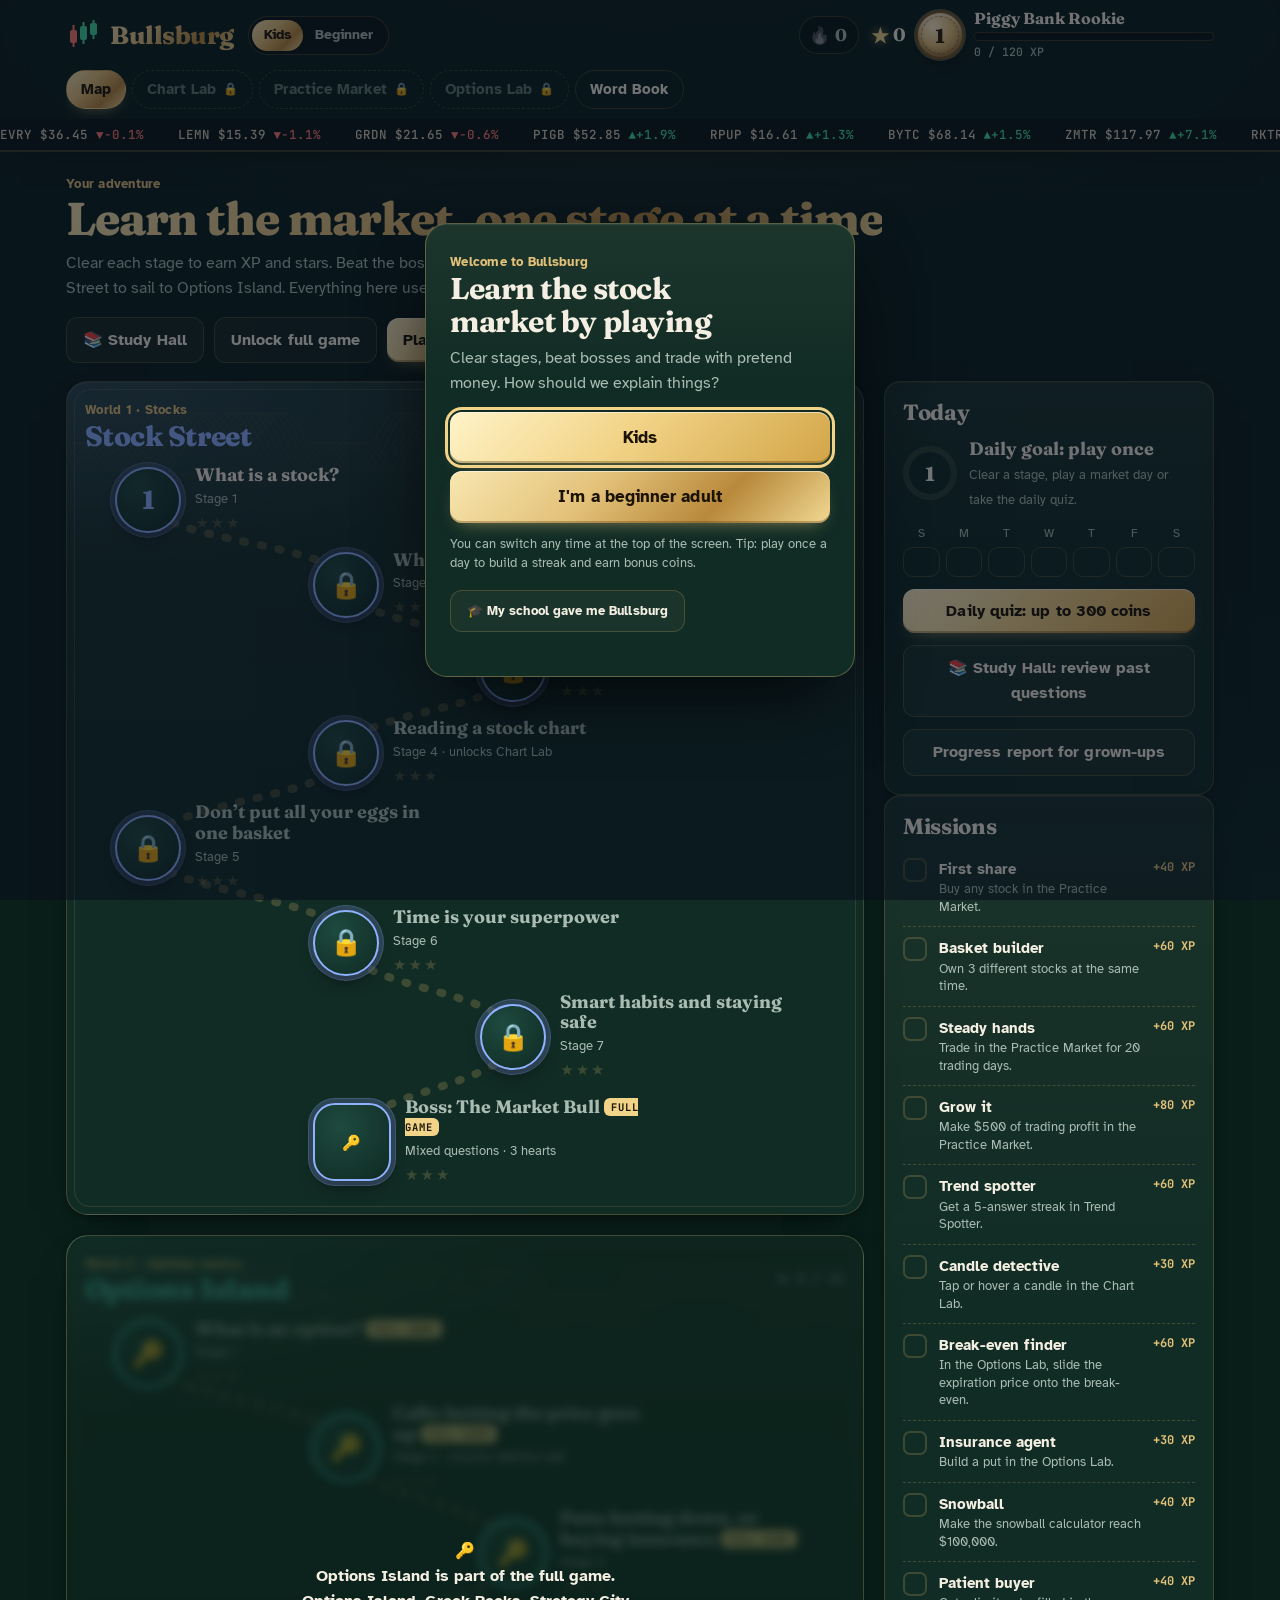
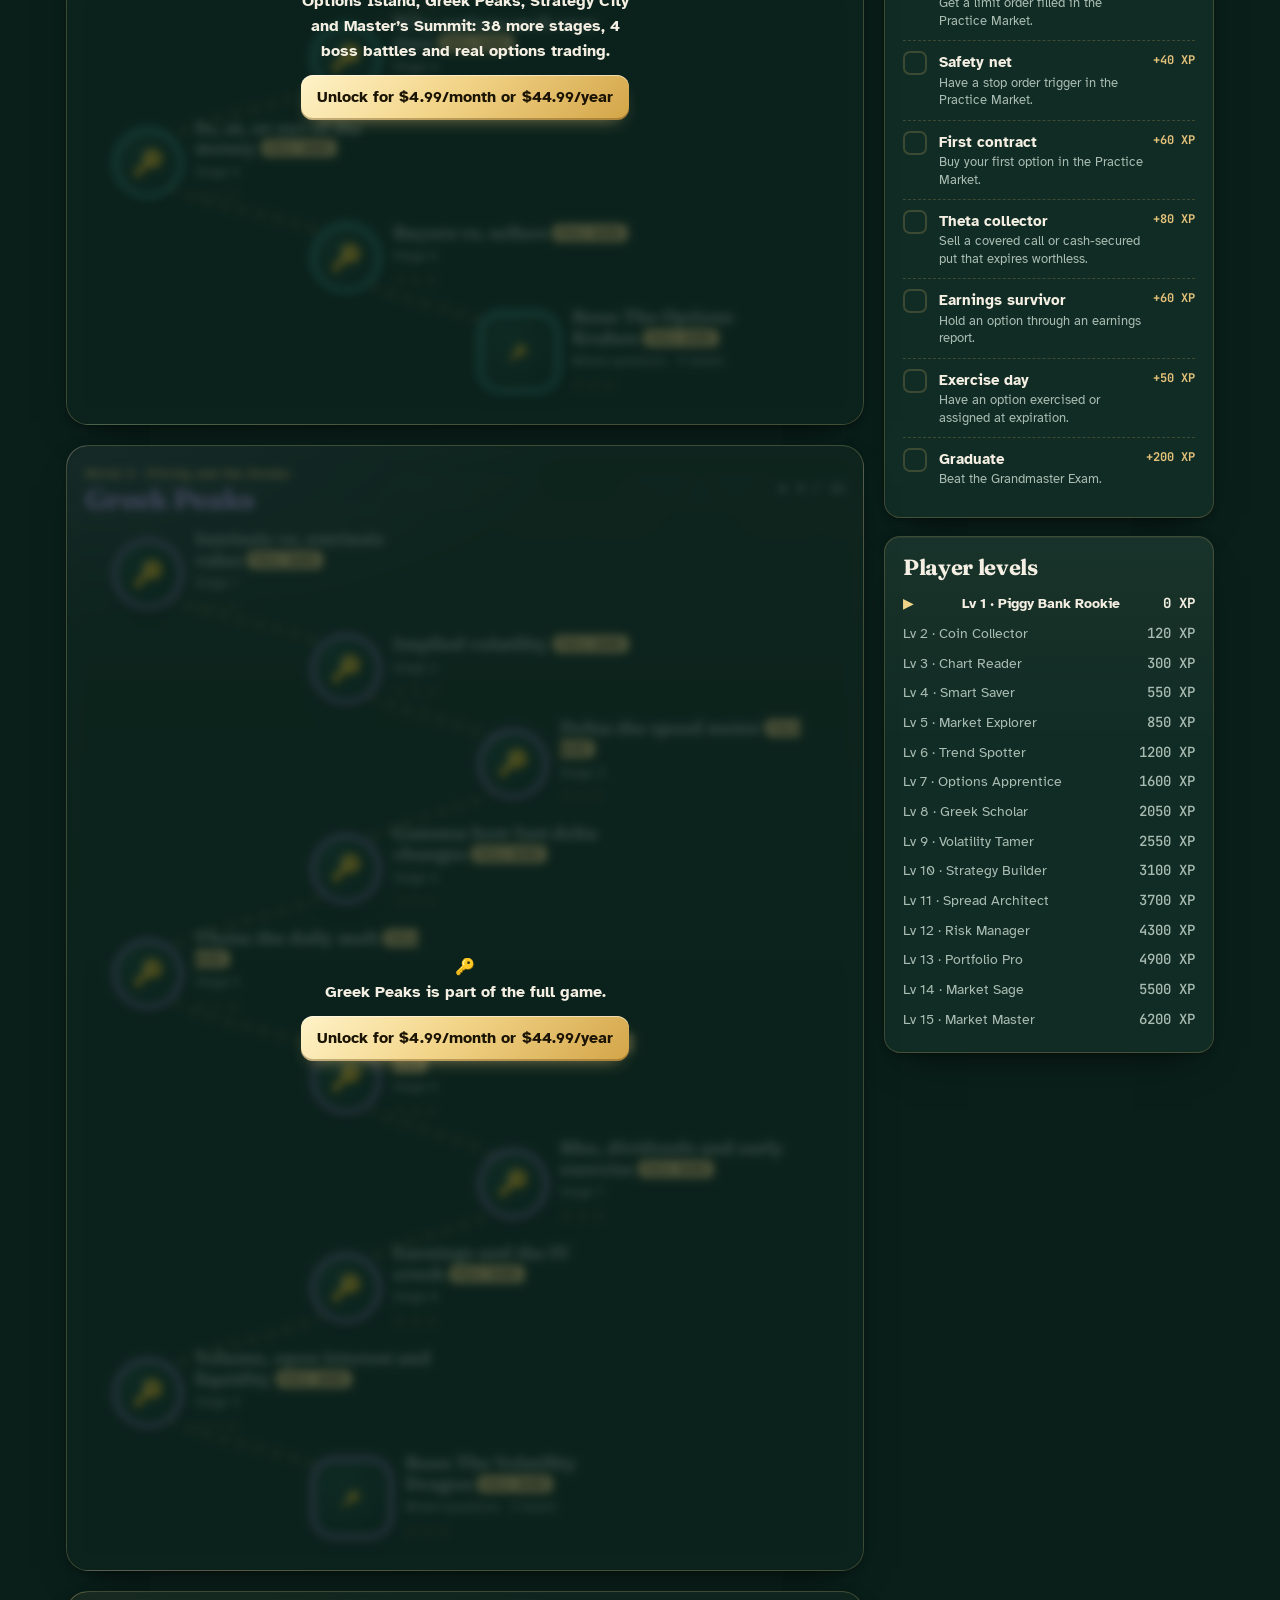
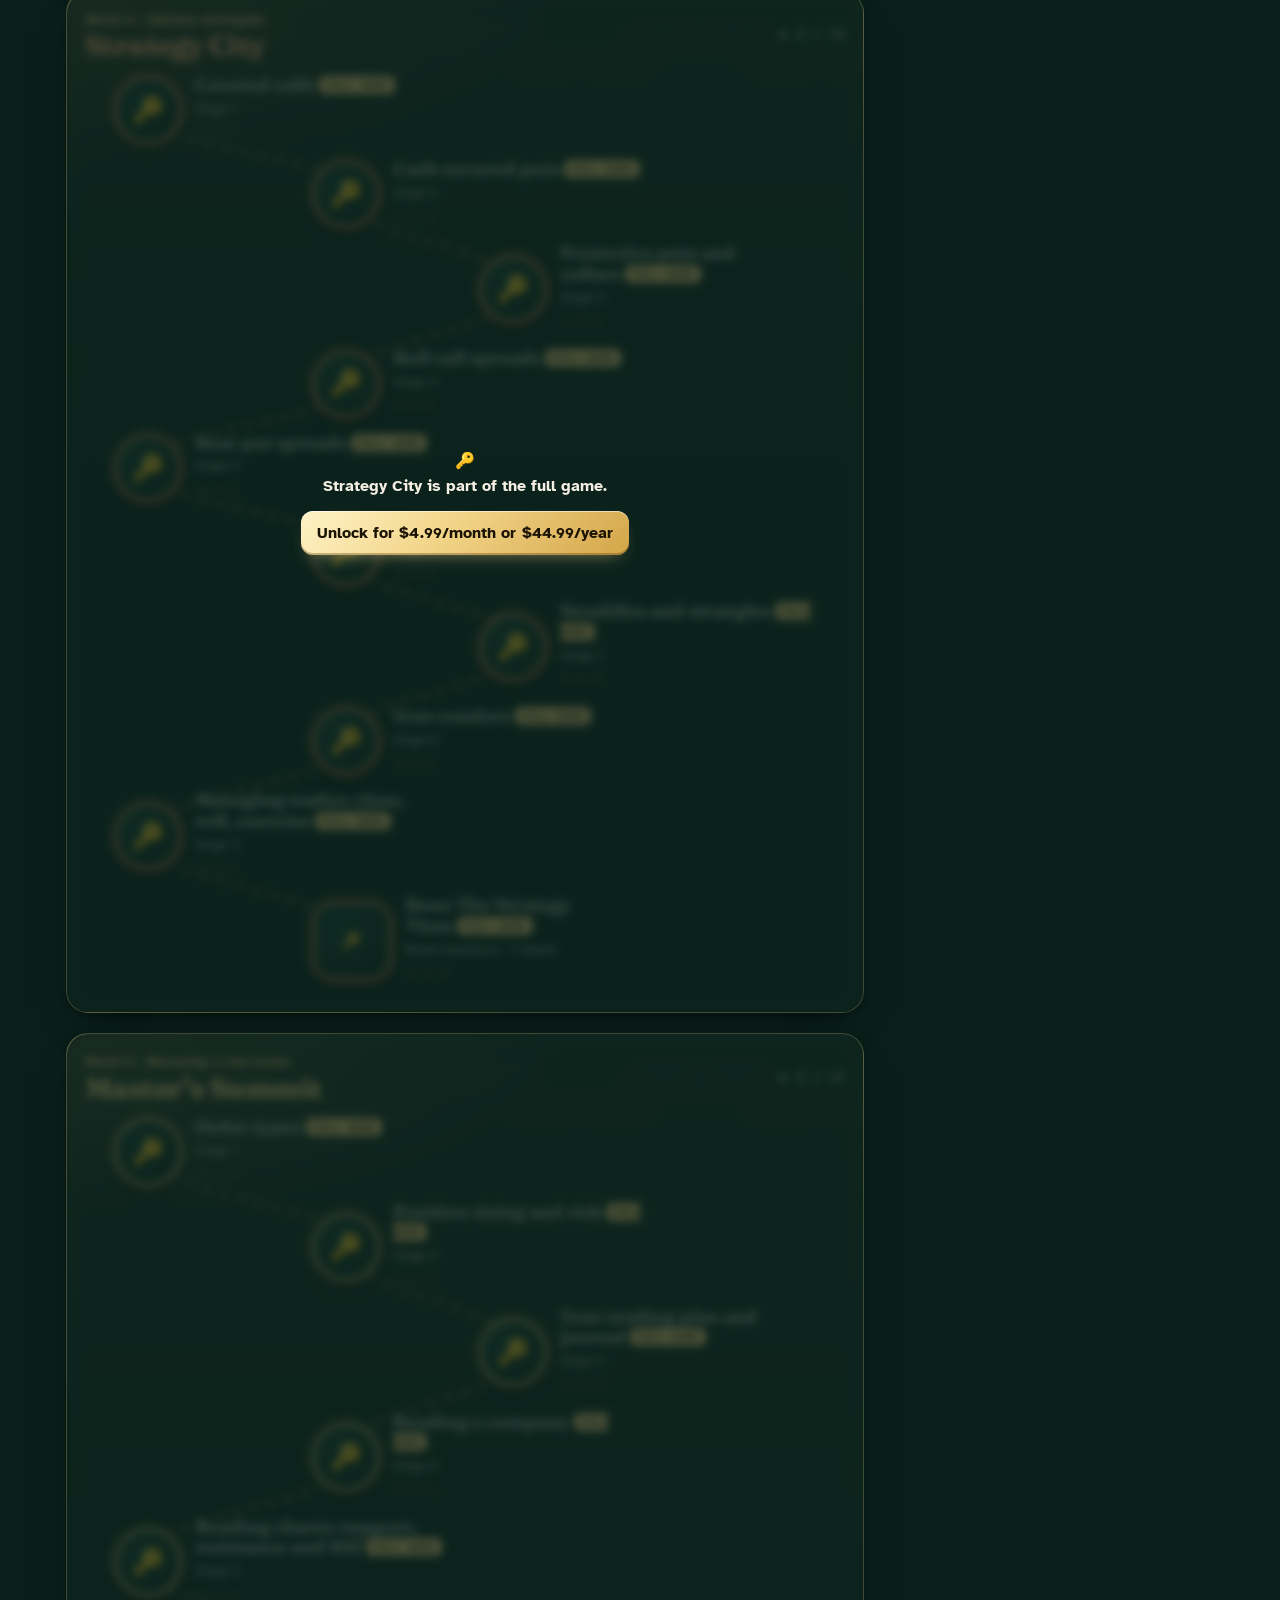
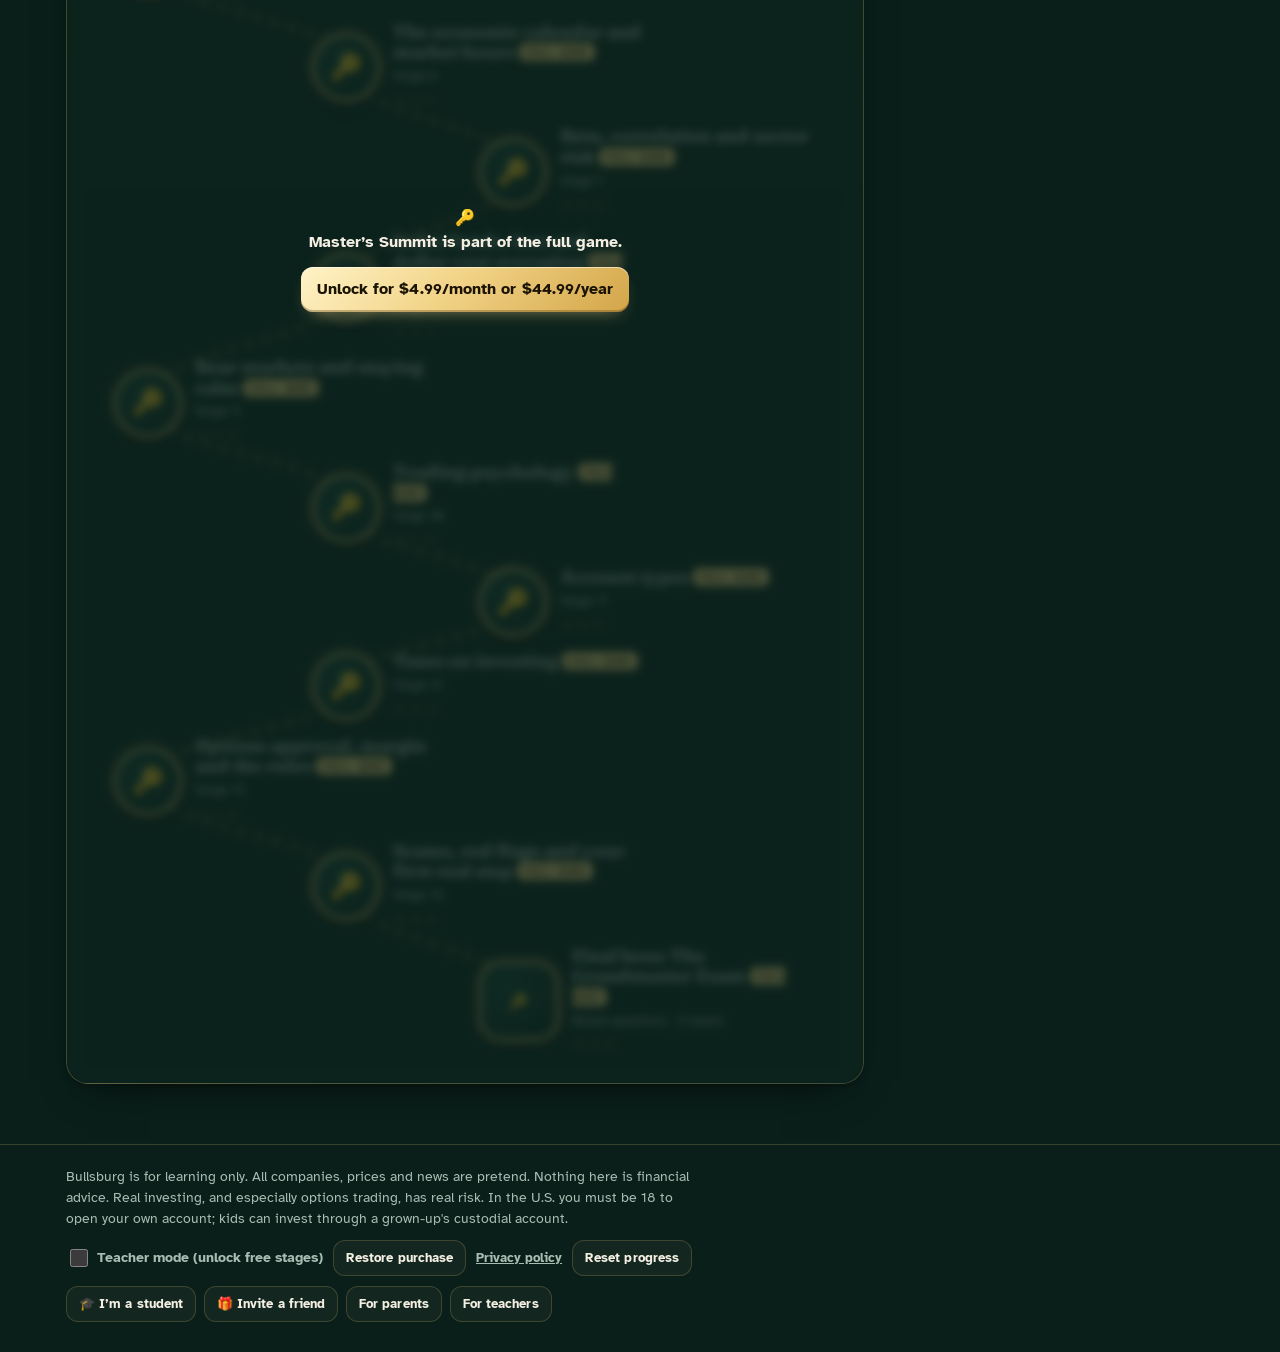
==== commit c417f6af: "Add files via upload" ====
--- a/website-update-1.4/index.html
+++ b/website-update-1.4/index.html
@@ -4,7 +4,7 @@
 <meta http-equiv="Content-Security-Policy" content="default-src 'self'; script-src 'self' 'unsafe-inline'; style-src 'self' 'unsafe-inline'; img-src 'self' data: blob:; font-src 'self'; connect-src 'self' https://nvjlgiohvctocgbpegvi.supabase.co; media-src 'self' blob:; object-src 'none'; base-uri 'none'; form-action 'none'">
 <meta name="referrer" content="no-referrer"><meta name="theme-color" content="#0A1F1A"><link rel="stylesheet" href="fonts.css"><link rel="manifest" href="manifest.json"><link rel="apple-touch-icon" href="icon-192.png">
 <style>:root{color-scheme:light;padding-top:env(safe-area-inset-top,0px);padding-bottom:env(safe-area-inset-bottom,0px)}body{margin:0;font:14px system-ui,sans-serif;-webkit-text-size-adjust:100%}img{max-width:100%}[hidden]{display:none!important}</style>
-<script>window.TT_BUILD='web';window.TT_STORE_LINKS={};window.TT_ADS={};window.TT_SB={"url": "https://nvjlgiohvctocgbpegvi.supabase.co", "key": "sb_publishable_uY-81hCWhNXbnreZKwT7Tg_USO1Wljj"};window.TT_SITE="";</script></head><body>
+<script>window.TT_BUILD='web';window.TT_STORE_LINKS={};window.TT_ADS={};window.TT_SB={"url": "https://nvjlgiohvctocgbpegvi.supabase.co", "key": "sb_publishable_uY-81hCWhNXbnreZKwT7Tg_USO1Wljj"};window.TT_SITE="https://steadypassivehub.github.io/bullsburg";</script></head><body>
 
 
 <style>
